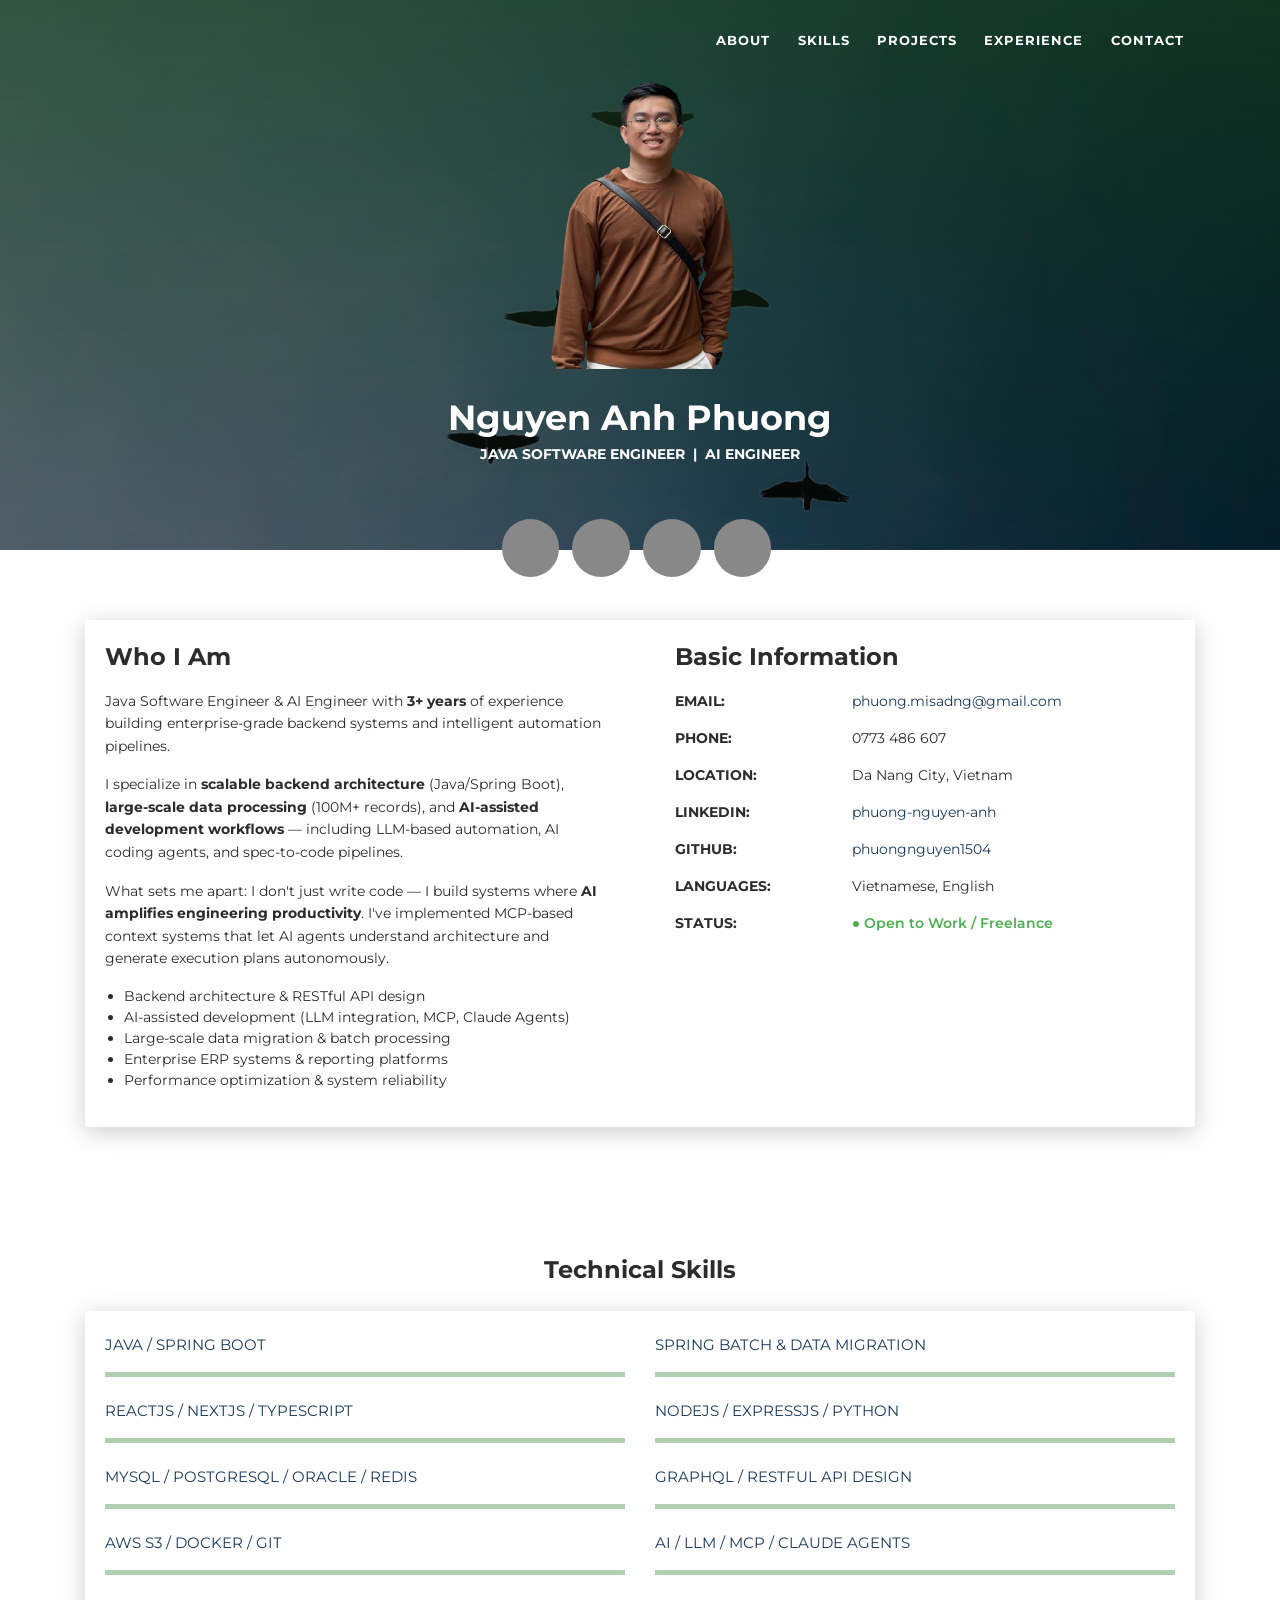
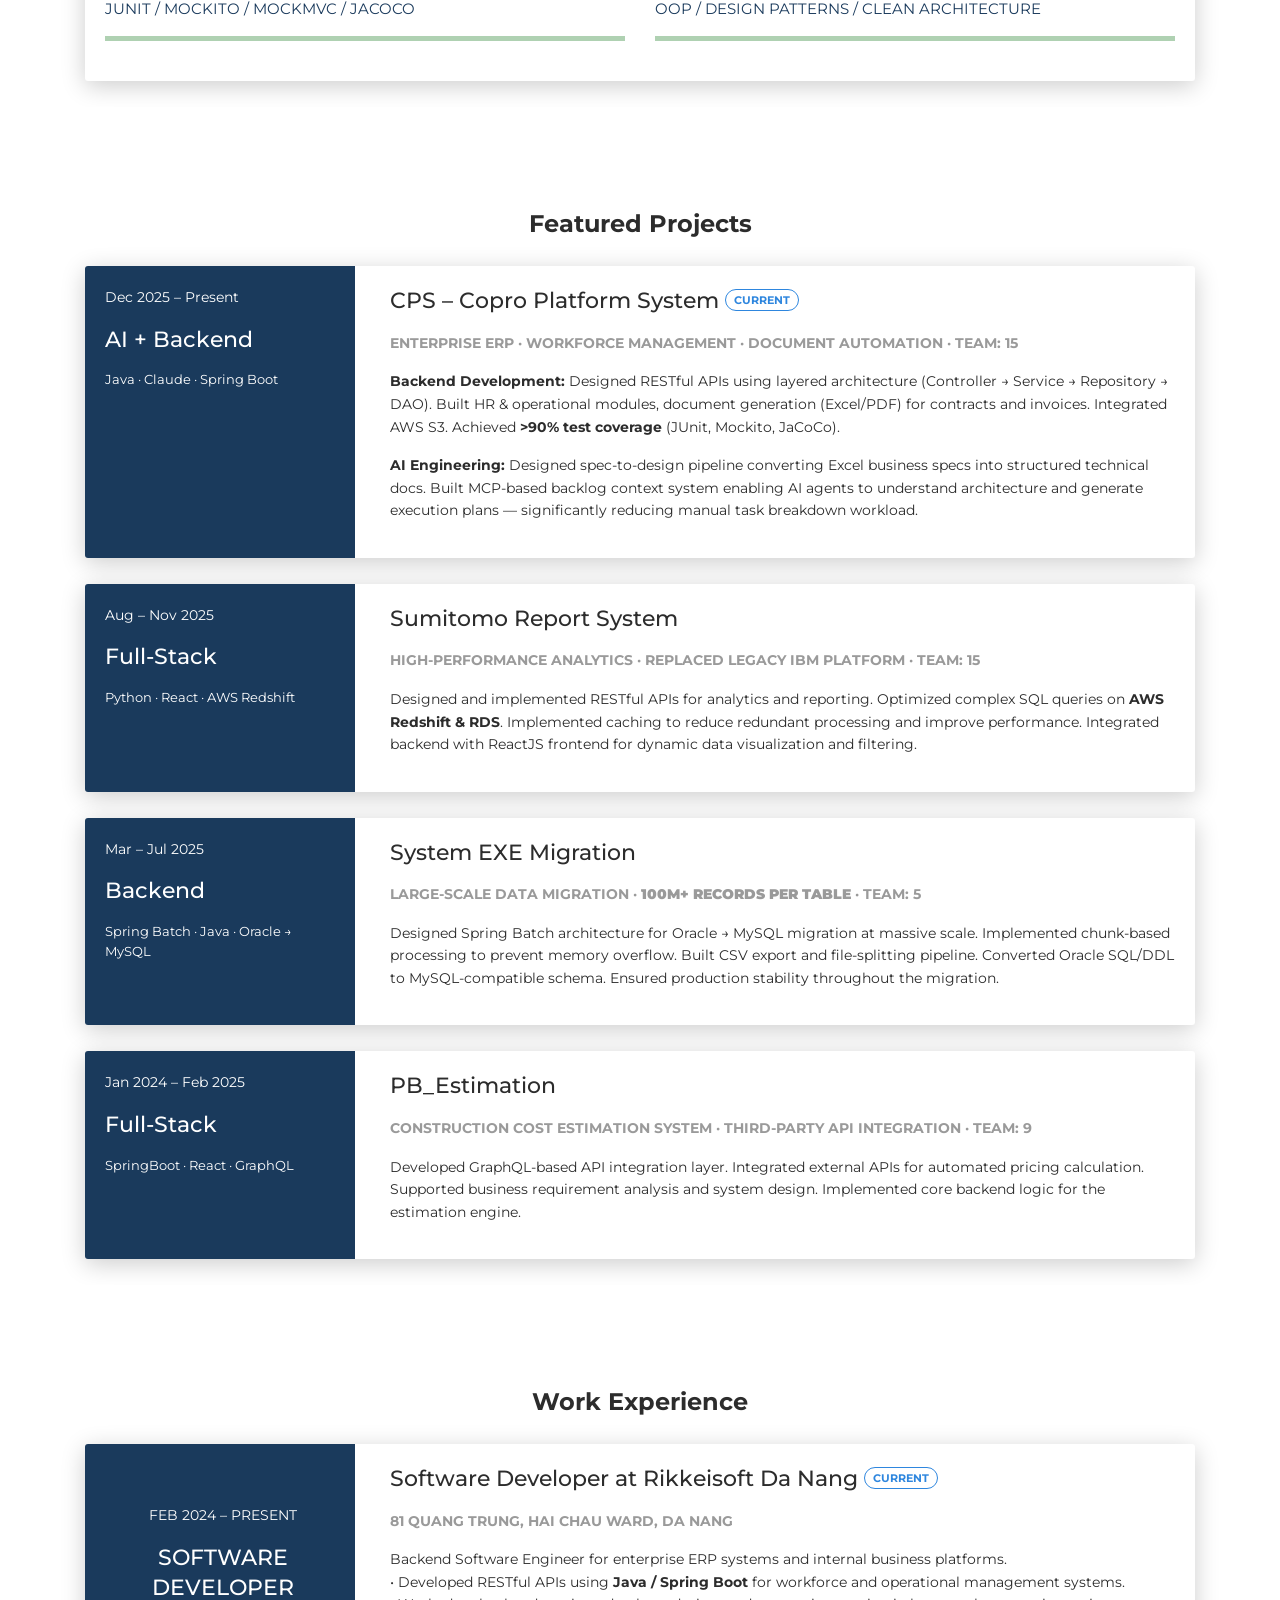
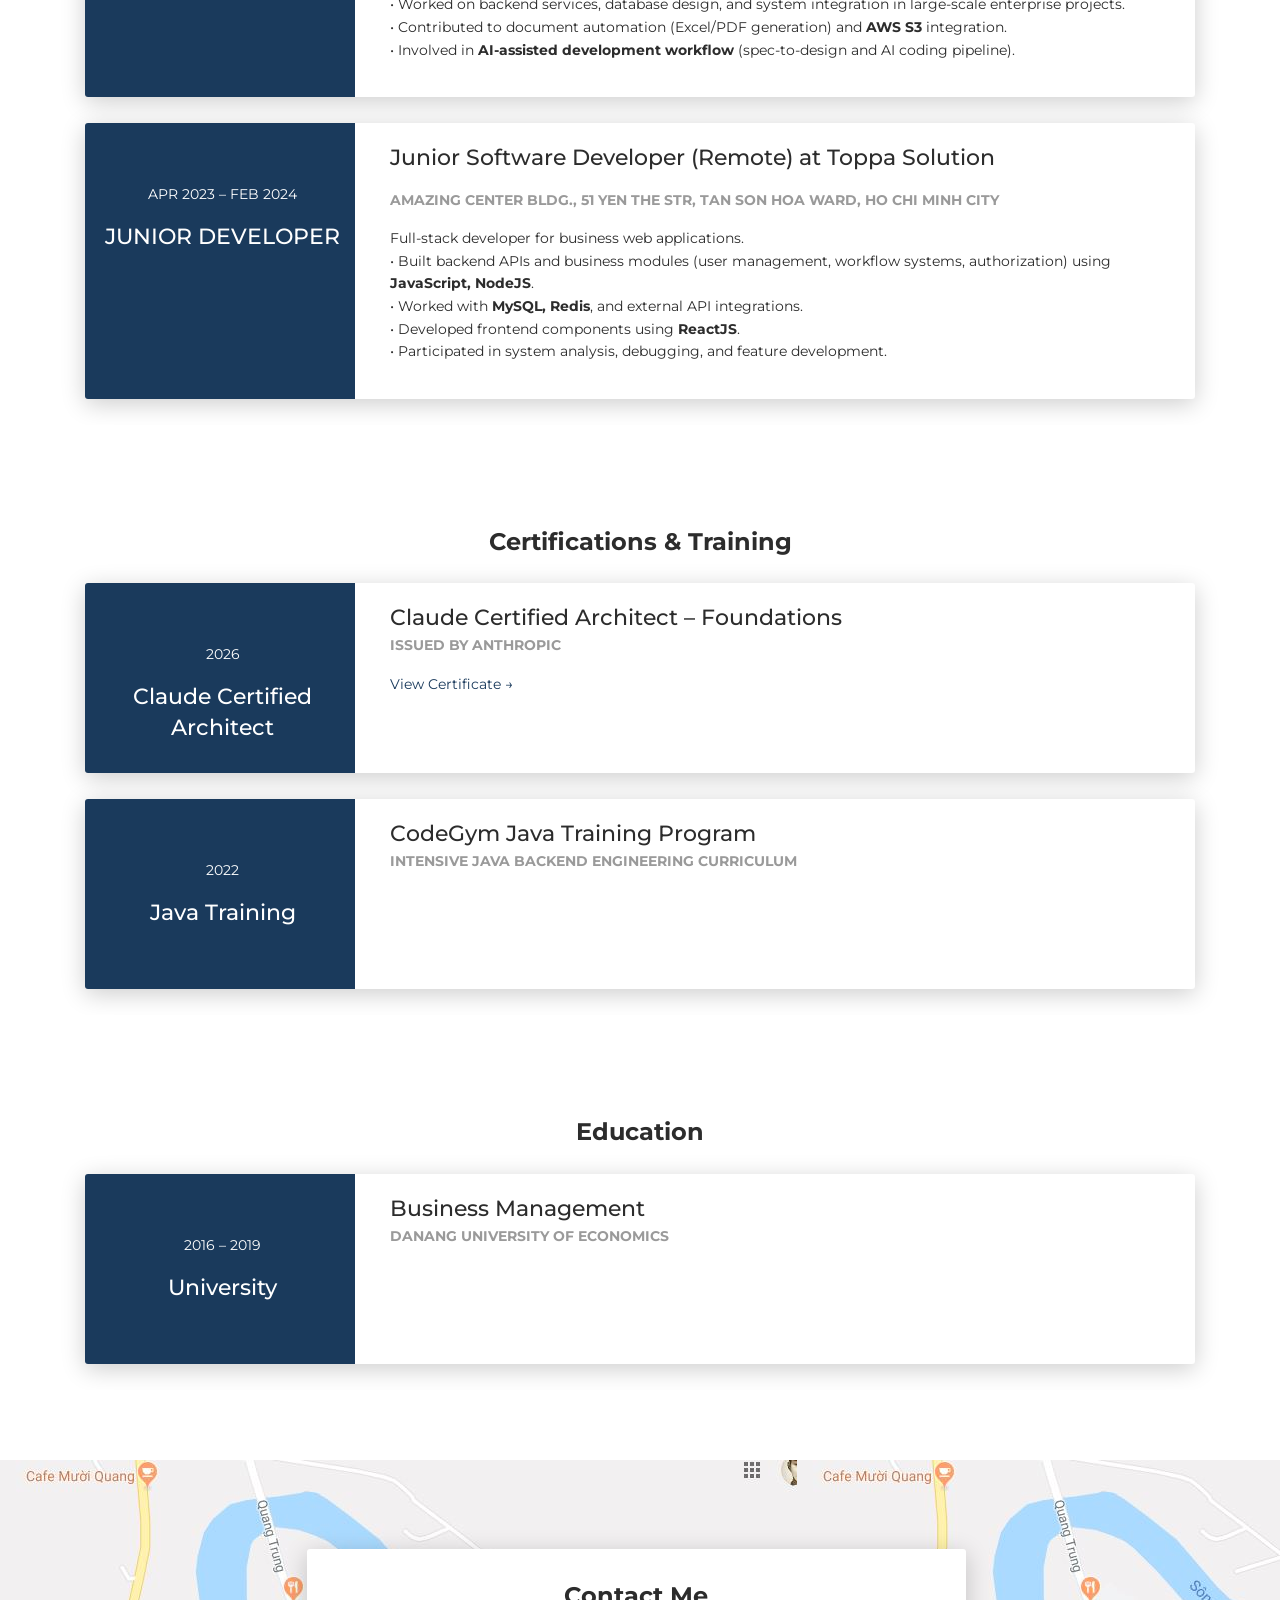
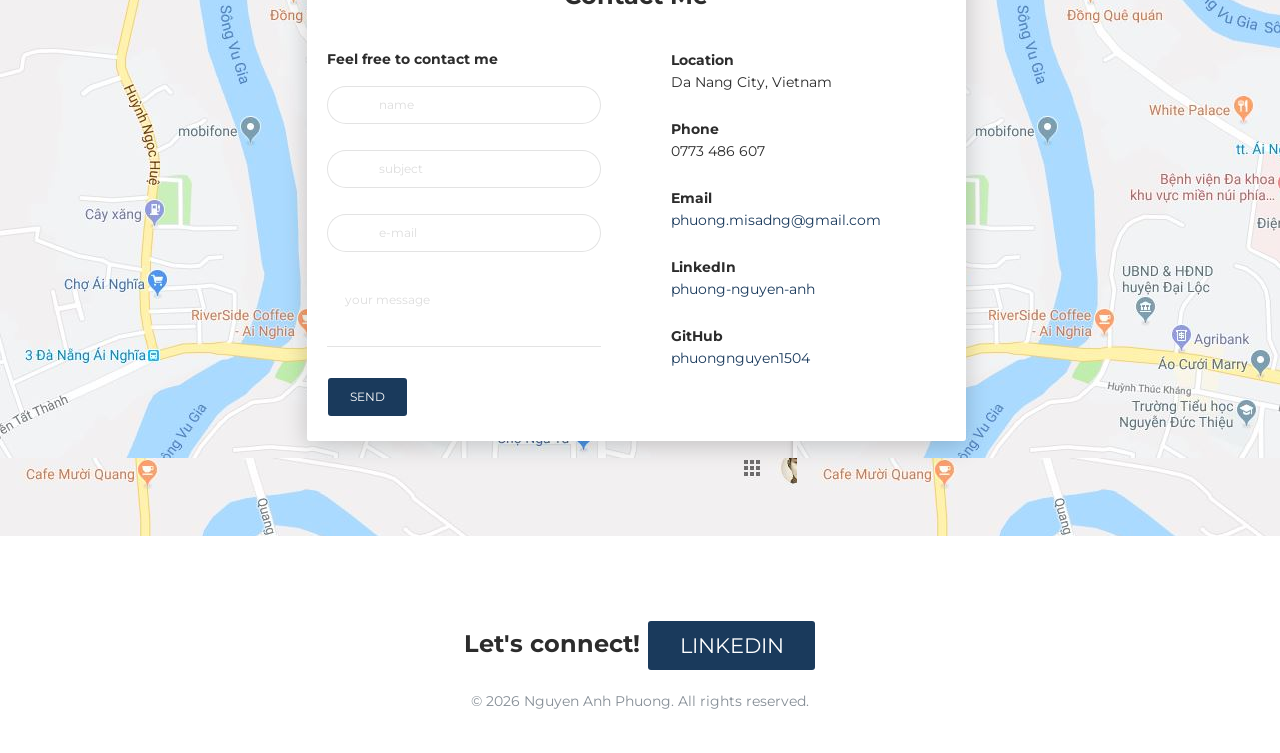
==== index.html @ 203c4d67 "first commit" ====
<!DOCTYPE html>
<html lang="en-US">

<head>
  <meta charset="UTF-8">
  <meta http-equiv="X-UA-Compatible" content="IE=edge">
  <meta name="viewport" content="width=device-width, initial-scale=1">
  <title>Nguyen Anh Phuong | Java & AI Engineer</title>
  <meta name="description"
    content="Java Software Engineer & AI Engineer with 3+ years of experience. Specialized in Spring Boot, scalable backend systems, LLM workflows, and AI-assisted development pipelines." />
  <link href="https://fonts.googleapis.com/css?family=Montserrat:400,700,200" rel="stylesheet">
  <link href="https://maxcdn.bootstrapcdn.com/font-awesome/latest/css/font-awesome.min.css" rel="stylesheet">
  <link href="css/aos.css" rel="stylesheet">
  <link href="css/bootstrap.min.css" rel="stylesheet">
  <link href="styles/main.css" rel="stylesheet">
  <LINK REL="SHORTCUT ICON" HREF="images/CV.jpg">
</head>

<body id="top">
  <header>
    <div class="profile-page sidebar-collapse">
      <nav class="navbar navbar-expand-lg fixed-top navbar-transparent bg-primary" color-on-scroll="400">
        <div class="container">
          <div class="navbar-translate"><a class="navbar-brand" href="#" rel="tooltip"></a>
            <button class="navbar-toggler navbar-toggler" type="button" data-toggle="collapse" data-target="#navigation"
              aria-controls="navigation" aria-expanded="false" aria-label="Toggle navigation"><span
                class="navbar-toggler-bar bar1"></span><span class="navbar-toggler-bar bar2"></span><span
                class="navbar-toggler-bar bar3"></span></button>
          </div>
          <div class="collapse navbar-collapse justify-content-end" id="navigation">
            <ul class="navbar-nav">
              <li class="nav-item"><a class="nav-link smooth-scroll" href="#about">About</a></li>
              <li class="nav-item"><a class="nav-link smooth-scroll" href="#skill">Skills</a></li>
              <li class="nav-item"><a class="nav-link smooth-scroll" href="#portfolio">Projects</a></li>
              <li class="nav-item"><a class="nav-link smooth-scroll" href="#experience">Experience</a></li>
              <li class="nav-item"><a class="nav-link smooth-scroll" href="#contact">Contact</a></li>
            </ul>
          </div>
        </div>
      </nav>
    </div>
  </header>
  <div class="page-content">
    <div>
      <div class="profile-page">
        <div class="wrapper">
          <div class="page-header page-header-small" filter-color="blue">
            <div class="page-header-image" data-parallax="true" style="background-image: url('images/BirdBaner.jpg');">
            </div>
            <div class="container">
              <div class="content-center">
                <div class="cc-profile-image"><a href="#"><img src="images/ProfileT1.png" alt="Image" /></a></div>
                <div class="h2 title">Nguyen Anh Phuong</div>
                <p class="category text-white">Java Software Engineer &nbsp;|&nbsp; AI Engineer</p>
                <!-- <a class="btn btn-primary smooth-scroll mr-2"
                  href="#contact" data-aos="zoom-in" data-aos-anchor="data-aos-anchor">CONTACT ME</a><a
                  class="btn btn-primary" href="https://www.linkedin.com/in/phuong-nguyen-514462214/"
                  data-aos="zoom-in" data-aos-anchor="data-aos-anchor" target="_blank" style="width: 167px">LINKEDIN
                  PROFILE</a> -->
              </div>
            </div>
            <div class="section">
              <div class="container">
                <div class="button-container">
                  <a class="btn btn-default btn-round btn-lg btn-icon"
                    href="https://www.linkedin.com/in/phuong-nguyen-anh-514462214" target="_blank" rel="tooltip"
                    title="LinkedIn Profile"><i class="fa fa-linkedin"></i></a>
                  <a class="btn btn-default btn-round btn-lg btn-icon"
                    href="https://github.com/phuongnguyen1504" target="_blank" rel="tooltip"
                    title="GitHub"><i class="fa fa-github"></i></a>
                  <a class="btn btn-default btn-round btn-lg btn-icon"
                    href="https://www.facebook.com/profile.php?id=100007765142802" target="_blank" rel="tooltip"
                    title="Facebook"><i class="fa fa-facebook"></i></a>
                  <a class="btn btn-default btn-round btn-lg btn-icon"
                    href="mailto:phuong.misadng@gmail.com" rel="tooltip"
                    title="Email Me"><i class="fa fa-envelope"></i></a>
                </div>
              </div>
            </div>
          </div>
        </div>
      </div>
      <div class="section" id="about">
        <div class="container">
          <div class="card" data-aos="fade-up" data-aos-offset="10">
            <div class="row">
              <div class="col-lg-6 col-md-12">
                <div class="card-body">
                  <div class="h4 mt-0 title">Who I Am</div>
                  <p>Java Software Engineer &amp; AI Engineer with <strong>3+ years</strong> of experience building enterprise-grade backend systems and intelligent automation pipelines.</p>
                  <p>I specialize in <strong>scalable backend architecture</strong> (Java/Spring Boot), <strong>large-scale data processing</strong> (100M+ records), and <strong>AI-assisted development workflows</strong> — including LLM-based automation, AI coding agents, and spec-to-code pipelines.</p>
                  <p>What sets me apart: I don't just write code — I build systems where <strong>AI amplifies engineering productivity</strong>. I've implemented MCP-based context systems that let AI agents understand architecture and generate execution plans autonomously.</p>
                  <ul style="padding-left:1.2rem; margin-top:0.5rem;">
                    <li>Backend architecture &amp; RESTful API design</li>
                    <li>AI-assisted development (LLM integration, MCP, Claude Agents)</li>
                    <li>Large-scale data migration &amp; batch processing</li>
                    <li>Enterprise ERP systems &amp; reporting platforms</li>
                    <li>Performance optimization &amp; system reliability</li>
                  </ul>
                </div>
              </div>
              <div class="col-lg-6 col-md-12">
                <div class="card-body">
                  <div class="h4 mt-0 title">Basic Information</div>
                  <div class="row mt-3">
                    <div class="col-sm-4"><strong class="text-uppercase">Email:</strong></div>
                    <div class="col-sm-8"><a href="mailto:phuong.misadng@gmail.com">phuong.misadng@gmail.com</a></div>
                  </div>
                  <div class="row mt-3">
                    <div class="col-sm-4"><strong class="text-uppercase">Phone:</strong></div>
                    <div class="col-sm-8">0773 486 607</div>
                  </div>
                  <div class="row mt-3">
                    <div class="col-sm-4"><strong class="text-uppercase">Location:</strong></div>
                    <div class="col-sm-8">Da Nang City, Vietnam</div>
                  </div>
                  <div class="row mt-3">
                    <div class="col-sm-4"><strong class="text-uppercase">LinkedIn:</strong></div>
                    <div class="col-sm-8"><a href="https://www.linkedin.com/in/phuong-nguyen-anh-514462214" target="_blank">phuong-nguyen-anh</a></div>
                  </div>
                  <div class="row mt-3">
                    <div class="col-sm-4"><strong class="text-uppercase">GitHub:</strong></div>
                    <div class="col-sm-8"><a href="https://github.com/phuongnguyen1504" target="_blank">phuongnguyen1504</a></div>
                  </div>
                  <div class="row mt-3">
                    <div class="col-sm-4"><strong class="text-uppercase">Languages:</strong></div>
                    <div class="col-sm-8">Vietnamese, English</div>
                  </div>
                  <div class="row mt-3">
                    <div class="col-sm-4"><strong class="text-uppercase">Status:</strong></div>
                    <div class="col-sm-8"><span style="color:#4caf50; font-weight:600;">&#x25CF; Open to Work / Freelance</span></div>
                  </div>
                </div>
              </div>
            </div>
          </div>
        </div>
      </div>
      <div class="section" id="skill">
        <div class="container">
          <div class="h4 text-center mb-4 title">Technical Skills</div>
          <div class="card" data-aos="fade-up" data-aos-anchor-placement="top-bottom">
            <div class="card-body">
              <div class="row">
                <div class="col-md-6">
                  <div class="progress-container progress-primary"><span class="progress-badge">Java / Spring Boot</span>
                    <div class="progress">
                      <div class="progress-bar progress-bar-primary" data-aos="progress-full" data-aos-offset="10"
                        data-aos-duration="2000" role="progressbar" style="width: 90%;"></div>
                    </div>
                  </div>
                </div>
                <div class="col-md-6">
                  <div class="progress-container progress-primary"><span class="progress-badge">Spring Batch &amp; Data Migration</span>
                    <div class="progress">
                      <div class="progress-bar progress-bar-primary" data-aos="progress-full" data-aos-offset="10"
                        data-aos-duration="2000" role="progressbar" style="width: 85%;"></div>
                    </div>
                  </div>
                </div>
              </div>
              <div class="row">
                <div class="col-md-6">
                  <div class="progress-container progress-primary"><span class="progress-badge">ReactJS / NextJS / TypeScript</span>
                    <div class="progress">
                      <div class="progress-bar progress-bar-primary" data-aos="progress-full" data-aos-offset="10"
                        data-aos-duration="2000" role="progressbar" style="width: 75%;"></div>
                    </div>
                  </div>
                </div>
                <div class="col-md-6">
                  <div class="progress-container progress-primary"><span class="progress-badge">NodeJS / ExpressJS / Python</span>
                    <div class="progress">
                      <div class="progress-bar progress-bar-primary" data-aos="progress-full" data-aos-offset="10"
                        data-aos-duration="2000" role="progressbar" style="width: 78%;"></div>
                    </div>
                  </div>
                </div>
              </div>
              <div class="row">
                <div class="col-md-6">
                  <div class="progress-container progress-primary"><span class="progress-badge">MySQL / PostgreSQL / Oracle / Redis</span>
                    <div class="progress">
                      <div class="progress-bar progress-bar-primary" data-aos="progress-full" data-aos-offset="10"
                        data-aos-duration="2000" role="progressbar" style="width: 88%;"></div>
                    </div>
                  </div>
                </div>
                <div class="col-md-6">
                  <div class="progress-container progress-primary"><span class="progress-badge">GraphQL / RESTful API Design</span>
                    <div class="progress">
                      <div class="progress-bar progress-bar-primary" data-aos="progress-full" data-aos-offset="10"
                        data-aos-duration="2000" role="progressbar" style="width: 88%;"></div>
                    </div>
                  </div>
                </div>
              </div>
              <div class="row">
                <div class="col-md-6">
                  <div class="progress-container progress-primary"><span class="progress-badge">AWS S3 / Docker / Git</span>
                    <div class="progress">
                      <div class="progress-bar progress-bar-primary" data-aos="progress-full" data-aos-offset="10"
                        data-aos-duration="2000" role="progressbar" style="width: 80%;"></div>
                    </div>
                  </div>
                </div>
                <div class="col-md-6">
                  <div class="progress-container progress-primary"><span class="progress-badge">AI / LLM / MCP / Claude Agents</span>
                    <div class="progress">
                      <div class="progress-bar progress-bar-primary" data-aos="progress-full" data-aos-offset="10"
                        data-aos-duration="2000" role="progressbar" style="width: 85%;"></div>
                    </div>
                  </div>
                </div>
              </div>
              <div class="row">
                <div class="col-md-6">
                  <div class="progress-container progress-primary"><span class="progress-badge">JUnit / Mockito / MockMvc / JaCoCo</span>
                    <div class="progress">
                      <div class="progress-bar progress-bar-primary" data-aos="progress-full" data-aos-offset="10"
                        data-aos-duration="2000" role="progressbar" style="width: 82%;"></div>
                    </div>
                  </div>
                </div>
                <div class="col-md-6">
                  <div class="progress-container progress-primary"><span class="progress-badge">OOP / Design Patterns / Clean Architecture</span>
                    <div class="progress">
                      <div class="progress-bar progress-bar-primary" data-aos="progress-full" data-aos-offset="10"
                        data-aos-duration="2000" role="progressbar" style="width: 90%;"></div>
                    </div>
                  </div>
                </div>
              </div>
            </div>
          </div>
        </div>
      </div>
      <div class="section" id="portfolio">
        <div class="container">
          <div class="h4 text-center mb-4 title">Featured Projects</div>

          <div class="card" data-aos="fade-up" data-aos-offset="10" style="margin-bottom:20px;">
            <div class="row">
              <div class="col-md-3 bg-primary" data-aos="fade-right" data-aos-offset="50" data-aos-duration="500">
                <div class="card-body cc-experience-header">
                  <p>Dec 2025 – Present</p>
                  <div class="h5">AI + Backend</div>
                  <p style="font-size:0.8rem; margin-top:8px;">Java · Claude · Spring Boot</p>
                </div>
              </div>
              <div class="col-md-9" data-aos="fade-left" data-aos-offset="50" data-aos-duration="500">
                <div class="card-body">
                  <div class="h5">CPS – Copro Platform System <span class="badge badge-success" style="font-size:0.7rem; vertical-align:middle;">Current</span></div>
                  <p class="category">Enterprise ERP · Workforce Management · Document Automation · Team: 15</p>
                  <p><strong>Backend Development:</strong> Designed RESTful APIs using layered architecture (Controller → Service → Repository → DAO). Built HR &amp; operational modules, document generation (Excel/PDF) for contracts and invoices. Integrated AWS S3. Achieved <strong>&gt;90% test coverage</strong> (JUnit, Mockito, JaCoCo).</p>
                  <p><strong>AI Engineering:</strong> Designed spec-to-design pipeline converting Excel business specs into structured technical docs. Built MCP-based backlog context system enabling AI agents to understand architecture and generate execution plans — significantly reducing manual task breakdown workload.</p>
                </div>
              </div>
            </div>
          </div>

          <div class="card" data-aos="fade-up" data-aos-offset="10" style="margin-bottom:20px;">
            <div class="row">
              <div class="col-md-3 bg-primary" data-aos="fade-right" data-aos-offset="50" data-aos-duration="500">
                <div class="card-body cc-experience-header">
                  <p>Aug – Nov 2025</p>
                  <div class="h5">Full-Stack</div>
                  <p style="font-size:0.8rem; margin-top:8px;">Python · React · AWS Redshift</p>
                </div>
              </div>
              <div class="col-md-9" data-aos="fade-left" data-aos-offset="50" data-aos-duration="500">
                <div class="card-body">
                  <div class="h5">Sumitomo Report System</div>
                  <p class="category">High-Performance Analytics · Replaced Legacy IBM Platform · Team: 15</p>
                  <p>Designed and implemented RESTful APIs for analytics and reporting. Optimized complex SQL queries on <strong>AWS Redshift &amp; RDS</strong>. Implemented caching to reduce redundant processing and improve performance. Integrated backend with ReactJS frontend for dynamic data visualization and filtering.</p>
                </div>
              </div>
            </div>
          </div>

          <div class="card" data-aos="fade-up" data-aos-offset="10" style="margin-bottom:20px;">
            <div class="row">
              <div class="col-md-3 bg-primary" data-aos="fade-right" data-aos-offset="50" data-aos-duration="500">
                <div class="card-body cc-experience-header">
                  <p>Mar – Jul 2025</p>
                  <div class="h5">Backend</div>
                  <p style="font-size:0.8rem; margin-top:8px;">Spring Batch · Java · Oracle → MySQL</p>
                </div>
              </div>
              <div class="col-md-9" data-aos="fade-left" data-aos-offset="50" data-aos-duration="500">
                <div class="card-body">
                  <div class="h5">System EXE Migration</div>
                  <p class="category">Large-Scale Data Migration · <strong>100M+ records per table</strong> · Team: 5</p>
                  <p>Designed Spring Batch architecture for Oracle → MySQL migration at massive scale. Implemented chunk-based processing to prevent memory overflow. Built CSV export and file-splitting pipeline. Converted Oracle SQL/DDL to MySQL-compatible schema. Ensured production stability throughout the migration.</p>
                </div>
              </div>
            </div>
          </div>

          <div class="card" data-aos="fade-up" data-aos-offset="10">
            <div class="row">
              <div class="col-md-3 bg-primary" data-aos="fade-right" data-aos-offset="50" data-aos-duration="500">
                <div class="card-body cc-experience-header">
                  <p>Jan 2024 – Feb 2025</p>
                  <div class="h5">Full-Stack</div>
                  <p style="font-size:0.8rem; margin-top:8px;">SpringBoot · React · GraphQL</p>
                </div>
              </div>
              <div class="col-md-9" data-aos="fade-left" data-aos-offset="50" data-aos-duration="500">
                <div class="card-body">
                  <div class="h5">PB_Estimation</div>
                  <p class="category">Construction Cost Estimation System · Third-Party API Integration · Team: 9</p>
                  <p>Developed GraphQL-based API integration layer. Integrated external APIs for automated pricing calculation. Supported business requirement analysis and system design. Implemented core backend logic for the estimation engine.</p>
                </div>
              </div>
            </div>
          </div>

        </div>
      </div>
      <div class="section" id="experience">
        <div class="container cc-experience">
          <div class="h4 text-center mb-4 title">Work Experience</div>
          <div class="card">
            <div class="row">
              <div class="col-md-3 bg-primary" data-aos="fade-right" data-aos-offset="50" data-aos-duration="500">
                <div class="card-body cc-experience-header">
                  <p>Feb 2024 – Present</p>
                  <div class="h5">Software Developer</div>
                </div>
              </div>
              <div class="col-md-9" data-aos="fade-left" data-aos-offset="50" data-aos-duration="500">
                <div class="card-body">
                  <div class="h5">Software Developer at Rikkeisoft Da Nang <span class="badge badge-success" style="font-size:0.7rem; vertical-align:middle;">Current</span></div>
                  <p class="category">81 Quang Trung, Hai Chau Ward, Da Nang</p>
                  <p>
                    Backend Software Engineer for enterprise ERP systems and internal business platforms.<br>
                    • Developed RESTful APIs using <strong>Java / Spring Boot</strong> for workforce and operational management systems.<br>
                    • Worked on backend services, database design, and system integration in large-scale enterprise projects.<br>
                    • Contributed to document automation (Excel/PDF generation) and <strong>AWS S3</strong> integration.<br>
                    • Involved in <strong>AI-assisted development workflow</strong> (spec-to-design and AI coding pipeline).
                  </p>
                </div>
              </div>
            </div>
          </div>
          <div class="card">
            <div class="row">
              <div class="col-md-3 bg-primary" data-aos="fade-right" data-aos-offset="50" data-aos-duration="500">
                <div class="card-body cc-experience-header">
                  <p>Apr 2023 – Feb 2024</p>
                  <div class="h5">Junior Developer</div>
                </div>
              </div>
              <div class="col-md-9" data-aos="fade-left" data-aos-offset="50" data-aos-duration="500">
                <div class="card-body">
                  <div class="h5">Junior Software Developer (Remote) at Toppa Solution</div>
                  <p class="category">Amazing Center Bldg., 51 Yen The Str, Tan Son Hoa Ward, Ho Chi Minh City</p>
                  <p>
                    Full-stack developer for business web applications.<br>
                    • Built backend APIs and business modules (user management, workflow systems, authorization) using <strong>JavaScript, NodeJS</strong>.<br>
                    • Worked with <strong>MySQL, Redis</strong>, and external API integrations.<br>
                    • Developed frontend components using <strong>ReactJS</strong>.<br>
                    • Participated in system analysis, debugging, and feature development.
                  </p>
                </div>
              </div>
            </div>
          </div>
        </div>
      </div>
      <div class="section">
        <div class="container cc-education">
          <div class="h4 text-center mb-4 title">Certifications &amp; Training</div>
          <div class="card">
            <div class="row">
              <div class="col-md-3 bg-primary" data-aos="fade-right" data-aos-offset="50" data-aos-duration="500">
                <div class="card-body cc-education-header">
                  <p>2026</p>
                  <div class="h5">Claude Certified Architect</div>
                </div>
              </div>
              <div class="col-md-9" data-aos="fade-left" data-aos-offset="50" data-aos-duration="500">
                <div class="card-body">
                  <div class="h5">Claude Certified Architect – Foundations</div>
                  <p class="category">Issued by Anthropic</p>
                  <p><a href="https://verify.skilljar.com/c/qa4cjjtgj66m" target="_blank">View Certificate &rarr;</a></p>
                </div>
              </div>
            </div>
          </div>
          <div class="card">
            <div class="row">
              <div class="col-md-3 bg-primary" data-aos="fade-right" data-aos-offset="50" data-aos-duration="500">
                <div class="card-body cc-education-header">
                  <p>2022</p>
                  <div class="h5">Java Training</div>
                </div>
              </div>
              <div class="col-md-9" data-aos="fade-left" data-aos-offset="50" data-aos-duration="500">
                <div class="card-body">
                  <div class="h5">CodeGym Java Training Program</div>
                  <p class="category">Intensive Java backend engineering curriculum</p>
                </div>
              </div>
            </div>
          </div>
        </div>
      </div>
      <div class="section">
        <div class="container cc-education">
          <div class="h4 text-center mb-4 title">Education</div>
          <div class="card">
            <div class="row">
              <div class="col-md-3 bg-primary" data-aos="fade-right" data-aos-offset="50" data-aos-duration="500">
                <div class="card-body cc-education-header">
                  <p>2016 – 2019</p>
                  <div class="h5">University</div>
                </div>
              </div>
              <div class="col-md-9" data-aos="fade-left" data-aos-offset="50" data-aos-duration="500">
                <div class="card-body">
                  <div class="h5">Business Management</div>
                  <p class="category">Danang University of Economics</p>
                </div>
              </div>
            </div>
          </div>
        </div>
      </div>
      <div class="section" id="contact">
        <div class="cc-contact-information" style="background-image: url('images/staticmap.png');">
          <div class="container">
            <div class="cc-contact">
              <div class="row">
                <div class="col-md-9">
                  <div class="card mb-0" data-aos="zoom-in">
                    <div class="h4 text-center title">Contact Me</div>
                    <div class="row">
                      <div class="col-md-6">
                        <div class="card-body">
                          <form action="https://formspree.io/phuong.misadng@gmail.com" method="POST">
                            <div class="p pb-3"><strong>Feel free to contact me </strong></div>
                            <div class="row mb-3">
                              <div class="col">
                                <div class="input-group"><span class="input-group-addon"><i
                                      class="fa fa-user-circle"></i></span>
                                  <input class="form-control" type="text" name="name" placeholder="name"
                                    required="required" />
                                </div>
                              </div>
                            </div>
                            <div class="row mb-3">
                              <div class="col">
                                <div class="input-group"><span class="input-group-addon"><i
                                      class="fa fa-file-text"></i></span>
                                  <input class="form-control" type="text" name="Subject" placeholder="subject"
                                    required="required" />
                                </div>
                              </div>
                            </div>
                            <div class="row mb-3">
                              <div class="col">
                                <div class="input-group"><span class="input-group-addon"><i
                                      class="fa fa-envelope"></i></span>
                                  <input class="form-control" type="email" name="_replyto" placeholder="e-mail"
                                    required="required" />
                                </div>
                              </div>
                            </div>
                            <div class="row mb-3">
                              <div class="col">
                                <div class="form-group">
                                  <textarea class="form-control" name="message" placeholder="your message"
                                    required="required"></textarea>
                                </div>
                              </div>
                            </div>
                            <div class="row">
                              <div class="col">
                                <button class="btn btn-primary" type="submit">SEND</button>
                              </div>
                            </div>
                          </form>
                        </div>
                      </div>
                      <div class="col-md-6">
                        <div class="card-body">
                          <p class="mb-0"><strong>Location</strong></p>
                          <p class="pb-2">Da Nang City, Vietnam</p>
                          <p class="mb-0"><strong>Phone</strong></p>
                          <p class="pb-2">0773 486 607</p>
                          <p class="mb-0"><strong>Email</strong></p>
                          <p class="pb-2"><a href="mailto:phuong.misadng@gmail.com">phuong.misadng@gmail.com</a></p>
                          <p class="mb-0"><strong>LinkedIn</strong></p>
                          <p class="pb-2"><a href="https://www.linkedin.com/in/phuong-nguyen-anh-514462214" target="_blank">phuong-nguyen-anh</a></p>
                          <p class="mb-0"><strong>GitHub</strong></p>
                          <p><a href="https://github.com/phuongnguyen1504" target="_blank">phuongnguyen1504</a></p>
                        </div>
                      </div>
                    </div>
                  </div>
                </div>
              </div>
            </div>
          </div>
        </div>
      </div>
    </div>
  </div>
  <footer class="footer">
    <div class="container text-center">
      <a class="cc-facebook btn btn-link" href="https://www.linkedin.com/in/phuong-nguyen-anh-514462214" target="_blank"><i class="fa fa-linkedin fa-2x" aria-hidden="true"></i></a>
      <a class="cc-twitter btn btn-link" href="https://github.com/phuongnguyen1504" target="_blank"><i class="fa fa-github fa-2x" aria-hidden="true"></i></a>
      <a class="cc-facebook btn btn-link" href="https://www.facebook.com/profile.php?id=100007765142802" target="_blank"><i class="fa fa-facebook fa-2x" aria-hidden="true"></i></a>
    </div>
    <div class="h4 title text-center">Let's connect! <a class="btn btn-primary"
        href="https://www.linkedin.com/in/phuong-nguyen-anh-514462214" data-aos="zoom-in" data-aos-anchor="data-aos-anchor"
        target="_blank" style="width: 167px">LINKEDIN</a></div>
    <div class="text-center text-muted">
      <p>&copy; 2026 Nguyen Anh Phuong. All rights reserved.</p>
      <!-- <div id="my-div">
          <a id="cd-top" class="nav-link smooth-scroll" href="#top"></a>
        </div> -->
    </div>
  </footer>
  <script src="js/core/jquery.3.2.1.min.js"></script>
  <script src="js/core/popper.min.js"></script>
  <script src="js/core/bootstrap.min.js"></script>
  <script src="js/now-ui-kit.js?v=1.1.0"></script>
  <script src="js/aos.js"></script>
  <script src="scripts/main.js"></script>
</body>

</html>

<script
  type="text/javascript">var scrolltotop = { setting: { startline: 100, scrollto: 0, scrollduration: 1e3, fadeduration: [500, 100] }, controlHTML: '<img src="https://i1155.photobucket.com/albums/p559/scrolltotop/arrow13.png" />', controlattrs: { offsetx: 5, offsety: 5 }, anchorkeyword: "#top", state: { isvisible: !1, shouldvisible: !1 }, scrollup: function () { this.cssfixedsupport || this.$control.css({ opacity: 0 }); var t = isNaN(this.setting.scrollto) ? this.setting.scrollto : parseInt(this.setting.scrollto); t = "string" == typeof t && 1 == jQuery("#" + t).length ? jQuery("#" + t).offset().top : 0, this.$body.animate({ scrollTop: t }, this.setting.scrollduration) }, keepfixed: function () { var t = jQuery(window), o = t.scrollLeft() + t.width() - this.$control.width() - this.controlattrs.offsetx, s = t.scrollTop() + t.height() - this.$control.height() - this.controlattrs.offsety; this.$control.css({ left: o + "px", top: s + "px" }) }, togglecontrol: function () { var t = jQuery(window).scrollTop(); this.cssfixedsupport || this.keepfixed(), this.state.shouldvisible = t >= this.setting.startline ? !0 : !1, this.state.shouldvisible && !this.state.isvisible ? (this.$control.stop().animate({ opacity: 1 }, this.setting.fadeduration[0]), this.state.isvisible = !0) : 0 == this.state.shouldvisible && this.state.isvisible && (this.$control.stop().animate({ opacity: 0 }, this.setting.fadeduration[1]), this.state.isvisible = !1) }, init: function () { jQuery(document).ready(function (t) { var o = scrolltotop, s = document.all; o.cssfixedsupport = !s || s && "CSS1Compat" == document.compatMode && window.XMLHttpRequest, o.$body = t(window.opera ? "CSS1Compat" == document.compatMode ? "html" : "body" : "html,body"), o.$control = t('<div id="topcontrol">' + o.controlHTML + "</div>").css({ position: o.cssfixedsupport ? "fixed" : "absolute", bottom: o.controlattrs.offsety, right: o.controlattrs.offsetx, opacity: 0, cursor: "pointer" }).attr({ title: "Scroll to Top" }).click(function () { return o.scrollup(), !1 }).appendTo("body"), document.all && !window.XMLHttpRequest && "" != o.$control.text() && o.$control.css({ width: o.$control.width() }), o.togglecontrol(), t('a[href="' + o.anchorkeyword + '"]').click(function () { return o.scrollup(), !1 }), t(window).bind("scroll resize", function (t) { o.togglecontrol() }) }) } }; scrolltotop.init();</script>
<noscript>Not seeing a <a href="https://www.scrolltotop.com/">Scroll to Top Button</a>? Go to our FAQ page for more
  info.</noscript>
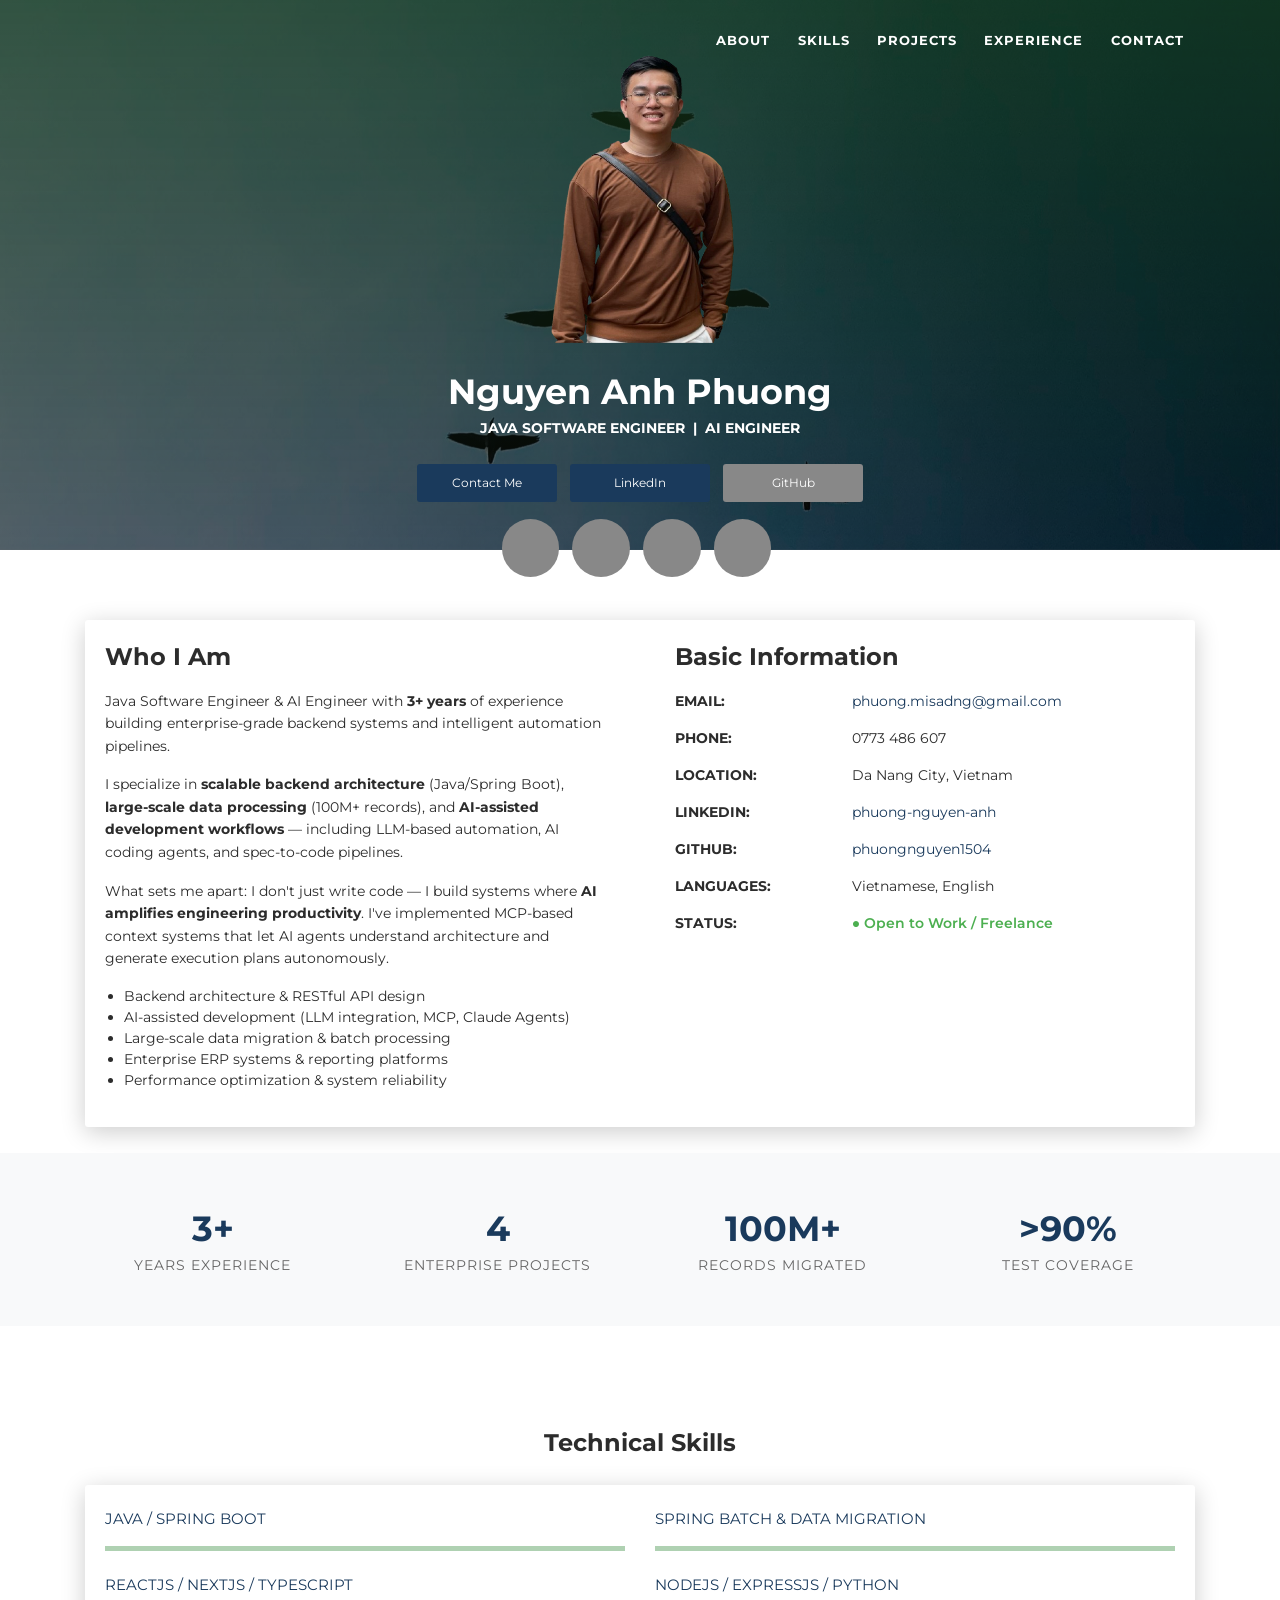
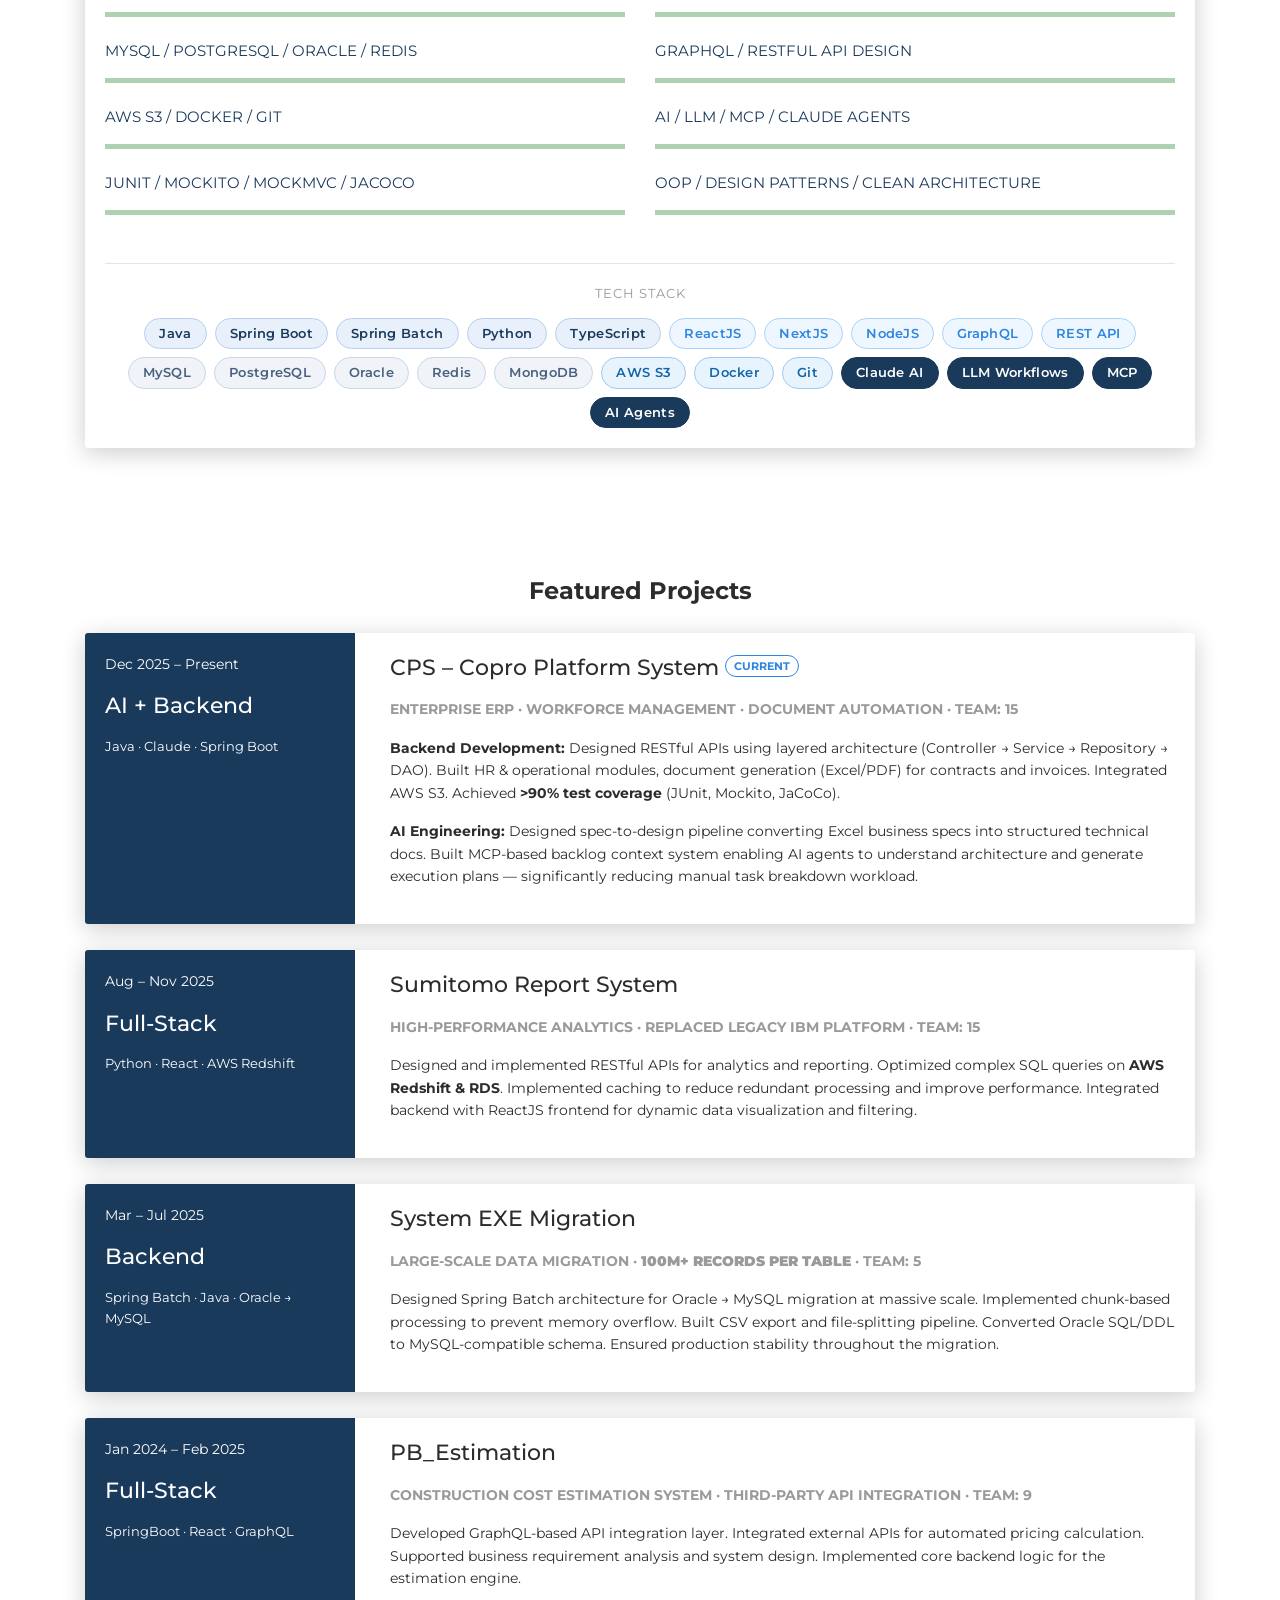
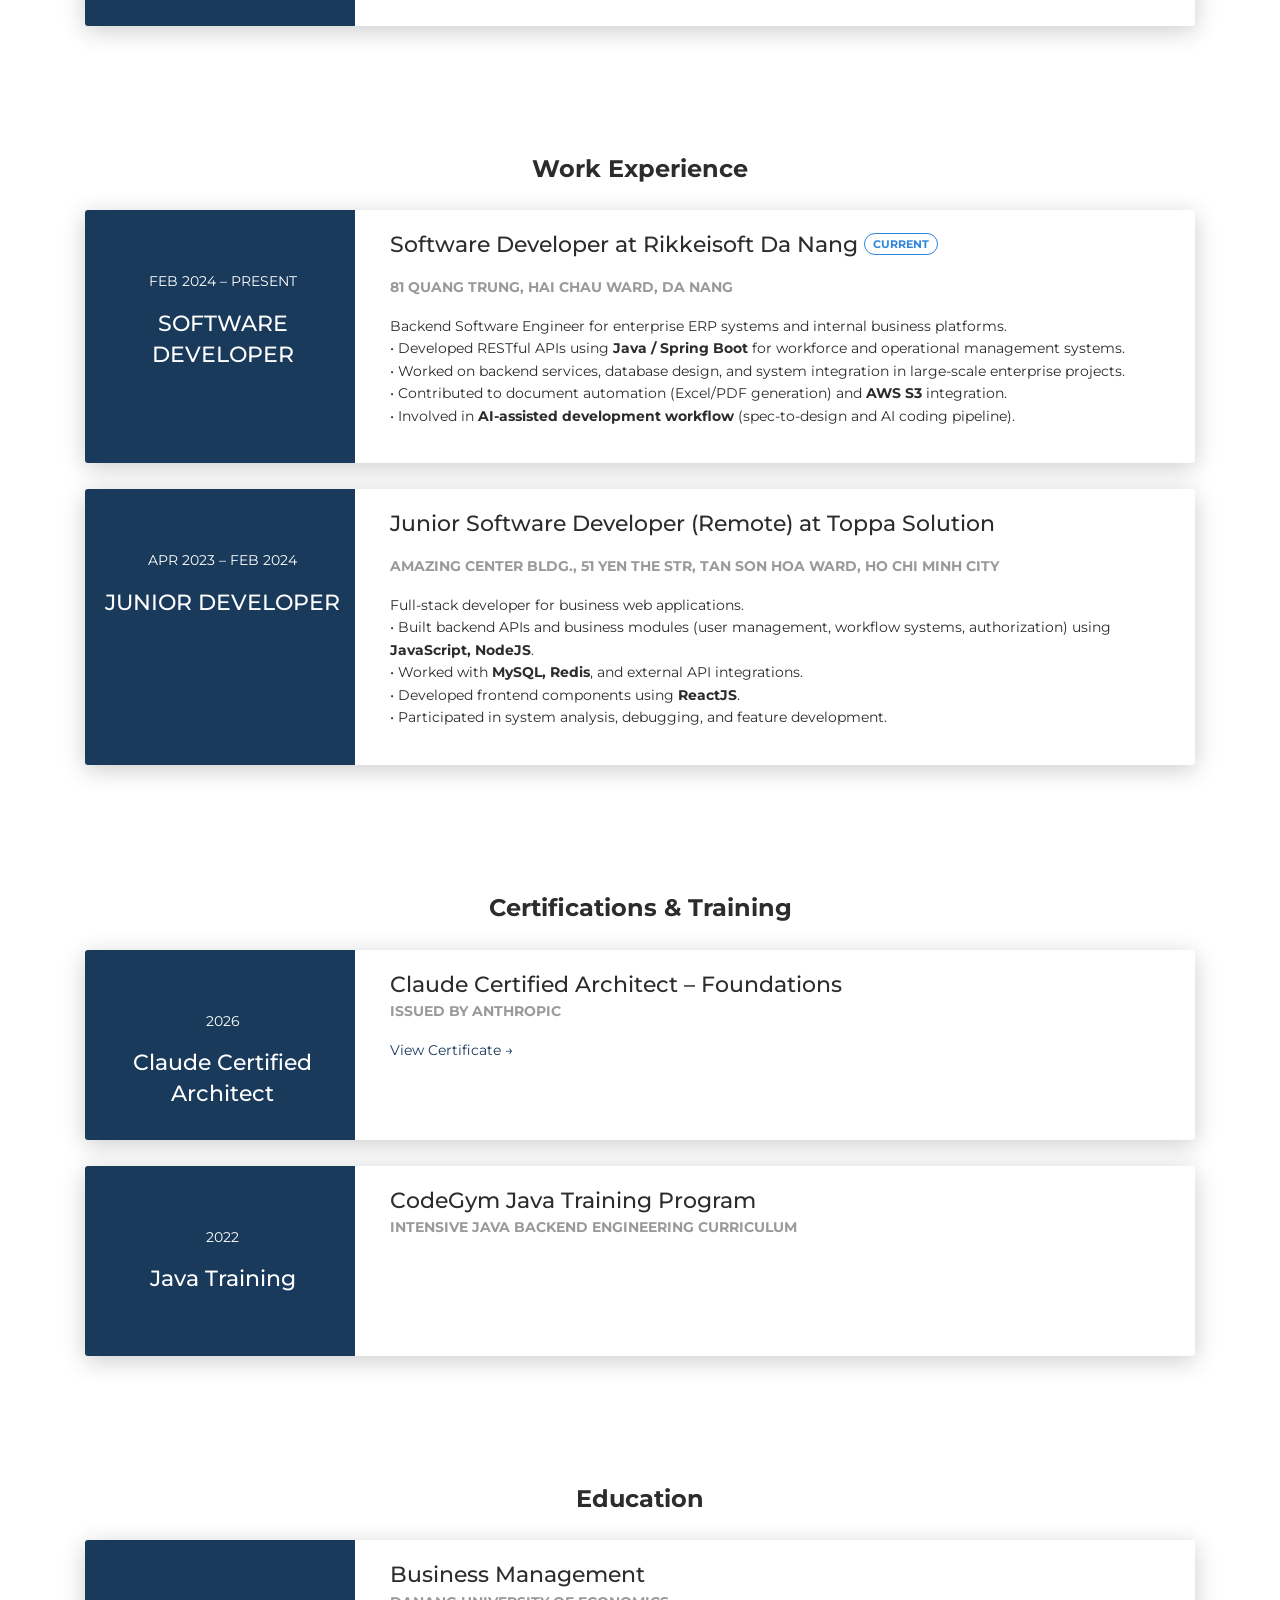
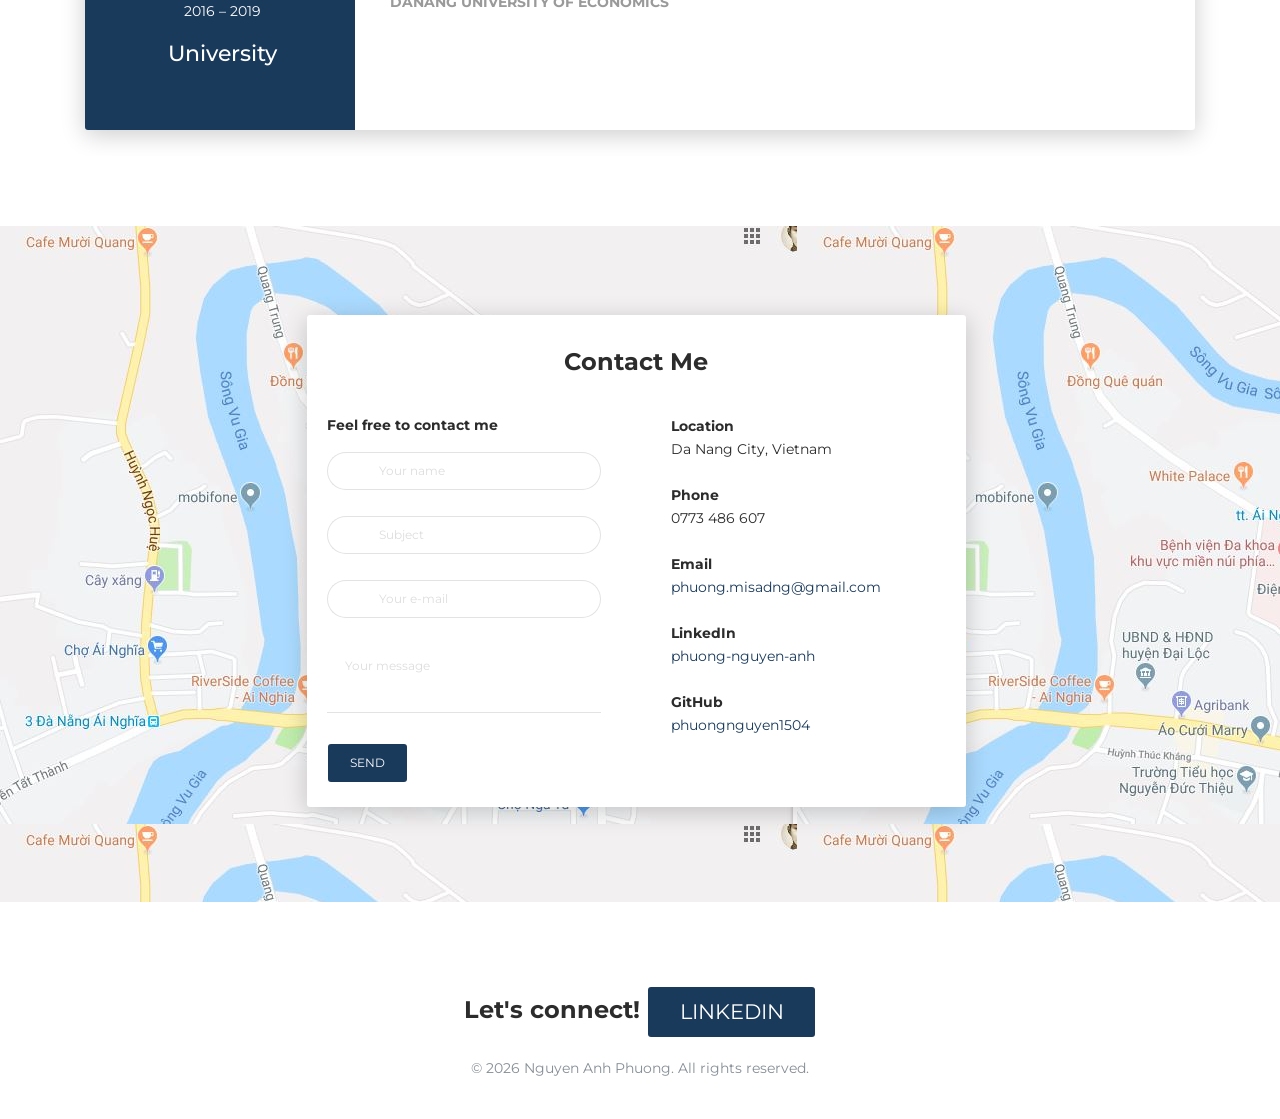
==== commit f040820f: "readme" ====
--- a/index.html
+++ b/index.html
@@ -52,11 +52,20 @@
                 <div class="cc-profile-image"><a href="#"><img src="images/ProfileT1.png" alt="Image" /></a></div>
                 <div class="h2 title">Nguyen Anh Phuong</div>
                 <p class="category text-white">Java Software Engineer &nbsp;|&nbsp; AI Engineer</p>
-                <!-- <a class="btn btn-primary smooth-scroll mr-2"
-                  href="#contact" data-aos="zoom-in" data-aos-anchor="data-aos-anchor">CONTACT ME</a><a
-                  class="btn btn-primary" href="https://www.linkedin.com/in/phuong-nguyen-514462214/"
-                  data-aos="zoom-in" data-aos-anchor="data-aos-anchor" target="_blank" style="width: 167px">LINKEDIN
-                  PROFILE</a> -->
+                <div style="margin-top: 20px;">
+                  <a class="btn btn-primary smooth-scroll mr-2" href="#contact"
+                    data-aos="zoom-in" data-aos-anchor="data-aos-anchor">
+                    <i class="fa fa-envelope"></i> Contact Me
+                  </a>
+                  <a class="btn btn-primary mr-2" href="https://www.linkedin.com/in/phuong-nguyen-anh-514462214"
+                    data-aos="zoom-in" data-aos-anchor="data-aos-anchor" target="_blank">
+                    <i class="fa fa-linkedin"></i> LinkedIn
+                  </a>
+                  <a class="btn btn-default" href="https://github.com/phuongnguyen1504"
+                    data-aos="zoom-in" data-aos-anchor="data-aos-anchor" target="_blank">
+                    <i class="fa fa-github"></i> GitHub
+                  </a>
+                </div>
               </div>
             </div>
             <div class="section">
@@ -136,6 +145,29 @@
           </div>
         </div>
       </div>
+      <div class="section" style="padding: 30px 0; background: #f8f9fa;">
+        <div class="container">
+          <div class="row text-center" data-aos="fade-up" data-aos-offset="10">
+            <div class="col-6 col-md-3" style="padding: 20px 0;">
+              <div style="font-size: 2.2rem; font-weight: 700; color: #1a3a5c;">3+</div>
+              <div style="font-size: 0.85rem; color: #666; text-transform: uppercase; letter-spacing: 1px;">Years Experience</div>
+            </div>
+            <div class="col-6 col-md-3" style="padding: 20px 0;">
+              <div style="font-size: 2.2rem; font-weight: 700; color: #1a3a5c;">4</div>
+              <div style="font-size: 0.85rem; color: #666; text-transform: uppercase; letter-spacing: 1px;">Enterprise Projects</div>
+            </div>
+            <div class="col-6 col-md-3" style="padding: 20px 0;">
+              <div style="font-size: 2.2rem; font-weight: 700; color: #1a3a5c;">100M+</div>
+              <div style="font-size: 0.85rem; color: #666; text-transform: uppercase; letter-spacing: 1px;">Records Migrated</div>
+            </div>
+            <div class="col-6 col-md-3" style="padding: 20px 0;">
+              <div style="font-size: 2.2rem; font-weight: 700; color: #1a3a5c;">&gt;90%</div>
+              <div style="font-size: 0.85rem; color: #666; text-transform: uppercase; letter-spacing: 1px;">Test Coverage</div>
+            </div>
+          </div>
+        </div>
+      </div>
+
       <div class="section" id="skill">
         <div class="container">
           <div class="h4 text-center mb-4 title">Technical Skills</div>
@@ -231,6 +263,36 @@
                   </div>
                 </div>
               </div>
+
+              <hr style="margin: 28px 0 20px;">
+              <div class="text-center">
+                <p style="font-size:0.8rem; text-transform:uppercase; letter-spacing:1px; color:#999; margin-bottom:14px;">Tech Stack</p>
+                <div class="cc-skill-tags">
+                  <span class="cc-tag cc-tag-primary">Java</span>
+                  <span class="cc-tag cc-tag-primary">Spring Boot</span>
+                  <span class="cc-tag cc-tag-primary">Spring Batch</span>
+                  <span class="cc-tag cc-tag-primary">Python</span>
+                  <span class="cc-tag cc-tag-primary">TypeScript</span>
+                  <span class="cc-tag cc-tag-secondary">ReactJS</span>
+                  <span class="cc-tag cc-tag-secondary">NextJS</span>
+                  <span class="cc-tag cc-tag-secondary">NodeJS</span>
+                  <span class="cc-tag cc-tag-secondary">GraphQL</span>
+                  <span class="cc-tag cc-tag-secondary">REST API</span>
+                  <span class="cc-tag cc-tag-db">MySQL</span>
+                  <span class="cc-tag cc-tag-db">PostgreSQL</span>
+                  <span class="cc-tag cc-tag-db">Oracle</span>
+                  <span class="cc-tag cc-tag-db">Redis</span>
+                  <span class="cc-tag cc-tag-db">MongoDB</span>
+                  <span class="cc-tag cc-tag-cloud">AWS S3</span>
+                  <span class="cc-tag cc-tag-cloud">Docker</span>
+                  <span class="cc-tag cc-tag-cloud">Git</span>
+                  <span class="cc-tag cc-tag-ai">Claude AI</span>
+                  <span class="cc-tag cc-tag-ai">LLM Workflows</span>
+                  <span class="cc-tag cc-tag-ai">MCP</span>
+                  <span class="cc-tag cc-tag-ai">AI Agents</span>
+                </div>
+              </div>
+
             </div>
           </div>
         </div>
@@ -439,13 +501,13 @@
                     <div class="row">
                       <div class="col-md-6">
                         <div class="card-body">
-                          <form action="https://formspree.io/phuong.misadng@gmail.com" method="POST">
+                          <form id="contactForm">
                             <div class="p pb-3"><strong>Feel free to contact me </strong></div>
                             <div class="row mb-3">
                               <div class="col">
                                 <div class="input-group"><span class="input-group-addon"><i
                                       class="fa fa-user-circle"></i></span>
-                                  <input class="form-control" type="text" name="name" placeholder="name"
+                                  <input class="form-control" type="text" id="contactName" placeholder="Your name"
                                     required="required" />
                                 </div>
                               </div>
@@ -454,7 +516,7 @@
                               <div class="col">
                                 <div class="input-group"><span class="input-group-addon"><i
                                       class="fa fa-file-text"></i></span>
-                                  <input class="form-control" type="text" name="Subject" placeholder="subject"
+                                  <input class="form-control" type="text" id="contactSubject" placeholder="Subject"
                                     required="required" />
                                 </div>
                               </div>
@@ -463,7 +525,7 @@
                               <div class="col">
                                 <div class="input-group"><span class="input-group-addon"><i
                                       class="fa fa-envelope"></i></span>
-                                  <input class="form-control" type="email" name="_replyto" placeholder="e-mail"
+                                  <input class="form-control" type="email" id="contactEmail" placeholder="Your e-mail"
                                     required="required" />
                                 </div>
                               </div>
@@ -471,17 +533,32 @@
                             <div class="row mb-3">
                               <div class="col">
                                 <div class="form-group">
-                                  <textarea class="form-control" name="message" placeholder="your message"
+                                  <textarea class="form-control" id="contactMessage" placeholder="Your message"
                                     required="required"></textarea>
                                 </div>
                               </div>
                             </div>
                             <div class="row">
                               <div class="col">
-                                <button class="btn btn-primary" type="submit">SEND</button>
+                                <button class="btn btn-primary" type="submit">
+                                  <i class="fa fa-paper-plane"></i> SEND
+                                </button>
                               </div>
                             </div>
                           </form>
+                          <script>
+                            document.getElementById('contactForm').addEventListener('submit', function(e) {
+                              e.preventDefault();
+                              var name    = document.getElementById('contactName').value;
+                              var subject = document.getElementById('contactSubject').value;
+                              var email   = document.getElementById('contactEmail').value;
+                              var message = document.getElementById('contactMessage').value;
+                              var body    = 'From: ' + name + ' (' + email + ')\n\n' + message;
+                              window.location.href = 'mailto:phuong.misadng@gmail.com'
+                                + '?subject=' + encodeURIComponent(subject)
+                                + '&body='    + encodeURIComponent(body);
+                            });
+                          </script>
                         </div>
                       </div>
                       <div class="col-md-6">
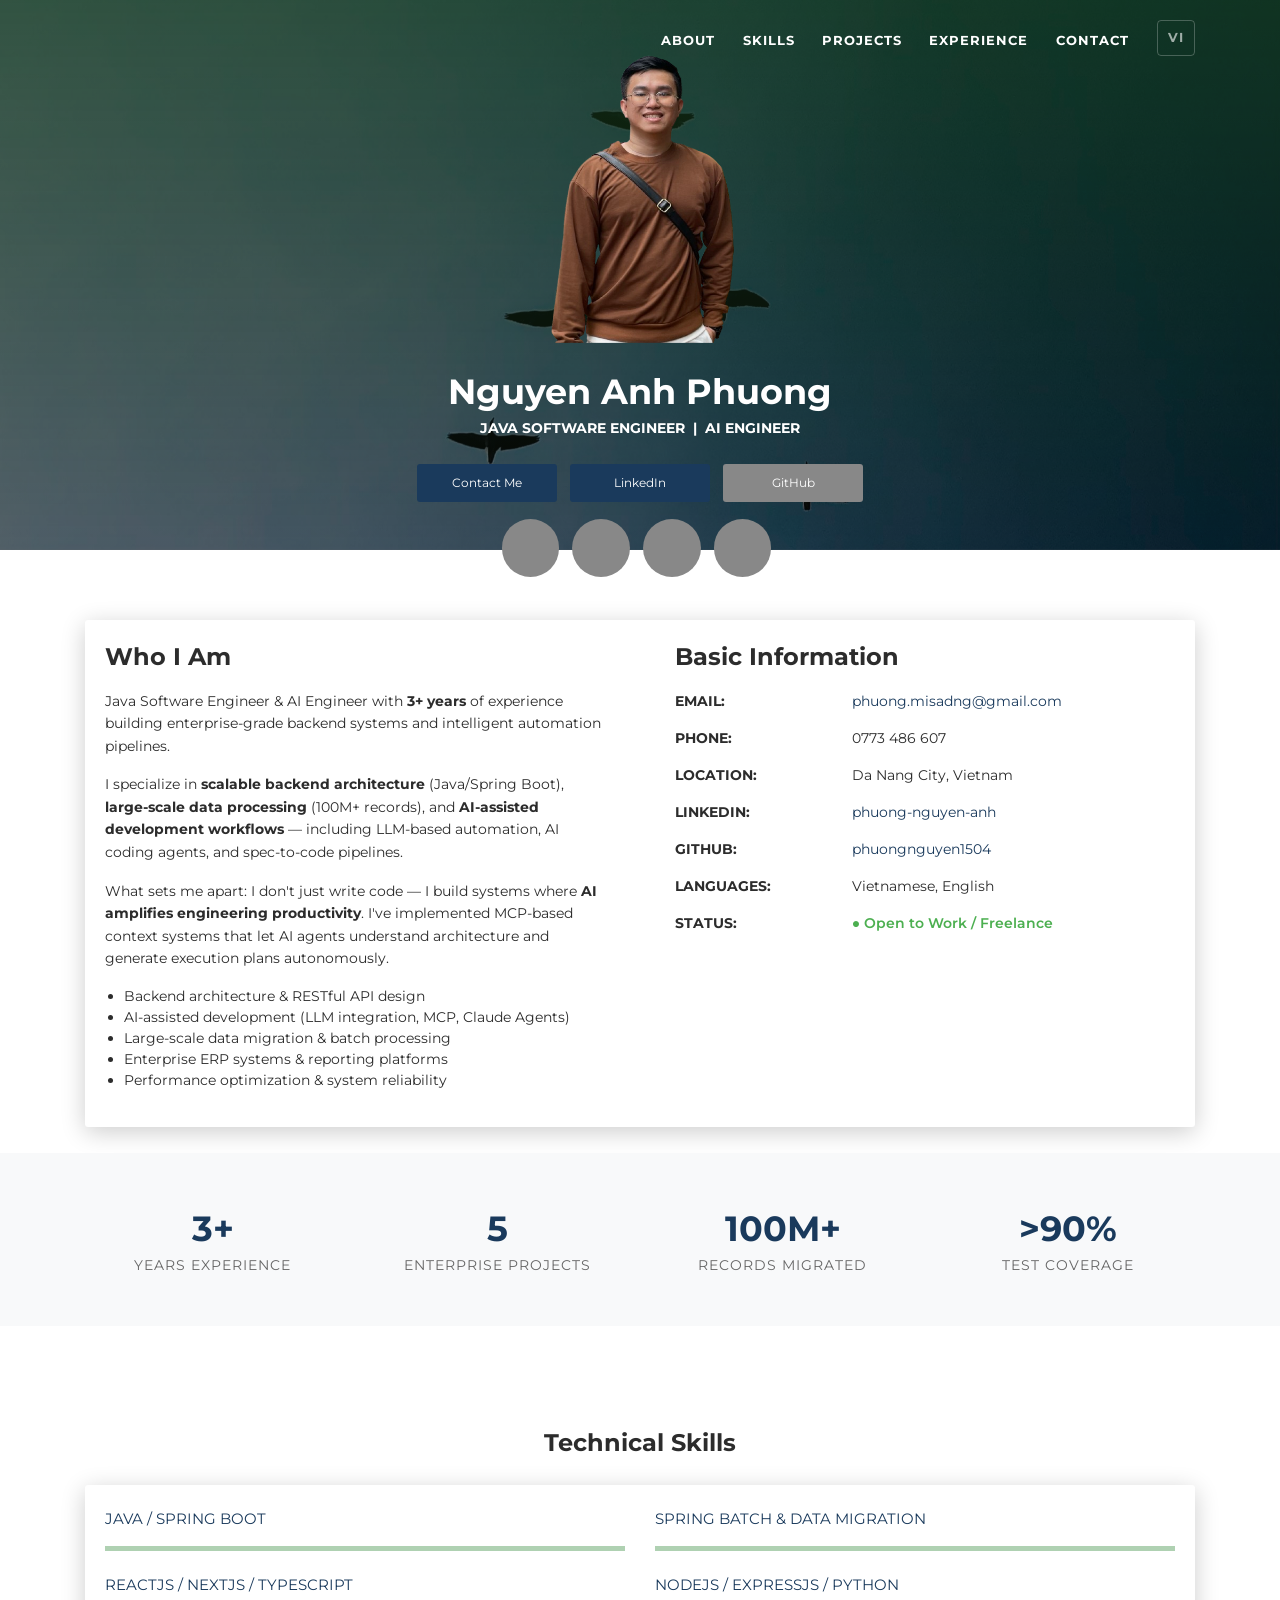
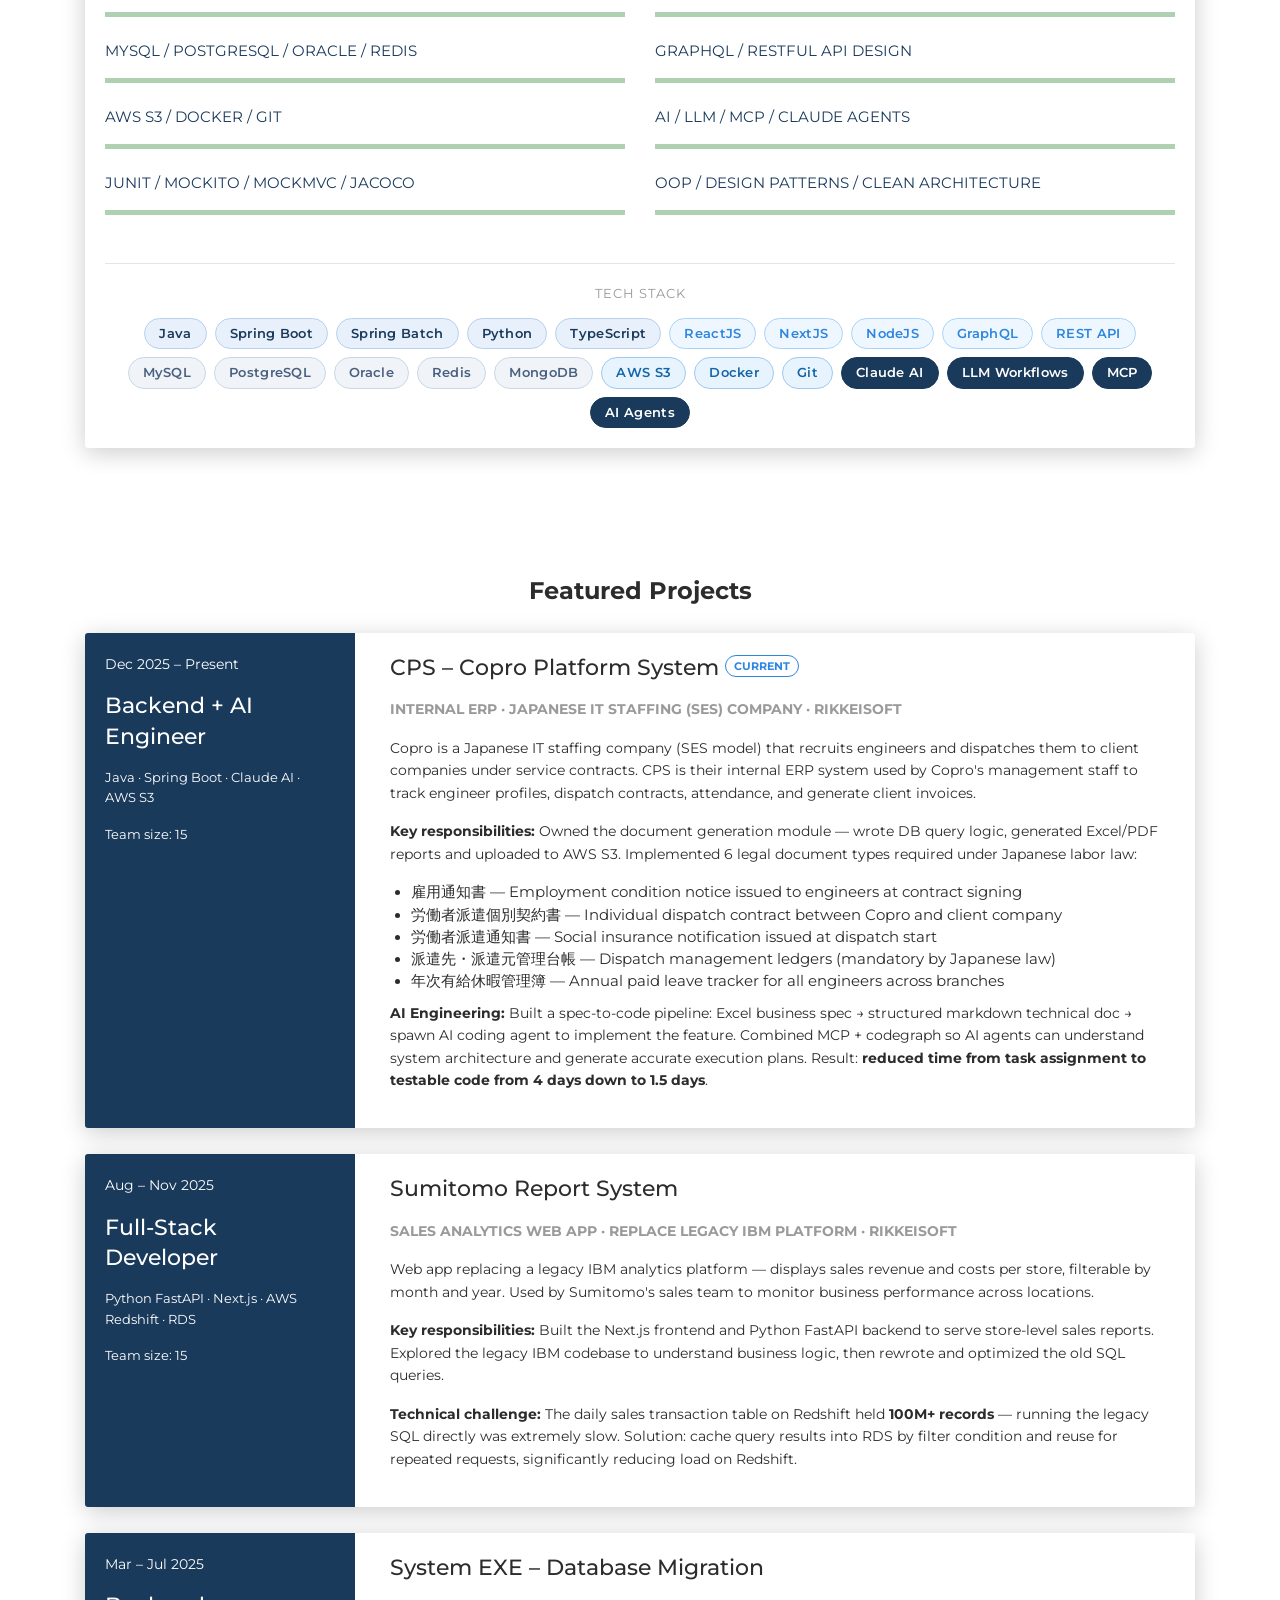
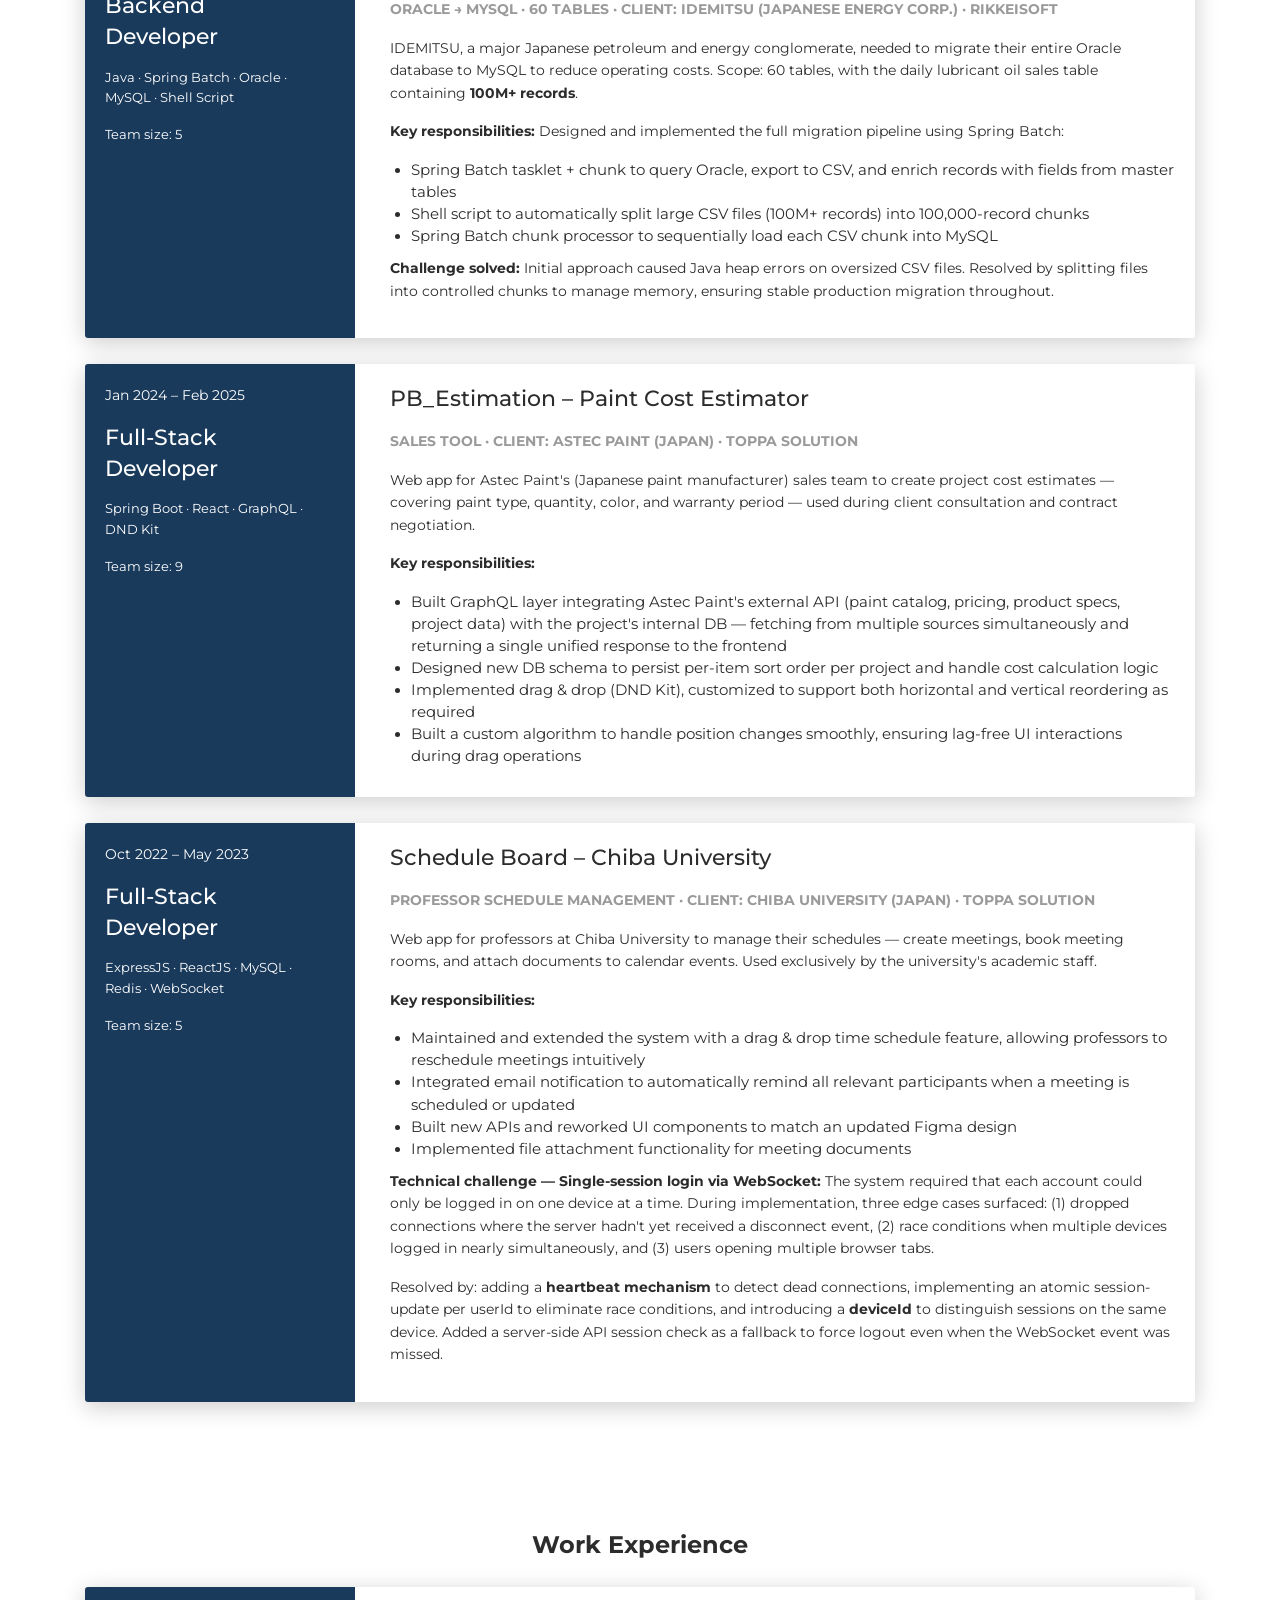
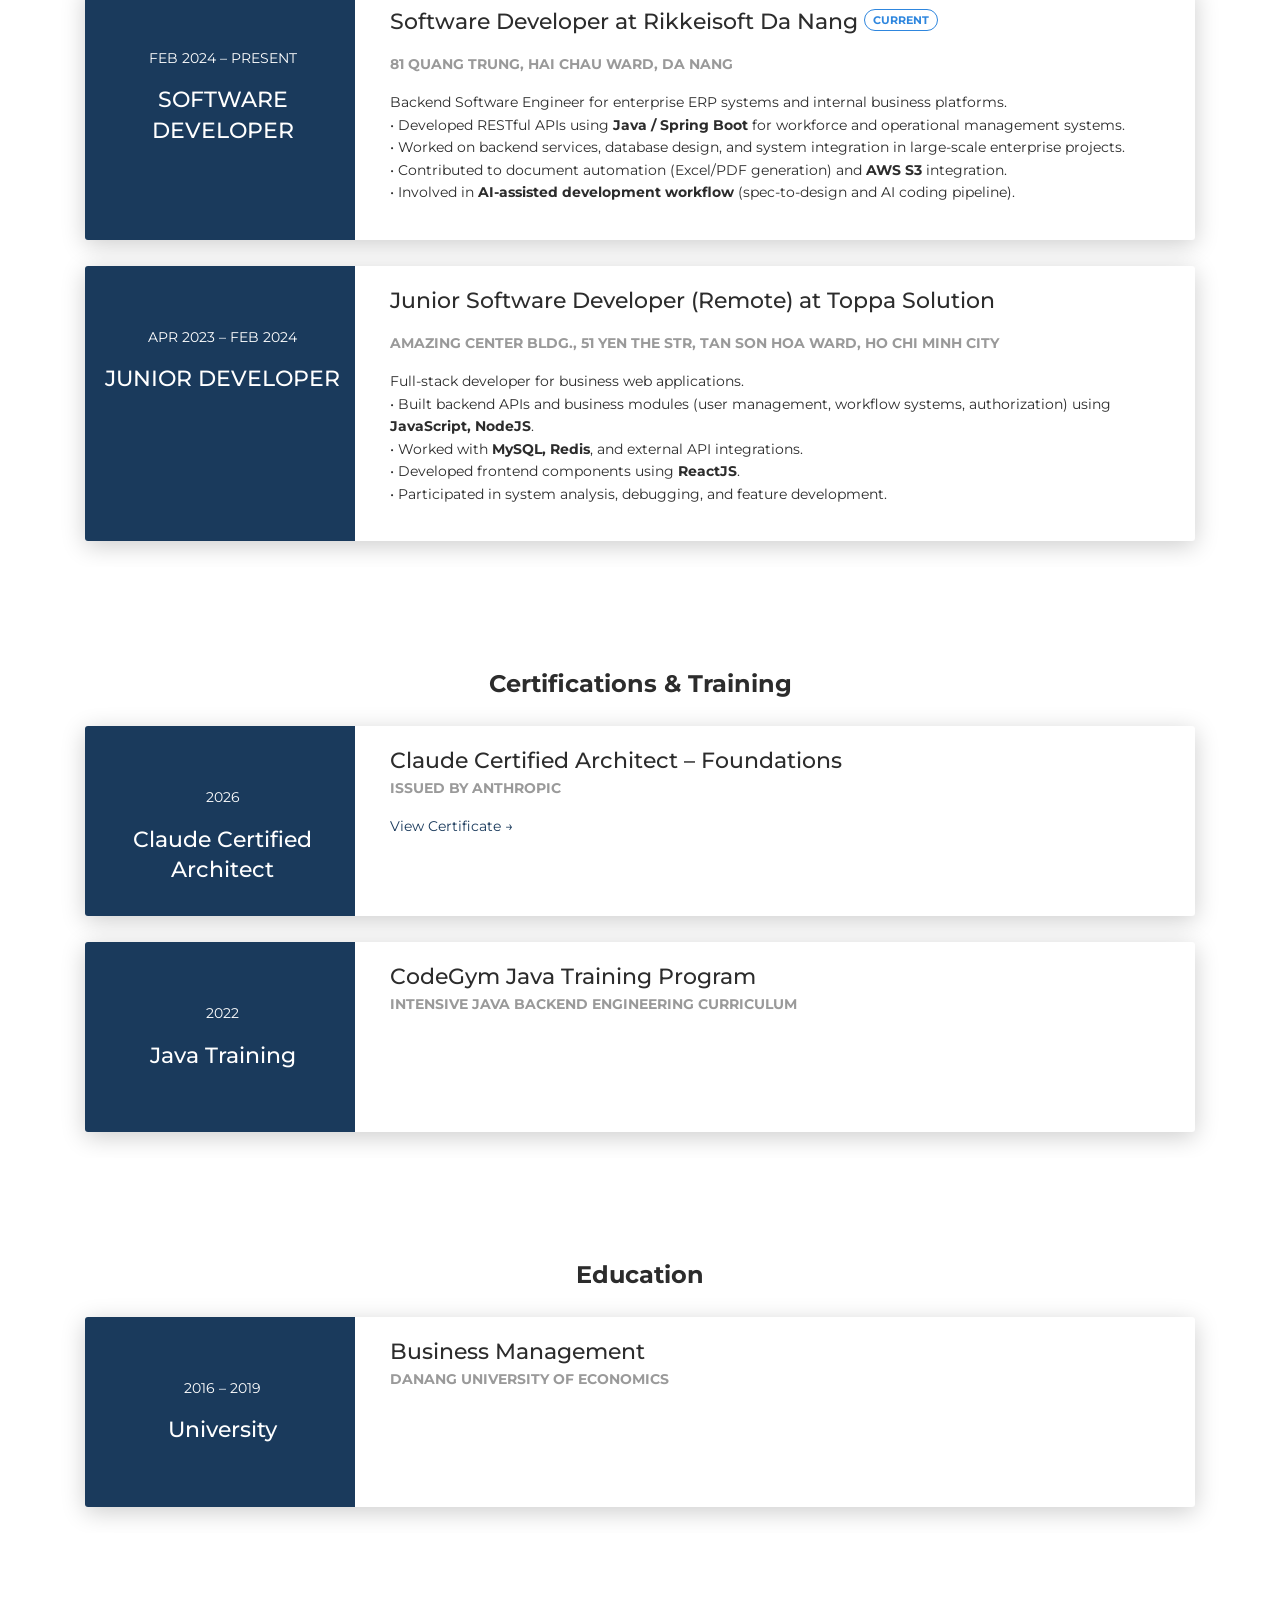
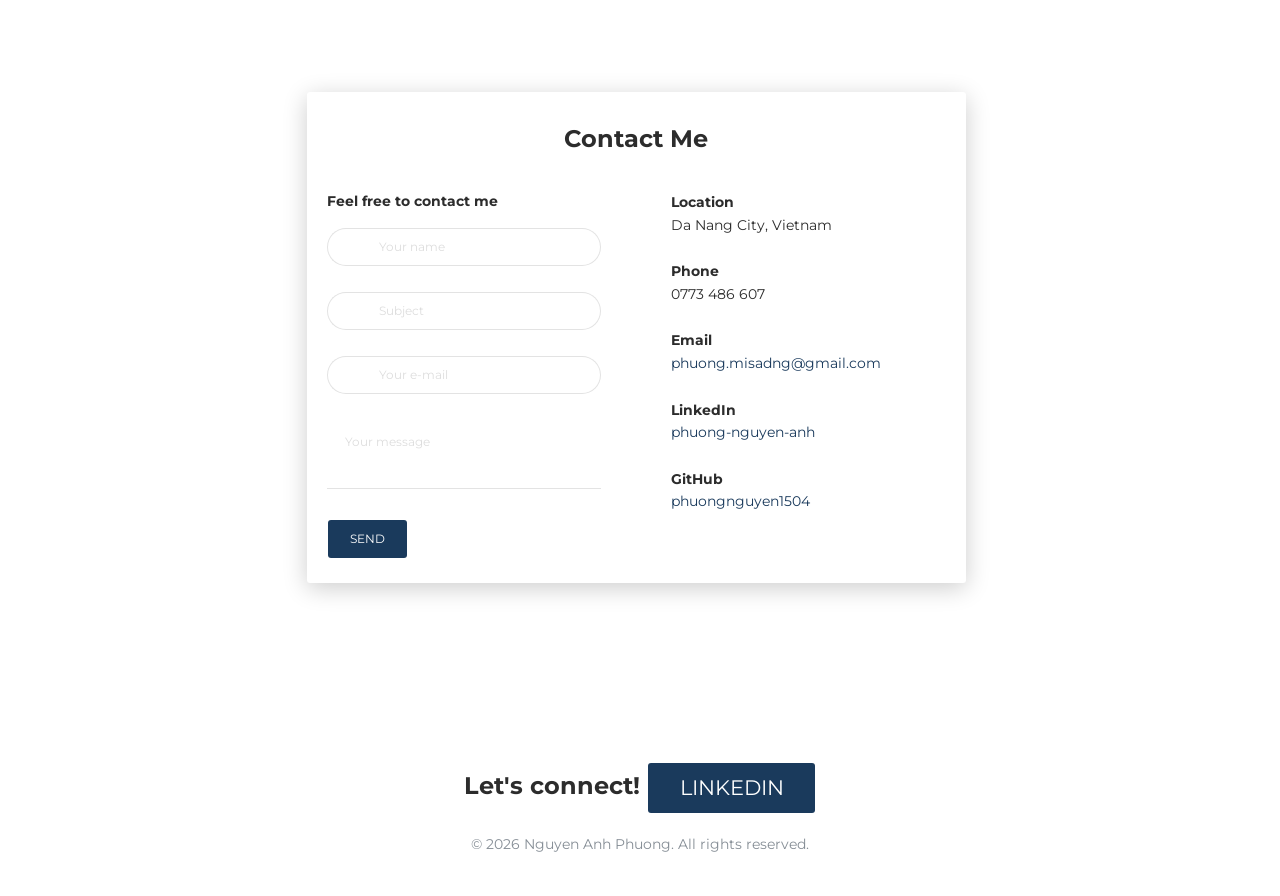
==== commit da31aa2e: "install" ====
--- a/index.html
+++ b/index.html
@@ -34,6 +34,9 @@
               <li class="nav-item"><a class="nav-link smooth-scroll" href="#portfolio">Projects</a></li>
               <li class="nav-item"><a class="nav-link smooth-scroll" href="#experience">Experience</a></li>
               <li class="nav-item"><a class="nav-link smooth-scroll" href="#contact">Contact</a></li>
+              <li class="nav-item" style="margin-left:12px;">
+                <a class="nav-link" href="vi.html" style="font-weight:700; opacity:0.6; padding: 4px 10px; border: 1px solid rgba(255,255,255,0.4); border-radius:4px; font-size:0.8rem;">VI</a>
+              </li>
             </ul>
           </div>
         </div>
@@ -153,7 +156,7 @@
               <div style="font-size: 0.85rem; color: #666; text-transform: uppercase; letter-spacing: 1px;">Years Experience</div>
             </div>
             <div class="col-6 col-md-3" style="padding: 20px 0;">
-              <div style="font-size: 2.2rem; font-weight: 700; color: #1a3a5c;">4</div>
+              <div style="font-size: 2.2rem; font-weight: 700; color: #1a3a5c;">5</div>
               <div style="font-size: 0.85rem; color: #666; text-transform: uppercase; letter-spacing: 1px;">Enterprise Projects</div>
             </div>
             <div class="col-6 col-md-3" style="padding: 20px 0;">
@@ -301,78 +304,140 @@
         <div class="container">
           <div class="h4 text-center mb-4 title">Featured Projects</div>
 
+          <!-- CPS -->
           <div class="card" data-aos="fade-up" data-aos-offset="10" style="margin-bottom:20px;">
             <div class="row">
               <div class="col-md-3 bg-primary" data-aos="fade-right" data-aos-offset="50" data-aos-duration="500">
                 <div class="card-body cc-experience-header">
                   <p>Dec 2025 – Present</p>
-                  <div class="h5">AI + Backend</div>
-                  <p style="font-size:0.8rem; margin-top:8px;">Java · Claude · Spring Boot</p>
+                  <div class="h5">Backend + AI Engineer</div>
+                  <p style="font-size:0.8rem; margin-top:8px;">Java · Spring Boot · Claude AI · AWS S3</p>
+                  <p style="font-size:0.8rem;">Team size: 15</p>
                 </div>
               </div>
               <div class="col-md-9" data-aos="fade-left" data-aos-offset="50" data-aos-duration="500">
                 <div class="card-body">
                   <div class="h5">CPS – Copro Platform System <span class="badge badge-success" style="font-size:0.7rem; vertical-align:middle;">Current</span></div>
-                  <p class="category">Enterprise ERP · Workforce Management · Document Automation · Team: 15</p>
-                  <p><strong>Backend Development:</strong> Designed RESTful APIs using layered architecture (Controller → Service → Repository → DAO). Built HR &amp; operational modules, document generation (Excel/PDF) for contracts and invoices. Integrated AWS S3. Achieved <strong>&gt;90% test coverage</strong> (JUnit, Mockito, JaCoCo).</p>
-                  <p><strong>AI Engineering:</strong> Designed spec-to-design pipeline converting Excel business specs into structured technical docs. Built MCP-based backlog context system enabling AI agents to understand architecture and generate execution plans — significantly reducing manual task breakdown workload.</p>
-                </div>
-              </div>
-            </div>
-          </div>
-
+                  <p class="category">Internal ERP · Japanese IT Staffing (SES) Company · Rikkeisoft</p>
+                  <p>Copro is a Japanese IT staffing company (SES model) that recruits engineers and dispatches them to client companies under service contracts. CPS is their internal ERP system used by Copro's management staff to track engineer profiles, dispatch contracts, attendance, and generate client invoices.</p>
+                  <p><strong>Key responsibilities:</strong> Owned the document generation module — wrote DB query logic, generated Excel/PDF reports and uploaded to AWS S3. Implemented 6 legal document types required under Japanese labor law:</p>
+                  <ul style="margin: 6px 0 10px; padding-left: 1.3rem; font-size:0.92rem;">
+                    <li>雇用通知書 — Employment condition notice issued to engineers at contract signing</li>
+                    <li>労働者派遣個別契約書 — Individual dispatch contract between Copro and client company</li>
+                    <li>労働者派遣通知書 — Social insurance notification issued at dispatch start</li>
+                    <li>派遣先・派遣元管理台帳 — Dispatch management ledgers (mandatory by Japanese law)</li>
+                    <li>年次有給休暇管理簿 — Annual paid leave tracker for all engineers across branches</li>
+                  </ul>
+                  <p><strong>AI Engineering:</strong> Built a spec-to-code pipeline: Excel business spec → structured markdown technical doc → spawn AI coding agent to implement the feature. Combined MCP + codegraph so AI agents can understand system architecture and generate accurate execution plans. Result: <strong>reduced time from task assignment to testable code from 4 days down to 1.5 days</strong>.</p>
+                </div>
+              </div>
+            </div>
+          </div>
+
+          <!-- Sumitomo -->
           <div class="card" data-aos="fade-up" data-aos-offset="10" style="margin-bottom:20px;">
             <div class="row">
               <div class="col-md-3 bg-primary" data-aos="fade-right" data-aos-offset="50" data-aos-duration="500">
                 <div class="card-body cc-experience-header">
                   <p>Aug – Nov 2025</p>
-                  <div class="h5">Full-Stack</div>
-                  <p style="font-size:0.8rem; margin-top:8px;">Python · React · AWS Redshift</p>
+                  <div class="h5">Full-Stack Developer</div>
+                  <p style="font-size:0.8rem; margin-top:8px;">Python FastAPI · Next.js · AWS Redshift · RDS</p>
+                  <p style="font-size:0.8rem;">Team size: 15</p>
                 </div>
               </div>
               <div class="col-md-9" data-aos="fade-left" data-aos-offset="50" data-aos-duration="500">
                 <div class="card-body">
                   <div class="h5">Sumitomo Report System</div>
-                  <p class="category">High-Performance Analytics · Replaced Legacy IBM Platform · Team: 15</p>
-                  <p>Designed and implemented RESTful APIs for analytics and reporting. Optimized complex SQL queries on <strong>AWS Redshift &amp; RDS</strong>. Implemented caching to reduce redundant processing and improve performance. Integrated backend with ReactJS frontend for dynamic data visualization and filtering.</p>
-                </div>
-              </div>
-            </div>
-          </div>
-
+                  <p class="category">Sales Analytics Web App · Replace Legacy IBM Platform · Rikkeisoft</p>
+                  <p>Web app replacing a legacy IBM analytics platform — displays sales revenue and costs per store, filterable by month and year. Used by Sumitomo's sales team to monitor business performance across locations.</p>
+                  <p><strong>Key responsibilities:</strong> Built the Next.js frontend and Python FastAPI backend to serve store-level sales reports. Explored the legacy IBM codebase to understand business logic, then rewrote and optimized the old SQL queries.</p>
+                  <p><strong>Technical challenge:</strong> The daily sales transaction table on Redshift held <strong>100M+ records</strong> — running the legacy SQL directly was extremely slow. Solution: cache query results into RDS by filter condition and reuse for repeated requests, significantly reducing load on Redshift.</p>
+                </div>
+              </div>
+            </div>
+          </div>
+
+          <!-- Migration -->
           <div class="card" data-aos="fade-up" data-aos-offset="10" style="margin-bottom:20px;">
             <div class="row">
               <div class="col-md-3 bg-primary" data-aos="fade-right" data-aos-offset="50" data-aos-duration="500">
                 <div class="card-body cc-experience-header">
                   <p>Mar – Jul 2025</p>
-                  <div class="h5">Backend</div>
-                  <p style="font-size:0.8rem; margin-top:8px;">Spring Batch · Java · Oracle → MySQL</p>
-                </div>
-              </div>
-              <div class="col-md-9" data-aos="fade-left" data-aos-offset="50" data-aos-duration="500">
-                <div class="card-body">
-                  <div class="h5">System EXE Migration</div>
-                  <p class="category">Large-Scale Data Migration · <strong>100M+ records per table</strong> · Team: 5</p>
-                  <p>Designed Spring Batch architecture for Oracle → MySQL migration at massive scale. Implemented chunk-based processing to prevent memory overflow. Built CSV export and file-splitting pipeline. Converted Oracle SQL/DDL to MySQL-compatible schema. Ensured production stability throughout the migration.</p>
-                </div>
-              </div>
-            </div>
-          </div>
-
-          <div class="card" data-aos="fade-up" data-aos-offset="10">
+                  <div class="h5">Backend Developer</div>
+                  <p style="font-size:0.8rem; margin-top:8px;">Java · Spring Batch · Oracle · MySQL · Shell Script</p>
+                  <p style="font-size:0.8rem;">Team size: 5</p>
+                </div>
+              </div>
+              <div class="col-md-9" data-aos="fade-left" data-aos-offset="50" data-aos-duration="500">
+                <div class="card-body">
+                  <div class="h5">System EXE – Database Migration</div>
+                  <p class="category">Oracle → MySQL · 60 Tables · Client: IDEMITSU (Japanese Energy Corp.) · Rikkeisoft</p>
+                  <p>IDEMITSU, a major Japanese petroleum and energy conglomerate, needed to migrate their entire Oracle database to MySQL to reduce operating costs. Scope: 60 tables, with the daily lubricant oil sales table containing <strong>100M+ records</strong>.</p>
+                  <p><strong>Key responsibilities:</strong> Designed and implemented the full migration pipeline using Spring Batch:</p>
+                  <ul style="margin: 6px 0 10px; padding-left: 1.3rem; font-size:0.92rem;">
+                    <li>Spring Batch tasklet + chunk to query Oracle, export to CSV, and enrich records with fields from master tables</li>
+                    <li>Shell script to automatically split large CSV files (100M+ records) into 100,000-record chunks</li>
+                    <li>Spring Batch chunk processor to sequentially load each CSV chunk into MySQL</li>
+                  </ul>
+                  <p><strong>Challenge solved:</strong> Initial approach caused Java heap errors on oversized CSV files. Resolved by splitting files into controlled chunks to manage memory, ensuring stable production migration throughout.</p>
+                </div>
+              </div>
+            </div>
+          </div>
+
+          <!-- PB Estimation -->
+          <div class="card" data-aos="fade-up" data-aos-offset="10" style="margin-bottom:20px;">
             <div class="row">
               <div class="col-md-3 bg-primary" data-aos="fade-right" data-aos-offset="50" data-aos-duration="500">
                 <div class="card-body cc-experience-header">
                   <p>Jan 2024 – Feb 2025</p>
-                  <div class="h5">Full-Stack</div>
-                  <p style="font-size:0.8rem; margin-top:8px;">SpringBoot · React · GraphQL</p>
-                </div>
-              </div>
-              <div class="col-md-9" data-aos="fade-left" data-aos-offset="50" data-aos-duration="500">
-                <div class="card-body">
-                  <div class="h5">PB_Estimation</div>
-                  <p class="category">Construction Cost Estimation System · Third-Party API Integration · Team: 9</p>
-                  <p>Developed GraphQL-based API integration layer. Integrated external APIs for automated pricing calculation. Supported business requirement analysis and system design. Implemented core backend logic for the estimation engine.</p>
+                  <div class="h5">Full-Stack Developer</div>
+                  <p style="font-size:0.8rem; margin-top:8px;">Spring Boot · React · GraphQL · DND Kit</p>
+                  <p style="font-size:0.8rem;">Team size: 9</p>
+                </div>
+              </div>
+              <div class="col-md-9" data-aos="fade-left" data-aos-offset="50" data-aos-duration="500">
+                <div class="card-body">
+                  <div class="h5">PB_Estimation – Paint Cost Estimator</div>
+                  <p class="category">Sales Tool · Client: Astec Paint (Japan) · Toppa Solution</p>
+                  <p>Web app for Astec Paint's (Japanese paint manufacturer) sales team to create project cost estimates — covering paint type, quantity, color, and warranty period — used during client consultation and contract negotiation.</p>
+                  <p><strong>Key responsibilities:</strong></p>
+                  <ul style="margin: 6px 0 10px; padding-left: 1.3rem; font-size:0.92rem;">
+                    <li>Built GraphQL layer integrating Astec Paint's external API (paint catalog, pricing, product specs, project data) with the project's internal DB — fetching from multiple sources simultaneously and returning a single unified response to the frontend</li>
+                    <li>Designed new DB schema to persist per-item sort order per project and handle cost calculation logic</li>
+                    <li>Implemented drag &amp; drop (DND Kit), customized to support both horizontal and vertical reordering as required</li>
+                    <li>Built a custom algorithm to handle position changes smoothly, ensuring lag-free UI interactions during drag operations</li>
+                  </ul>
+                </div>
+              </div>
+            </div>
+          </div>
+
+          <!-- Chiba University -->
+          <div class="card" data-aos="fade-up" data-aos-offset="10">
+            <div class="row">
+              <div class="col-md-3 bg-primary" data-aos="fade-right" data-aos-offset="50" data-aos-duration="500">
+                <div class="card-body cc-experience-header">
+                  <p>Oct 2022 – May 2023</p>
+                  <div class="h5">Full-Stack Developer</div>
+                  <p style="font-size:0.8rem; margin-top:8px;">ExpressJS · ReactJS · MySQL · Redis · WebSocket</p>
+                  <p style="font-size:0.8rem;">Team size: 5</p>
+                </div>
+              </div>
+              <div class="col-md-9" data-aos="fade-left" data-aos-offset="50" data-aos-duration="500">
+                <div class="card-body">
+                  <div class="h5">Schedule Board – Chiba University</div>
+                  <p class="category">Professor Schedule Management · Client: Chiba University (Japan) · Toppa Solution</p>
+                  <p>Web app for professors at Chiba University to manage their schedules — create meetings, book meeting rooms, and attach documents to calendar events. Used exclusively by the university's academic staff.</p>
+                  <p><strong>Key responsibilities:</strong></p>
+                  <ul style="margin: 6px 0 10px; padding-left: 1.3rem; font-size:0.92rem;">
+                    <li>Maintained and extended the system with a drag &amp; drop time schedule feature, allowing professors to reschedule meetings intuitively</li>
+                    <li>Integrated email notification to automatically remind all relevant participants when a meeting is scheduled or updated</li>
+                    <li>Built new APIs and reworked UI components to match an updated Figma design</li>
+                    <li>Implemented file attachment functionality for meeting documents</li>
+                  </ul>
+                  <p><strong>Technical challenge — Single-session login via WebSocket:</strong> The system required that each account could only be logged in on one device at a time. During implementation, three edge cases surfaced: (1) dropped connections where the server hadn't yet received a disconnect event, (2) race conditions when multiple devices logged in nearly simultaneously, and (3) users opening multiple browser tabs.</p>
+                  <p>Resolved by: adding a <strong>heartbeat mechanism</strong> to detect dead connections, implementing an atomic session-update per userId to eliminate race conditions, and introducing a <strong>deviceId</strong> to distinguish sessions on the same device. Added a server-side API session check as a fallback to force logout even when the WebSocket event was missed.</p>
                 </div>
               </div>
             </div>
@@ -491,8 +556,12 @@
         </div>
       </div>
       <div class="section" id="contact">
-        <div class="cc-contact-information" style="background-image: url('images/staticmap.png');">
-          <div class="container">
+        <div class="cc-contact-information" style="position:relative; overflow:hidden;">
+          <iframe
+            src="https://maps.google.com/maps?q=81+Quang+Trung,+Hai+Chau,+Da+Nang,+Vietnam&output=embed&z=16"
+            style="position:absolute; top:0; left:0; width:100%; height:100%; border:0; z-index:0; filter:brightness(0.75);"
+            allowfullscreen="" loading="lazy" referrerpolicy="no-referrer-when-downgrade"></iframe>
+          <div class="container" style="position:relative; z-index:1;">
             <div class="cc-contact">
               <div class="row">
                 <div class="col-md-9">
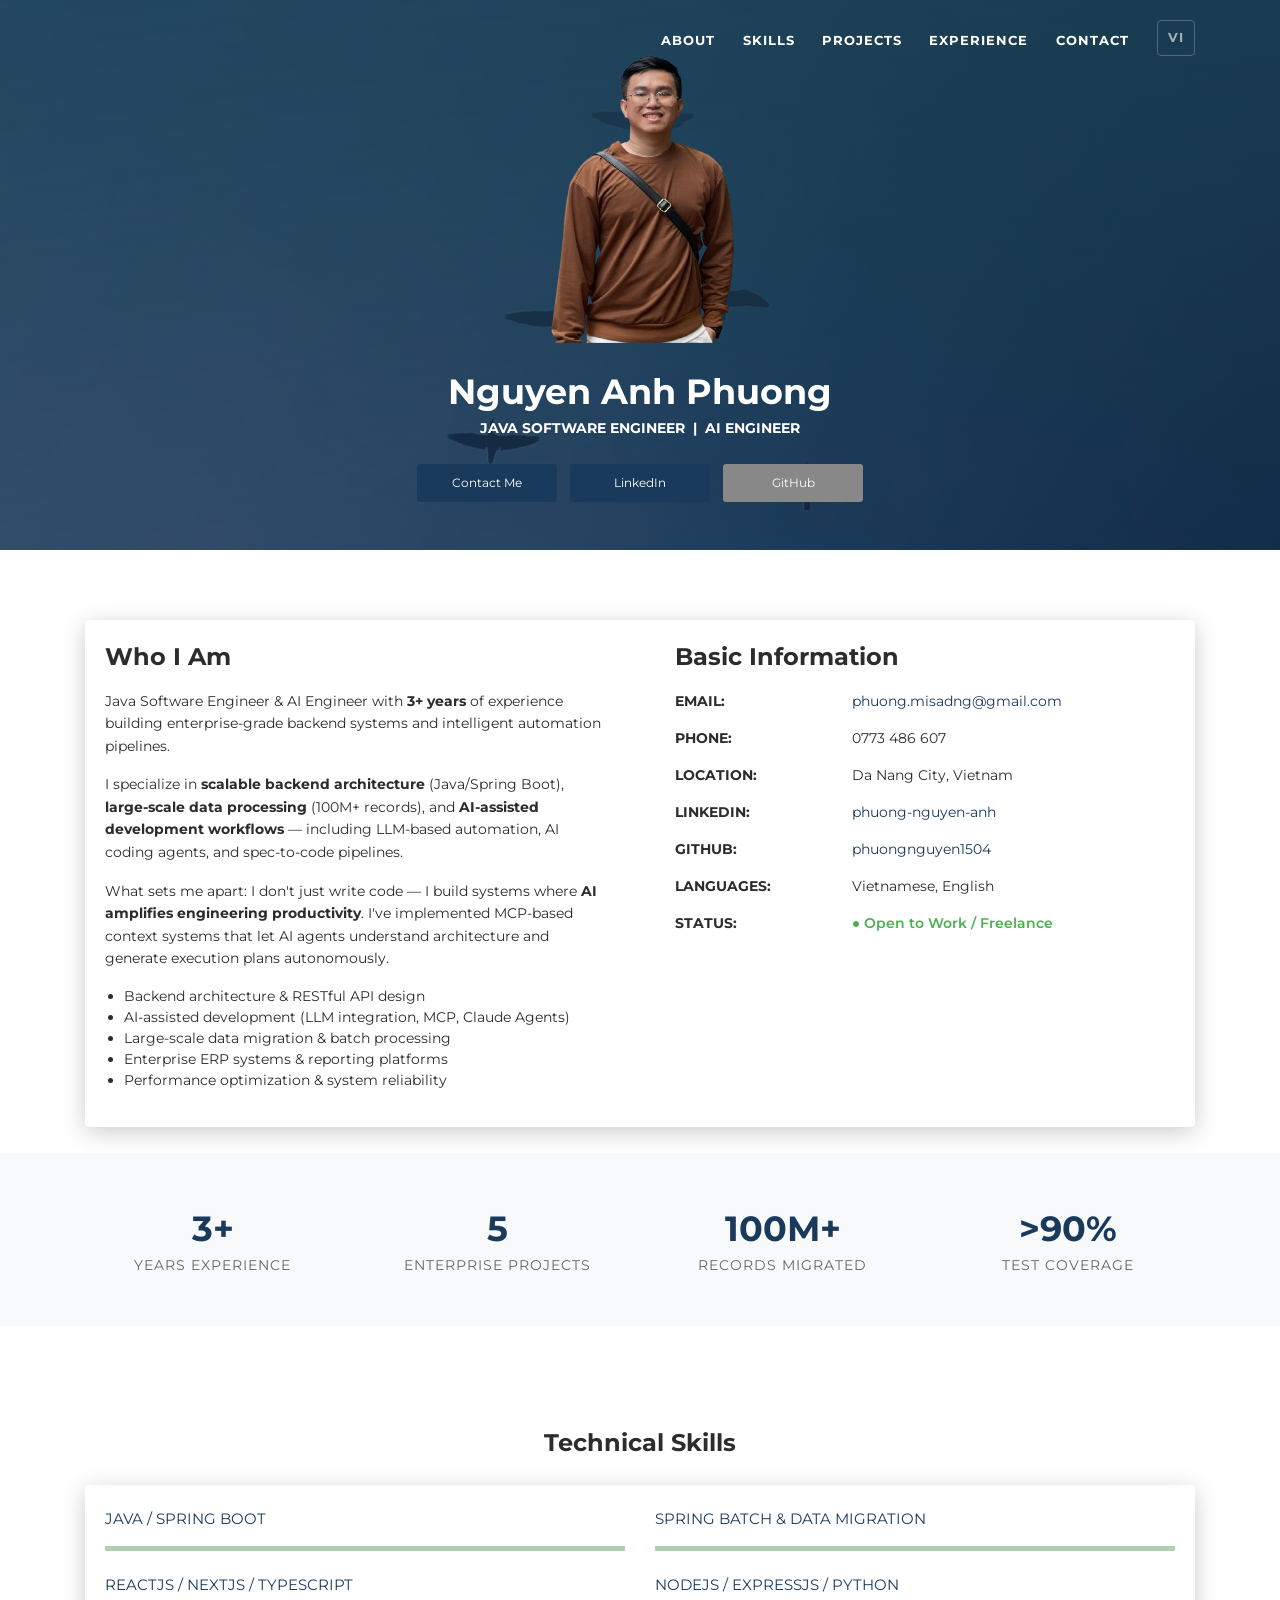
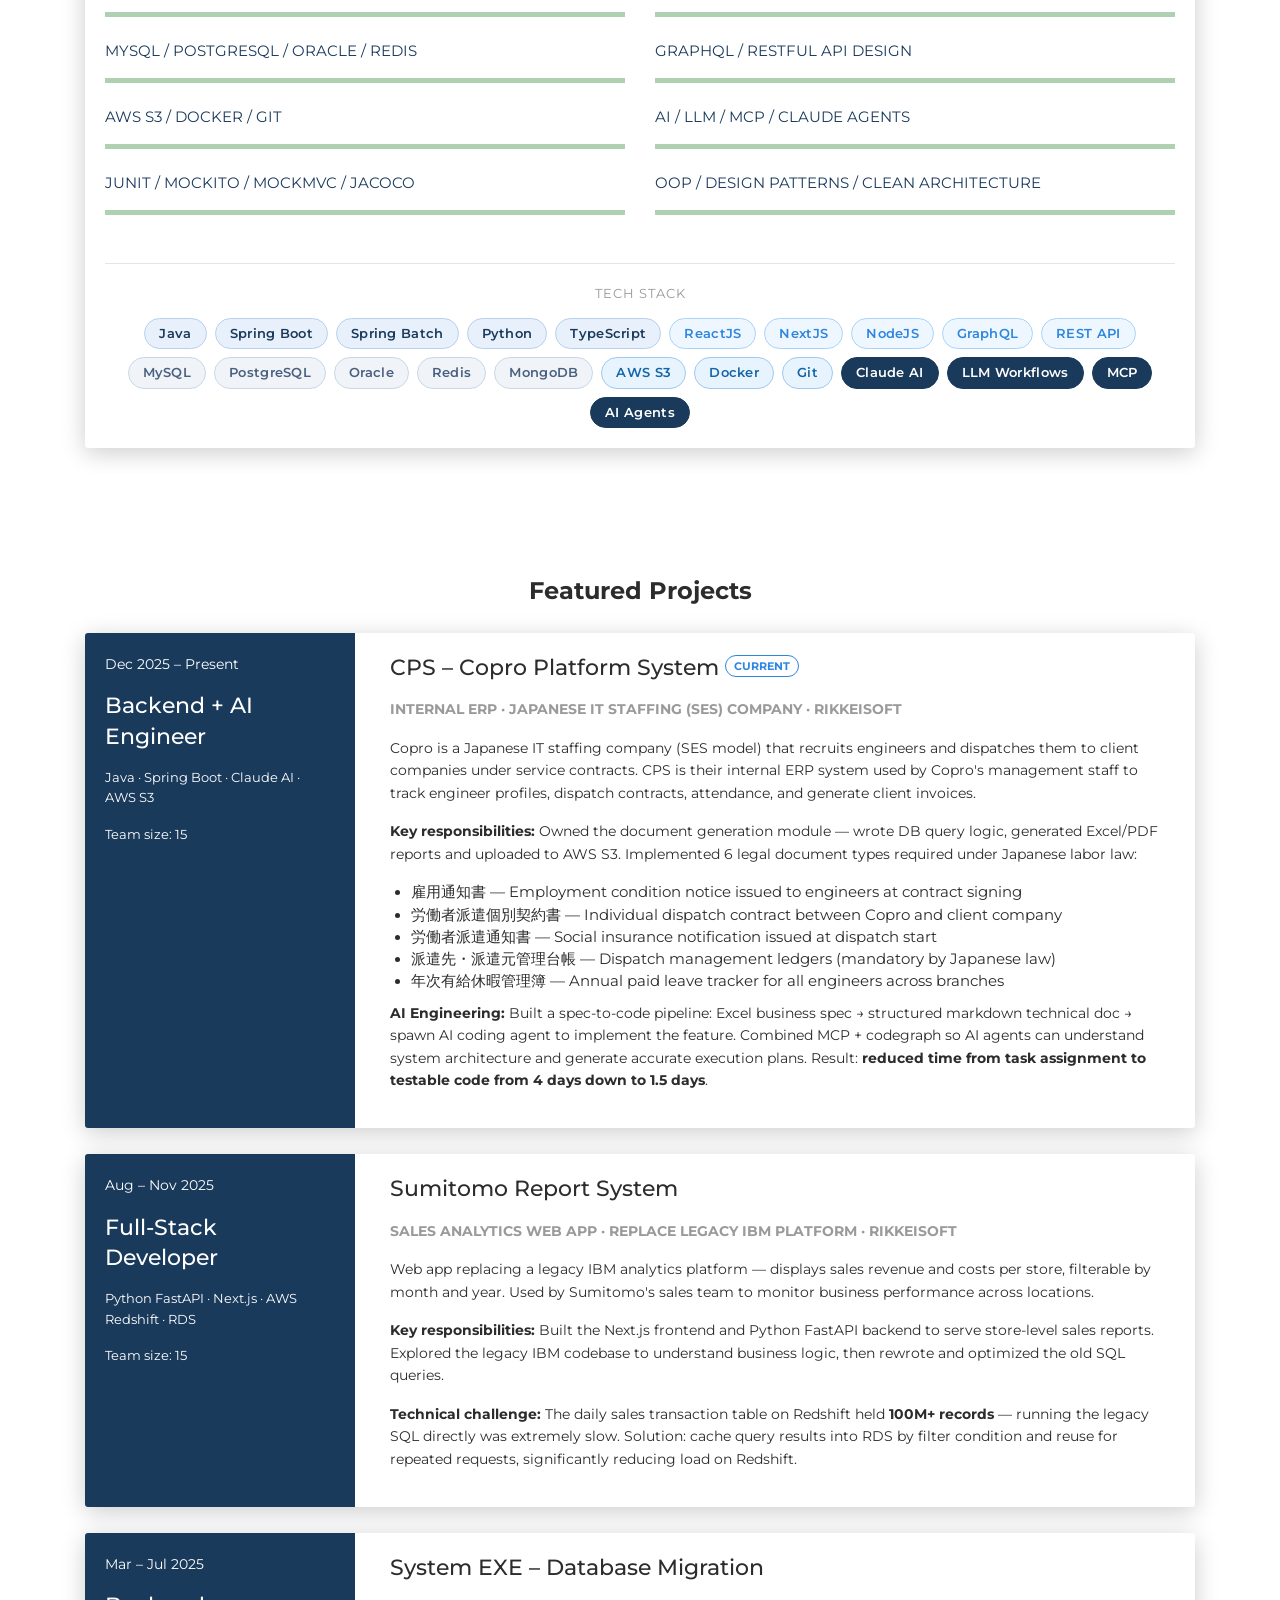
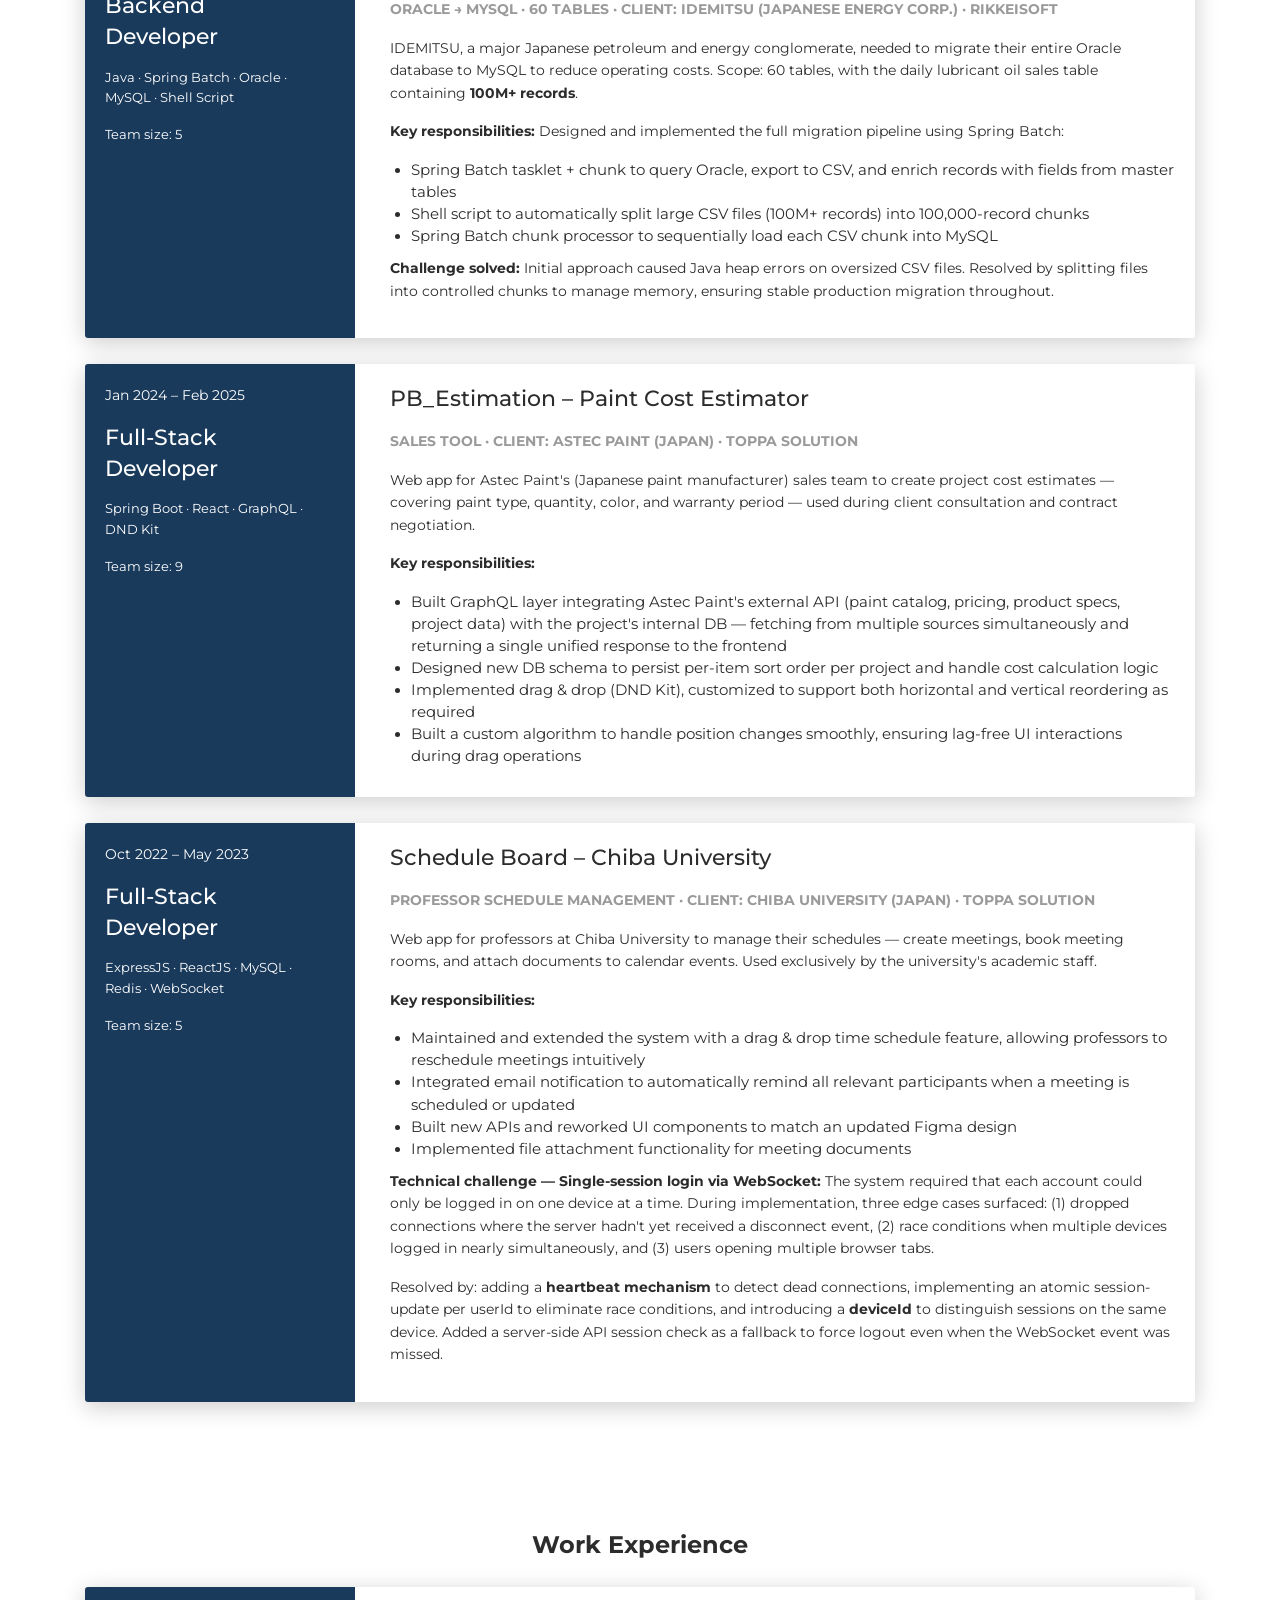
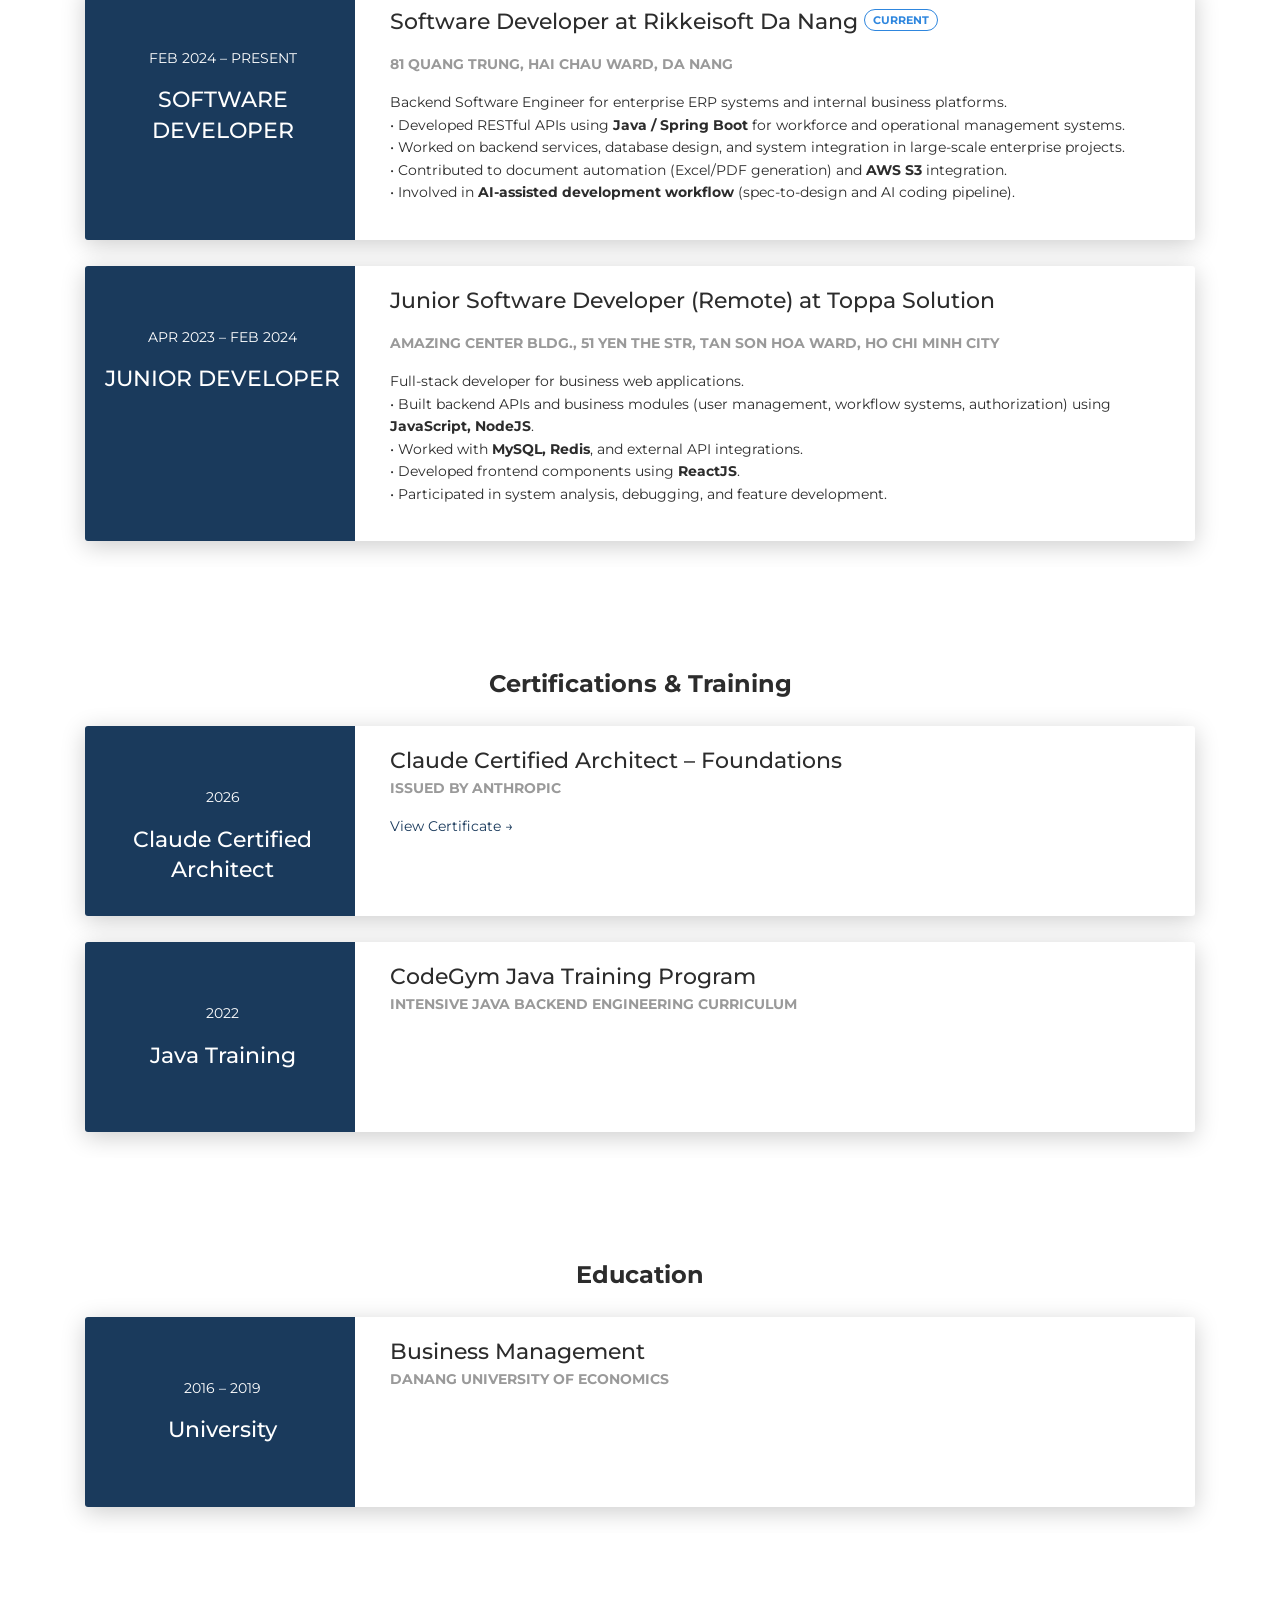
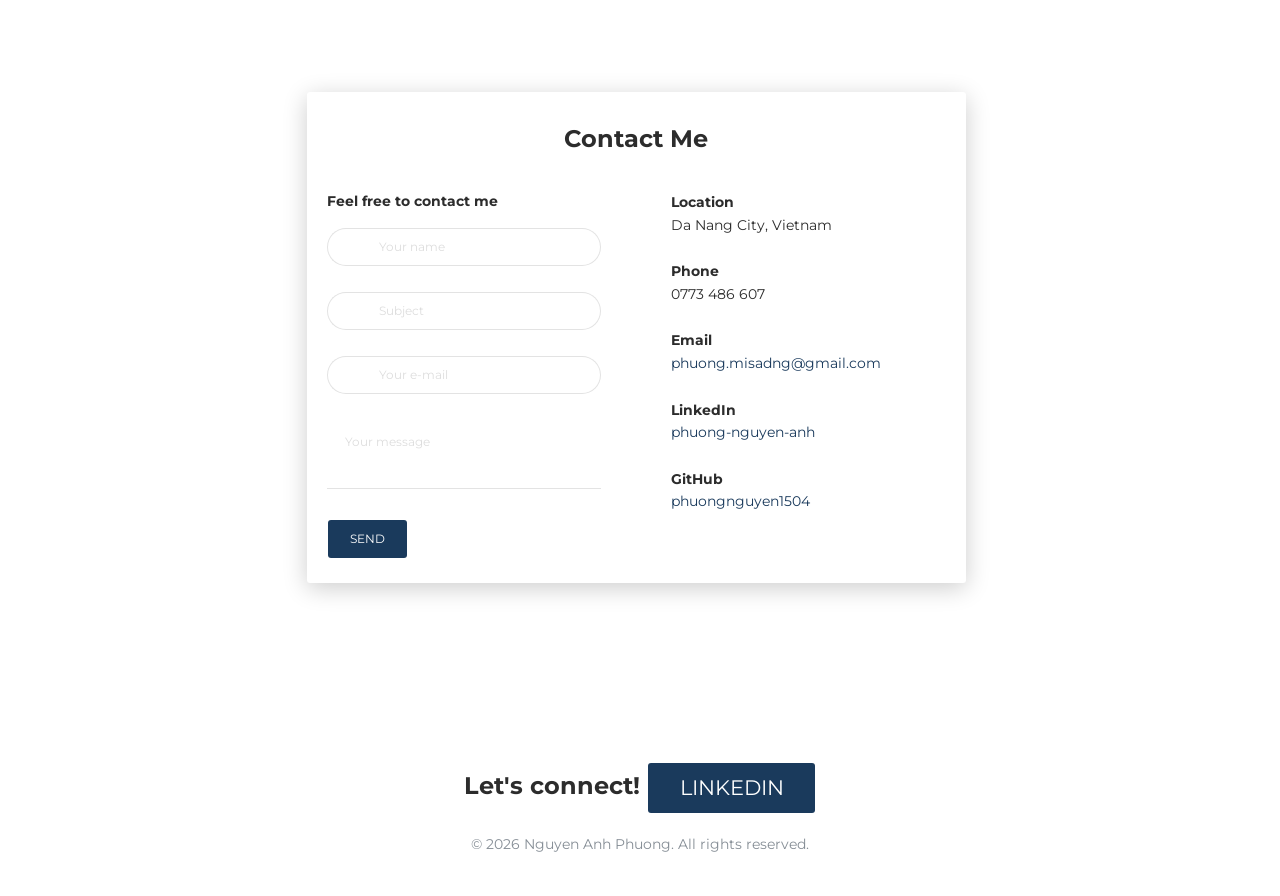
==== commit 9d641ae4: "install" ====
--- a/index.html
+++ b/index.html
@@ -68,24 +68,6 @@
                     data-aos="zoom-in" data-aos-anchor="data-aos-anchor" target="_blank">
                     <i class="fa fa-github"></i> GitHub
                   </a>
-                </div>
-              </div>
-            </div>
-            <div class="section">
-              <div class="container">
-                <div class="button-container">
-                  <a class="btn btn-default btn-round btn-lg btn-icon"
-                    href="https://www.linkedin.com/in/phuong-nguyen-anh-514462214" target="_blank" rel="tooltip"
-                    title="LinkedIn Profile"><i class="fa fa-linkedin"></i></a>
-                  <a class="btn btn-default btn-round btn-lg btn-icon"
-                    href="https://github.com/phuongnguyen1504" target="_blank" rel="tooltip"
-                    title="GitHub"><i class="fa fa-github"></i></a>
-                  <a class="btn btn-default btn-round btn-lg btn-icon"
-                    href="https://www.facebook.com/profile.php?id=100007765142802" target="_blank" rel="tooltip"
-                    title="Facebook"><i class="fa fa-facebook"></i></a>
-                  <a class="btn btn-default btn-round btn-lg btn-icon"
-                    href="mailto:phuong.misadng@gmail.com" rel="tooltip"
-                    title="Email Me"><i class="fa fa-envelope"></i></a>
                 </div>
               </div>
             </div>
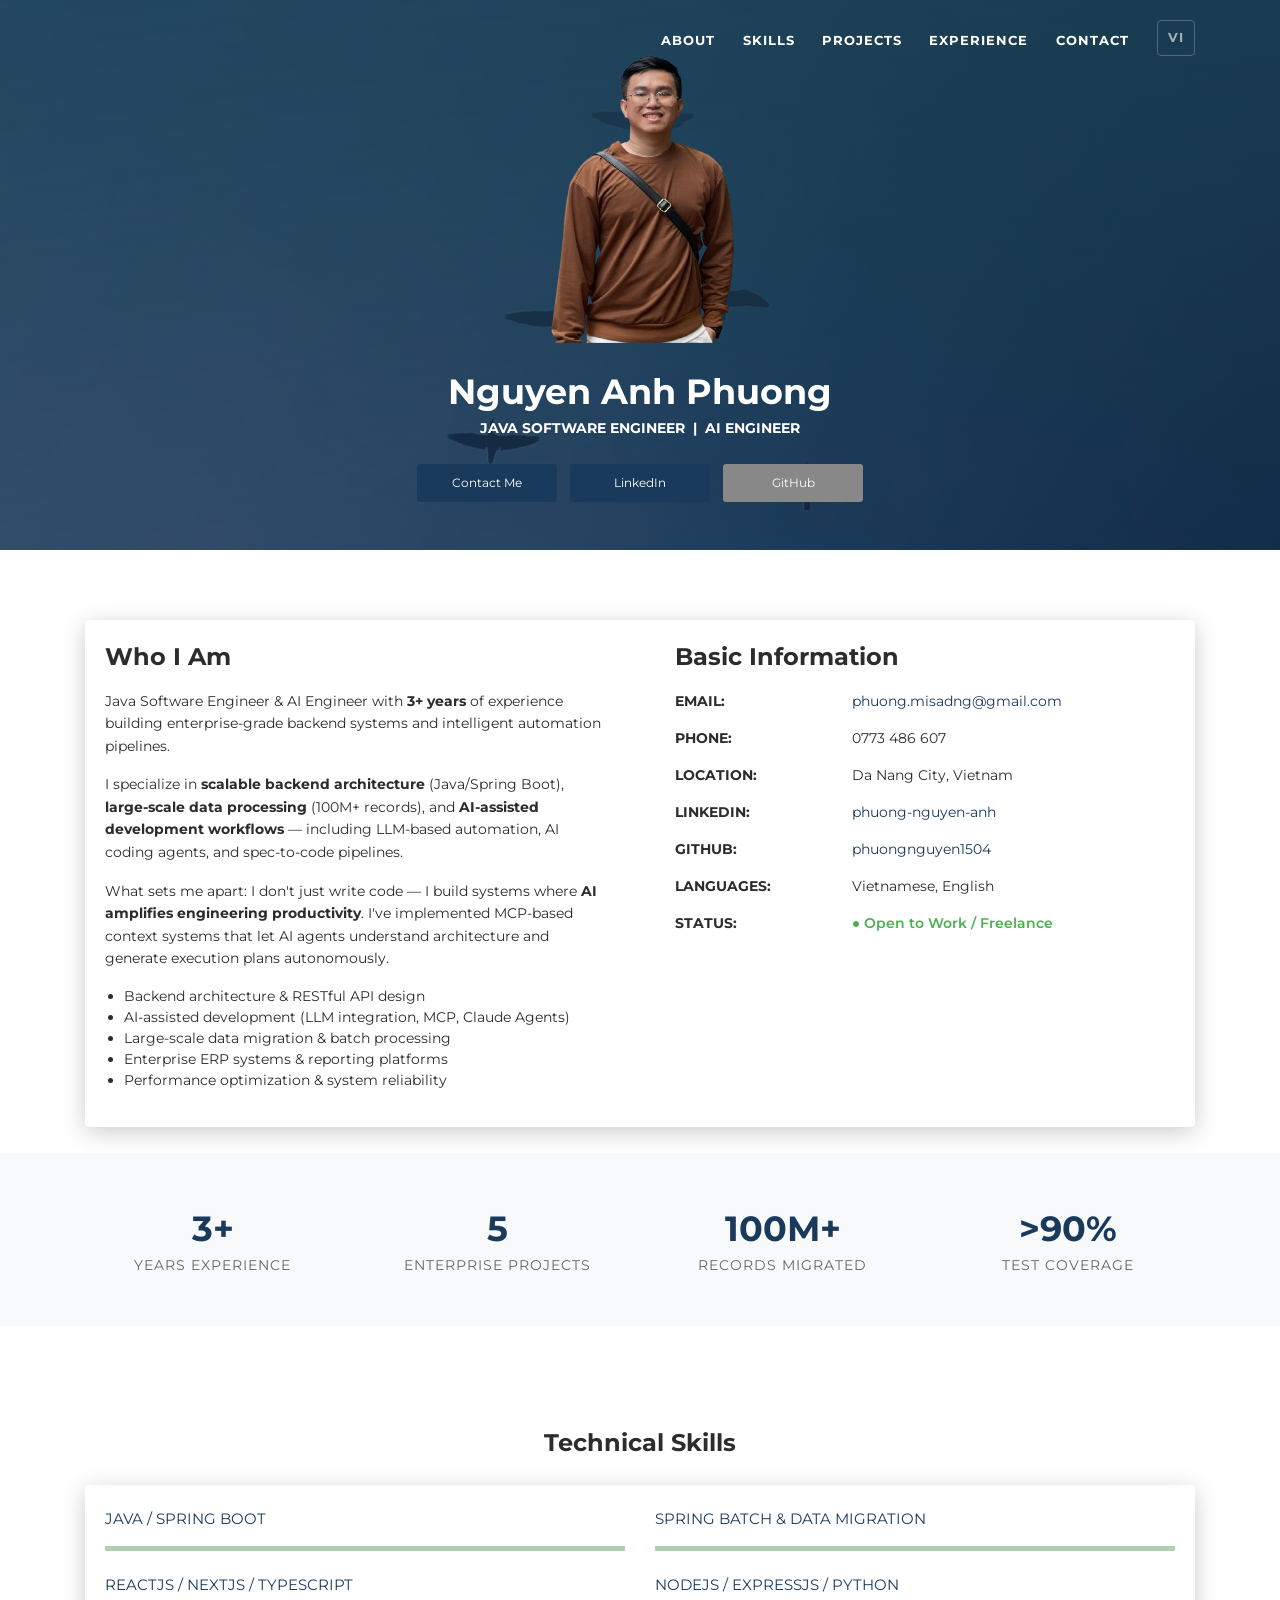
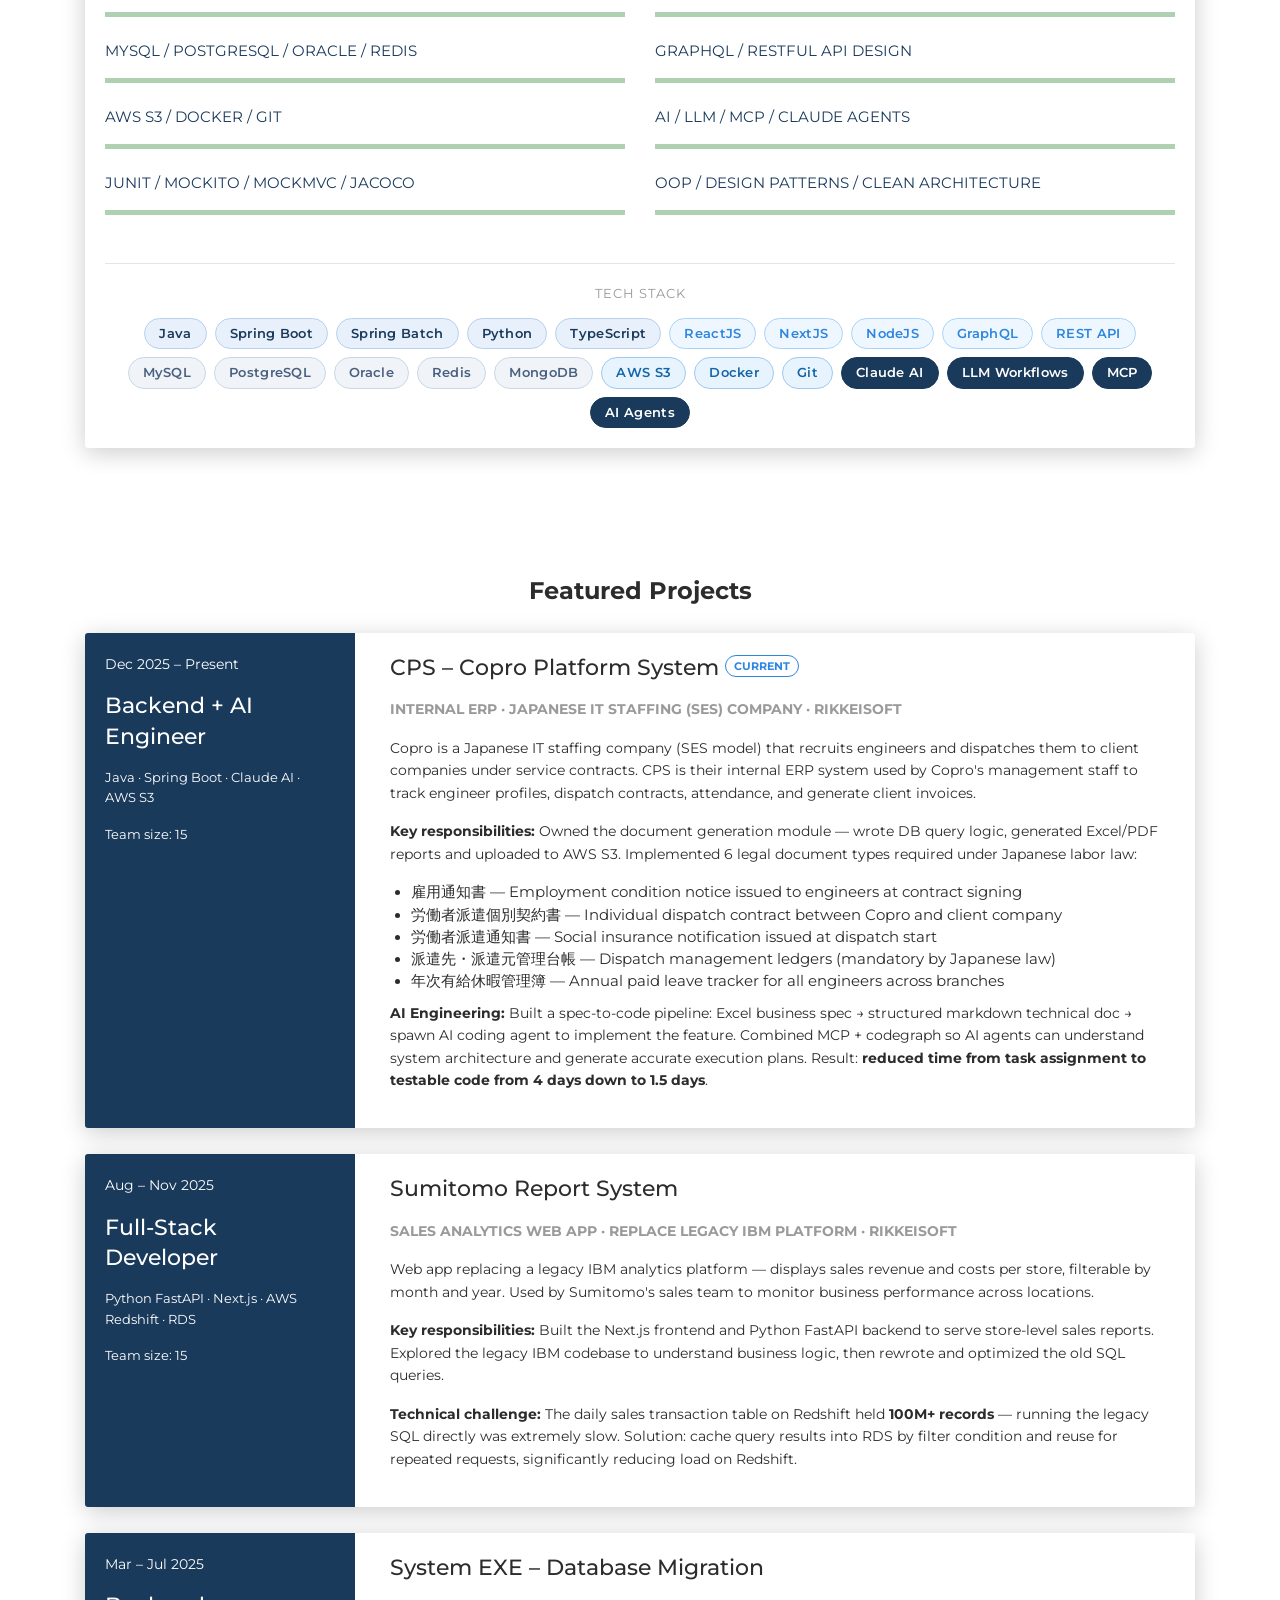
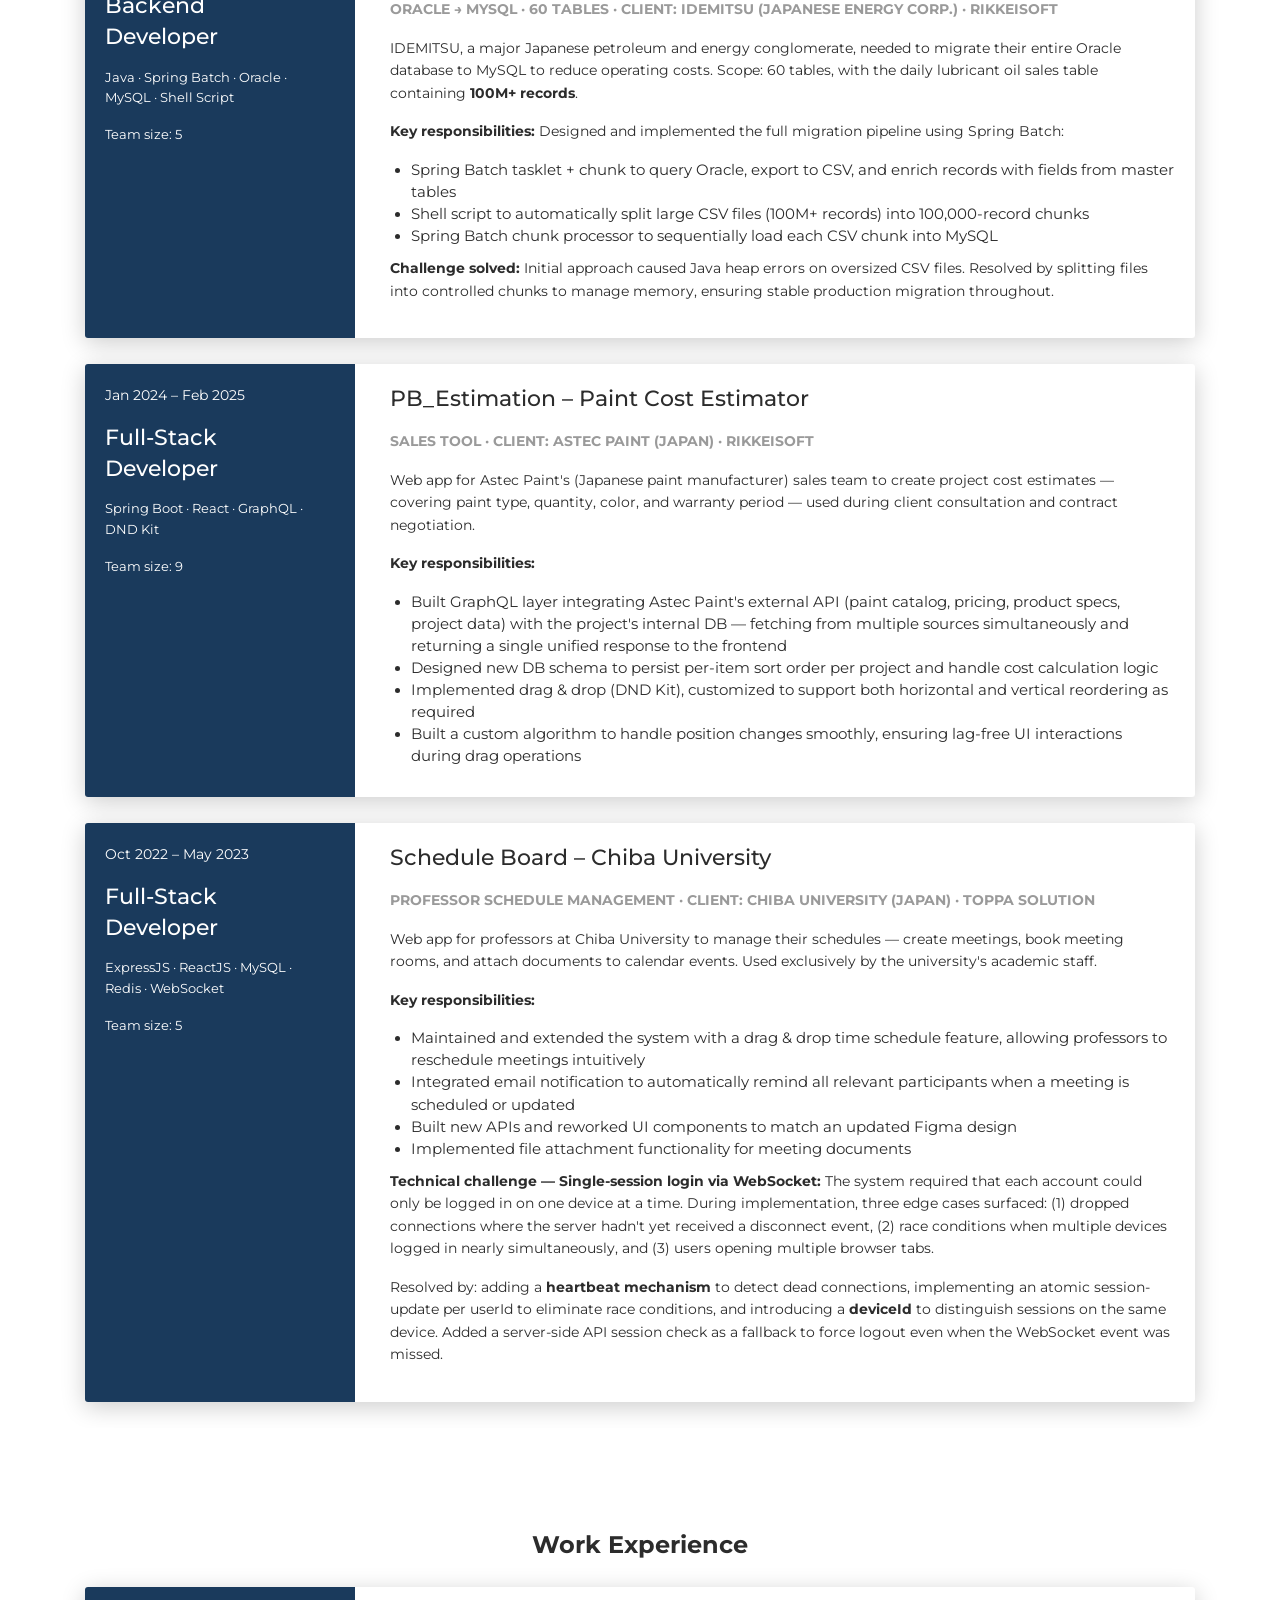
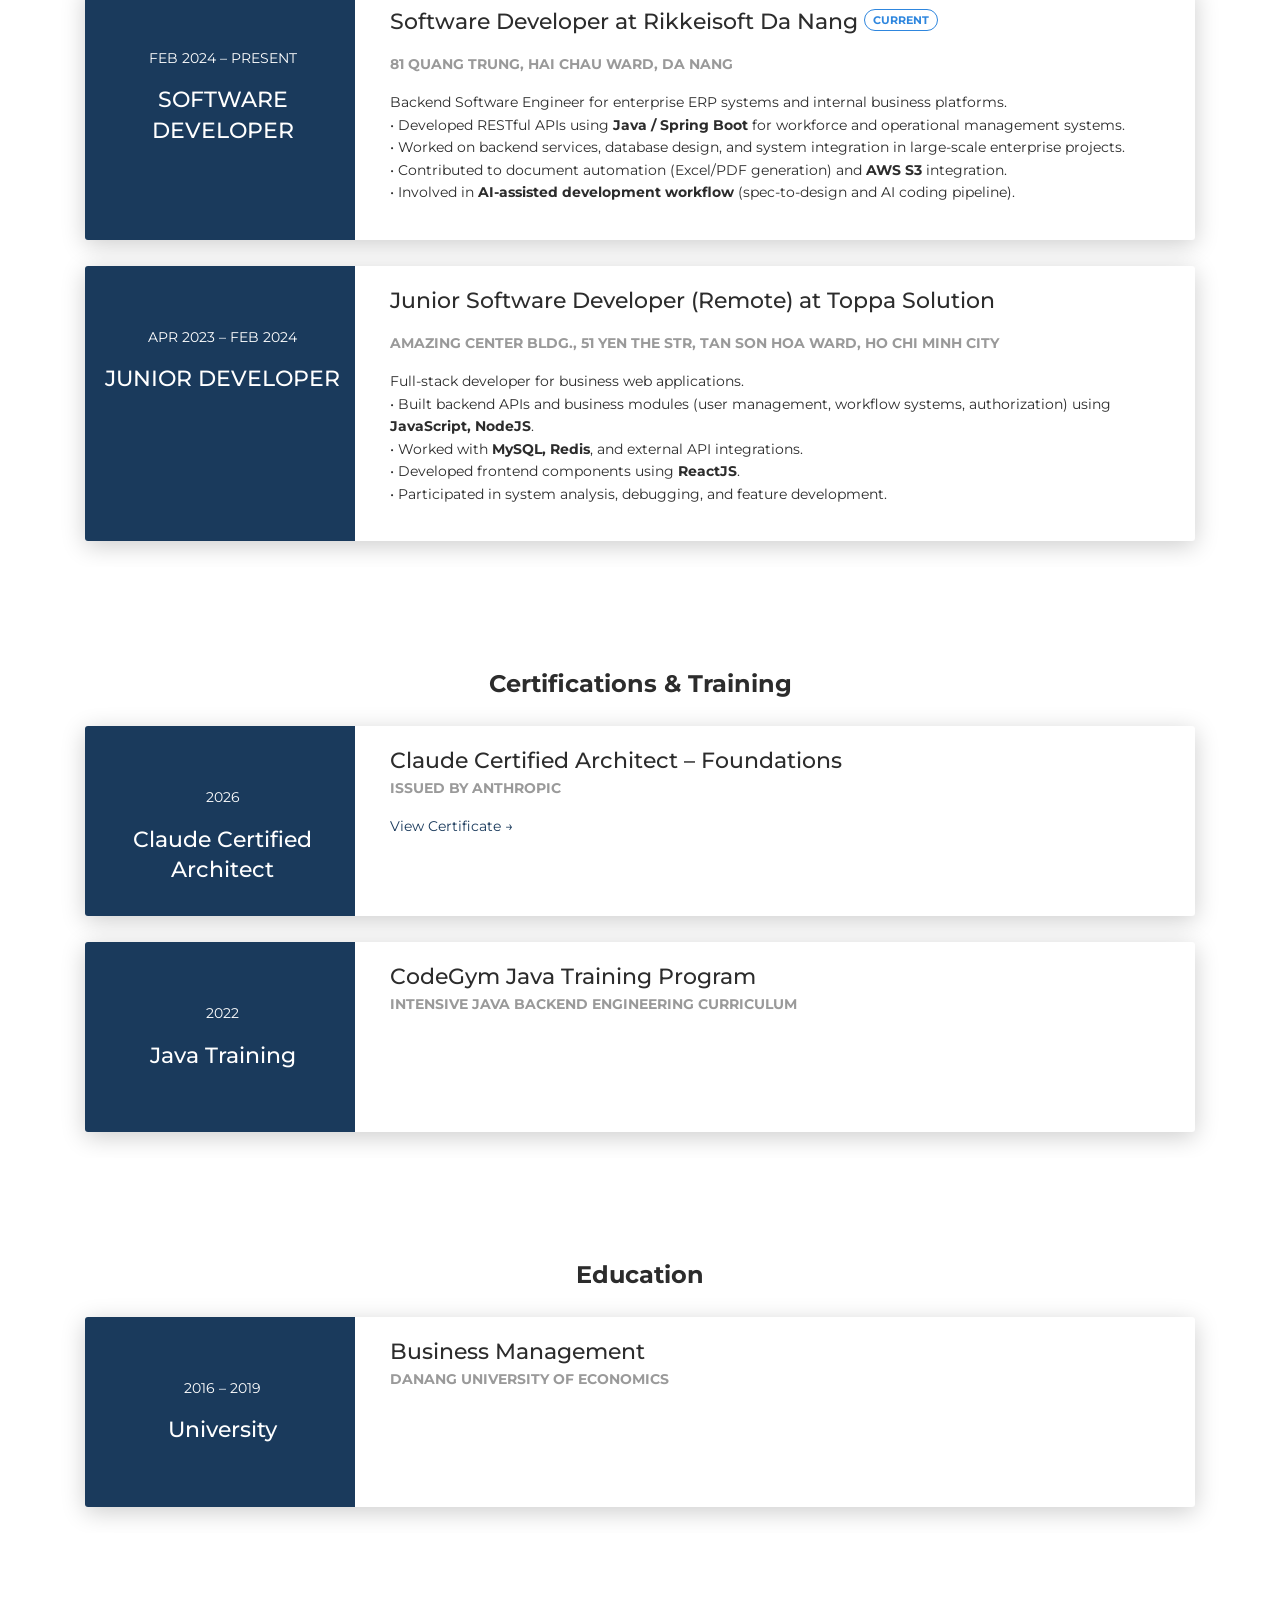
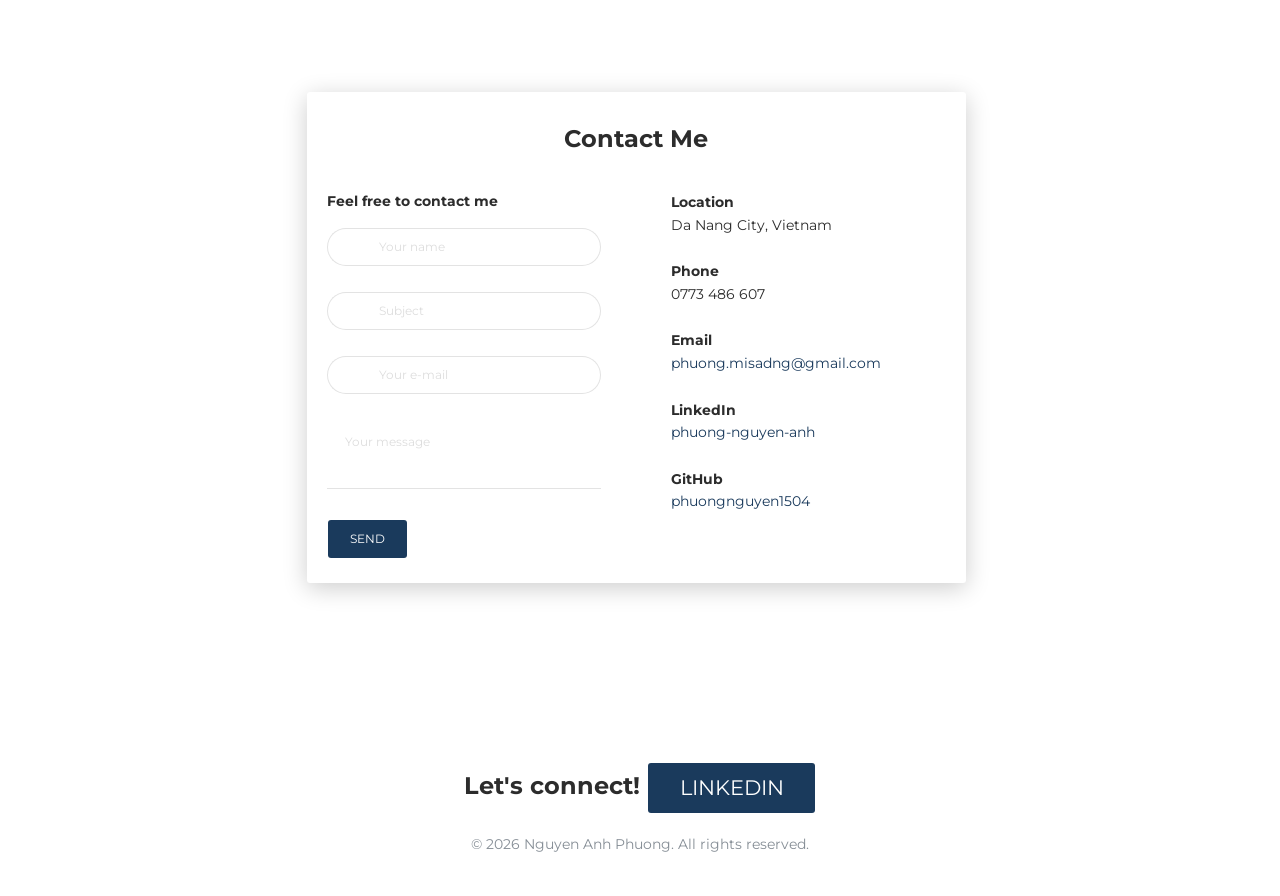
==== commit d67f5cf6: "install" ====
--- a/index.html
+++ b/index.html
@@ -381,7 +381,7 @@
               <div class="col-md-9" data-aos="fade-left" data-aos-offset="50" data-aos-duration="500">
                 <div class="card-body">
                   <div class="h5">PB_Estimation – Paint Cost Estimator</div>
-                  <p class="category">Sales Tool · Client: Astec Paint (Japan) · Toppa Solution</p>
+                  <p class="category">Sales Tool · Client: Astec Paint (Japan) · Rikkeisoft</p>
                   <p>Web app for Astec Paint's (Japanese paint manufacturer) sales team to create project cost estimates — covering paint type, quantity, color, and warranty period — used during client consultation and contract negotiation.</p>
                   <p><strong>Key responsibilities:</strong></p>
                   <ul style="margin: 6px 0 10px; padding-left: 1.3rem; font-size:0.92rem;">
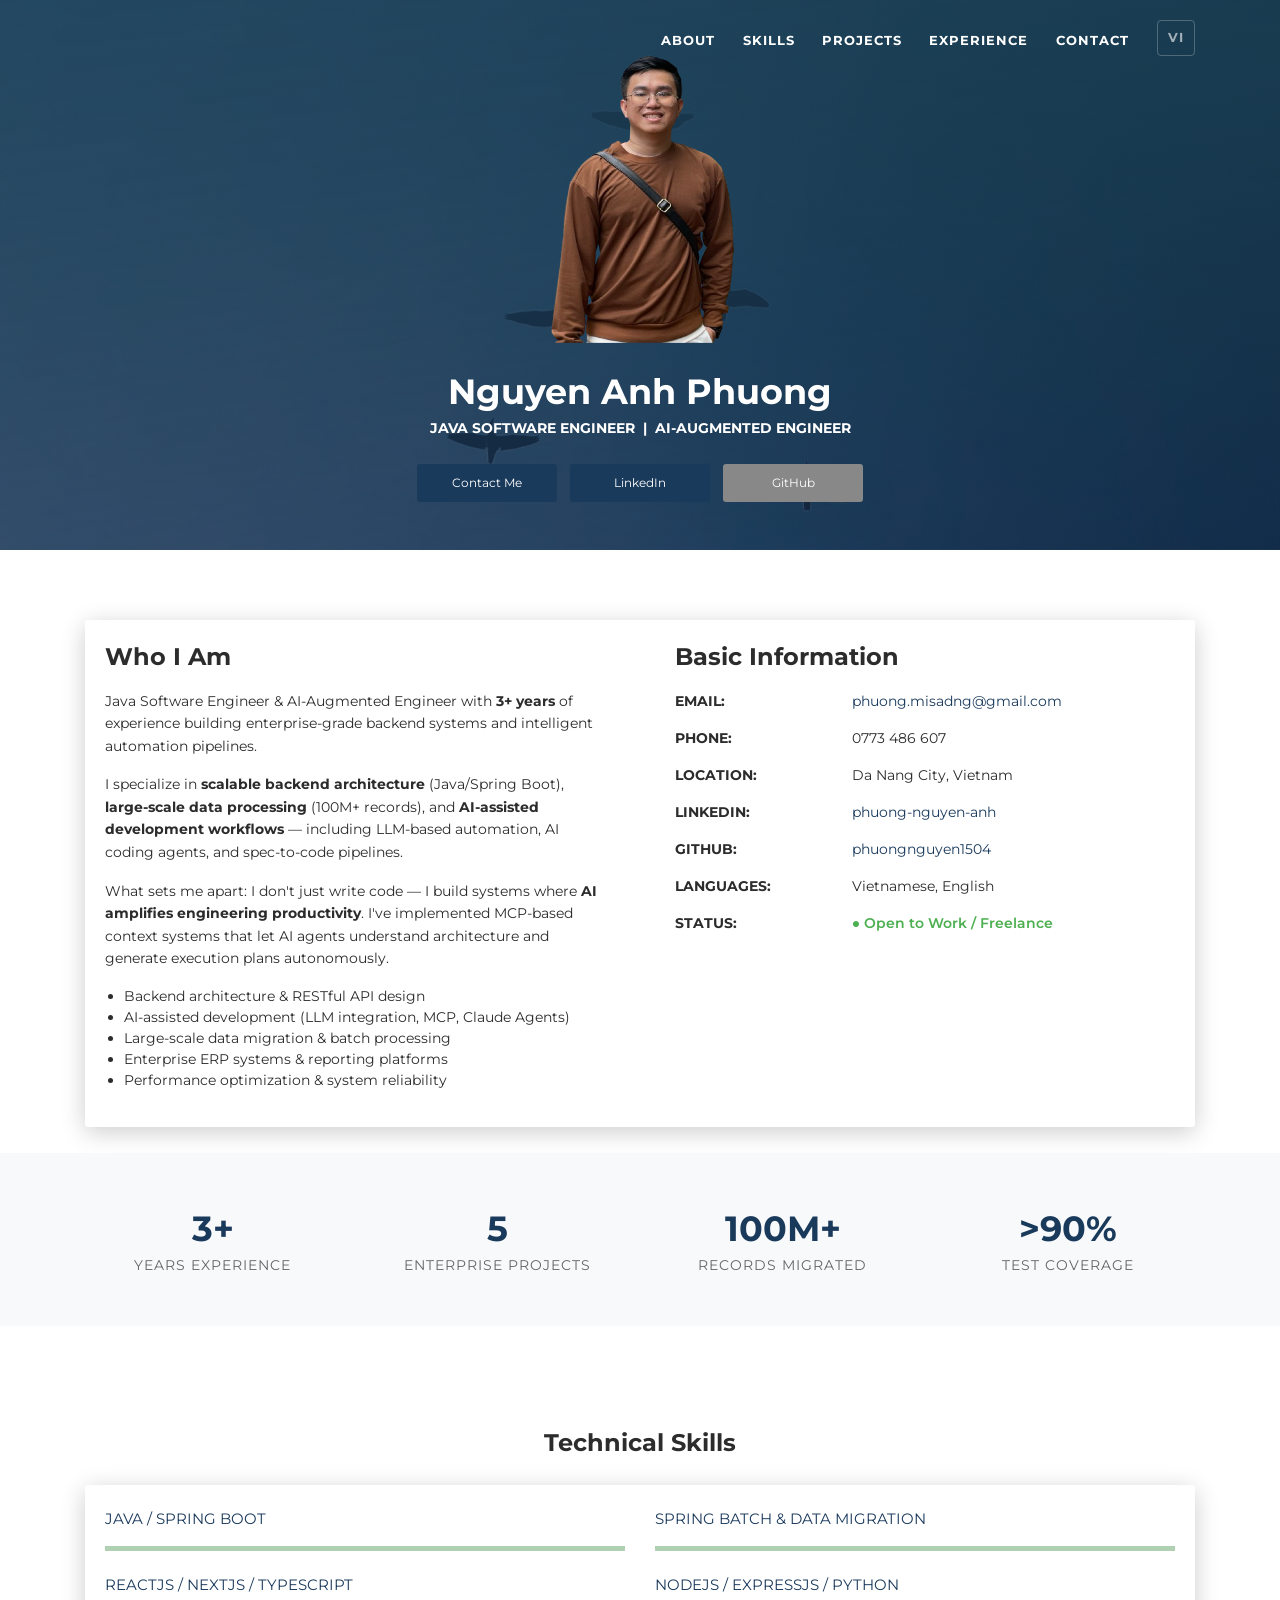
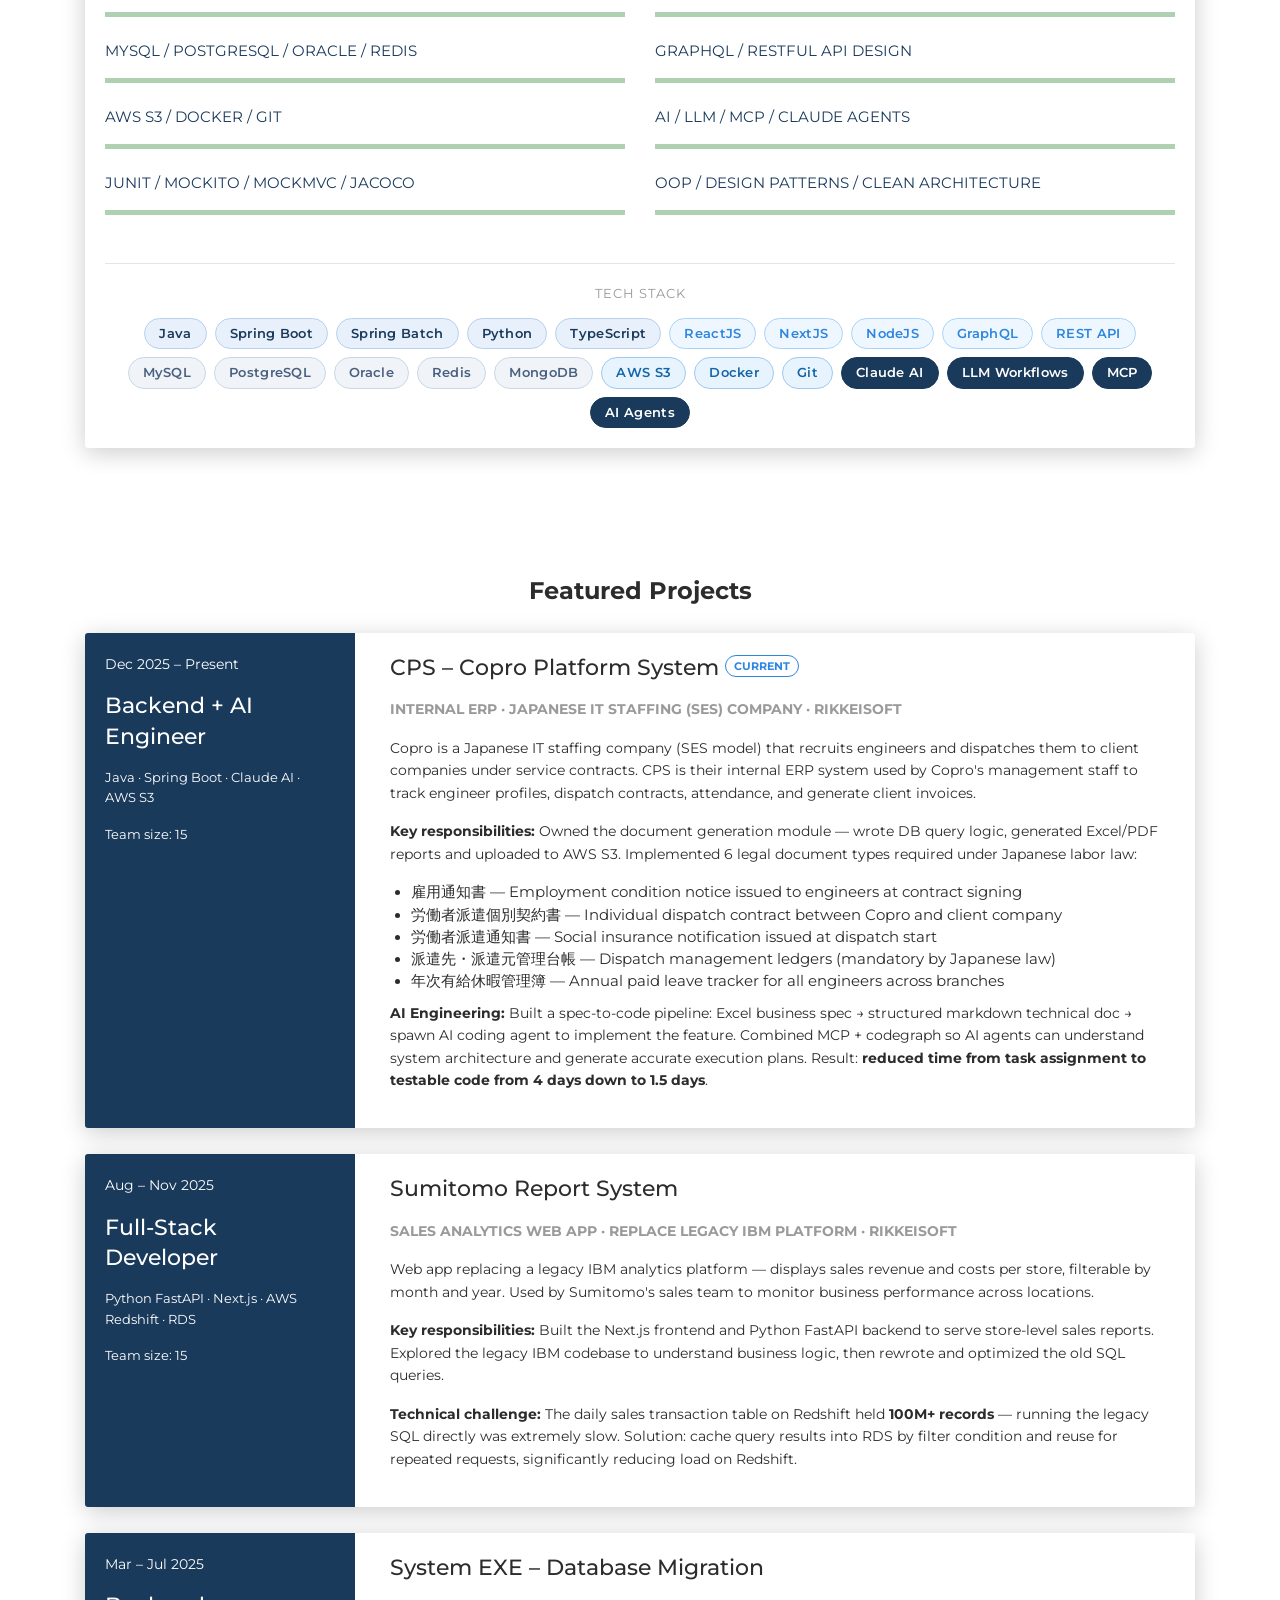
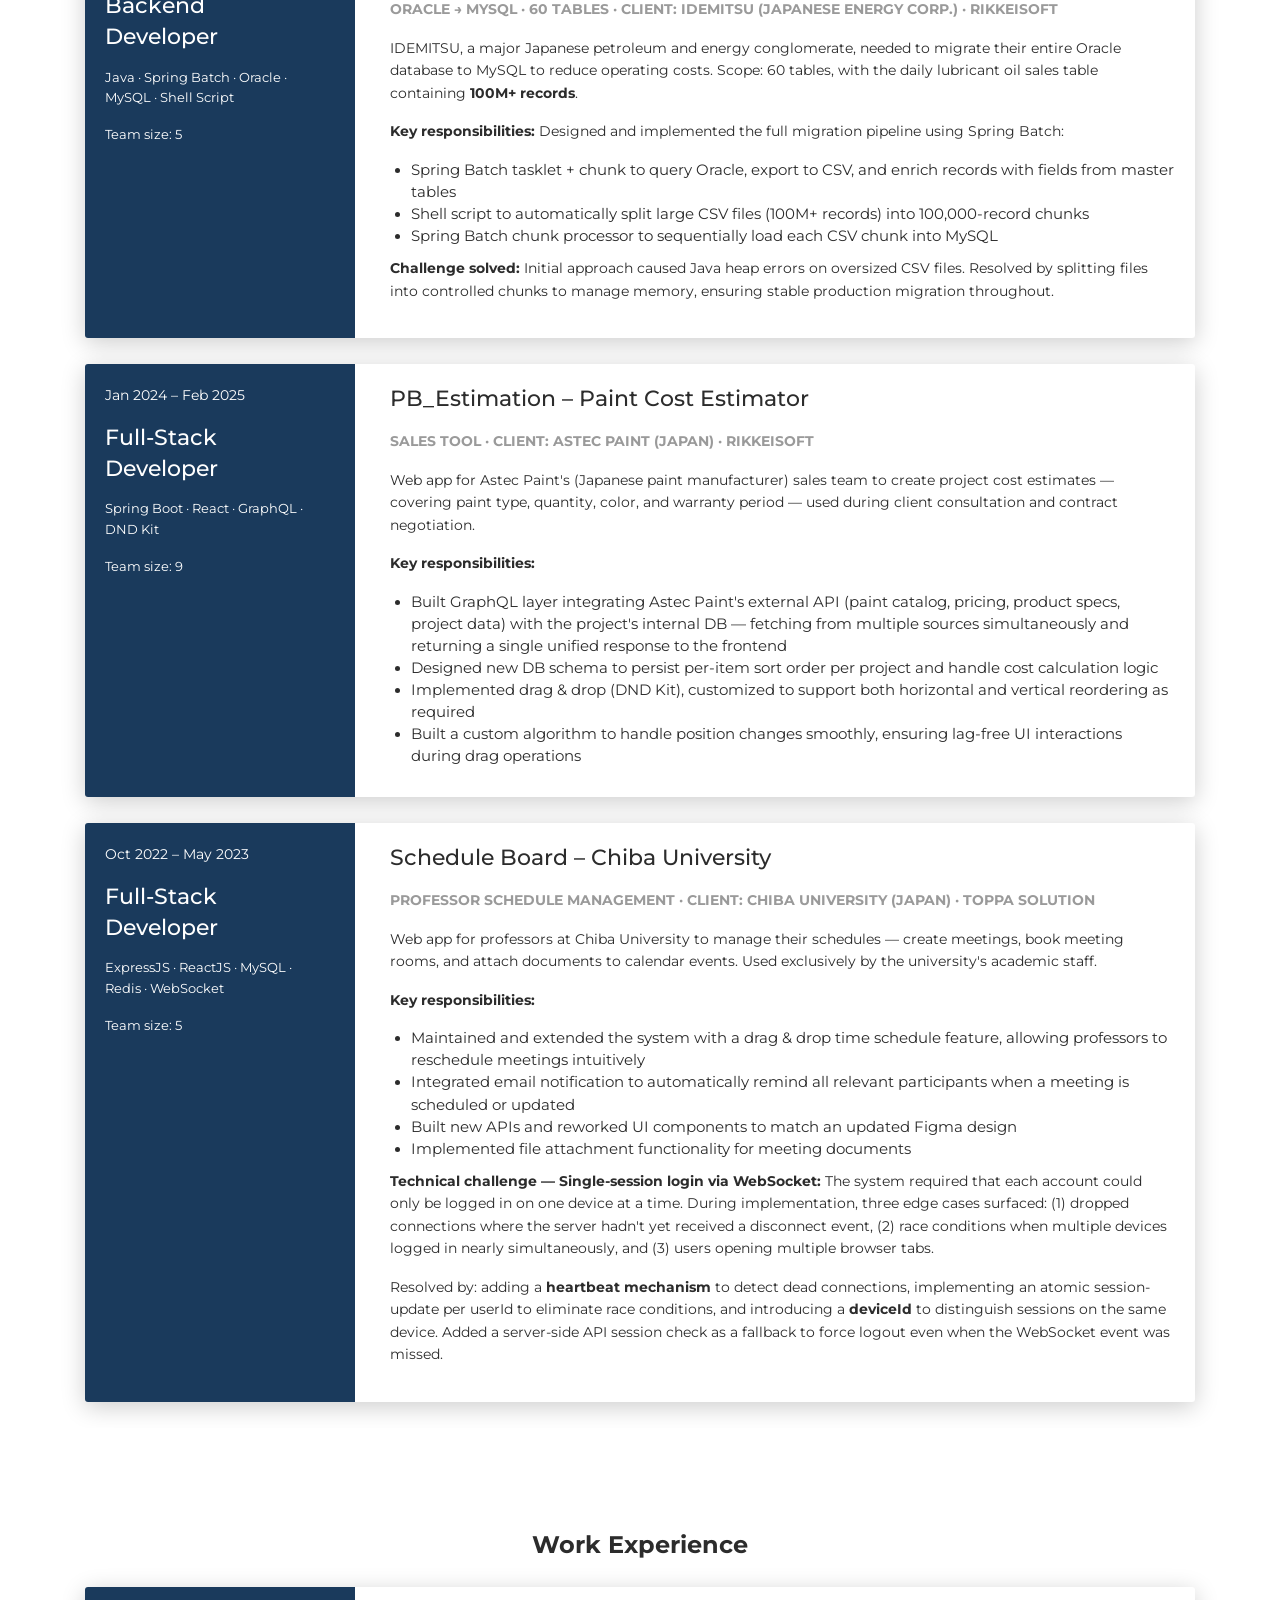
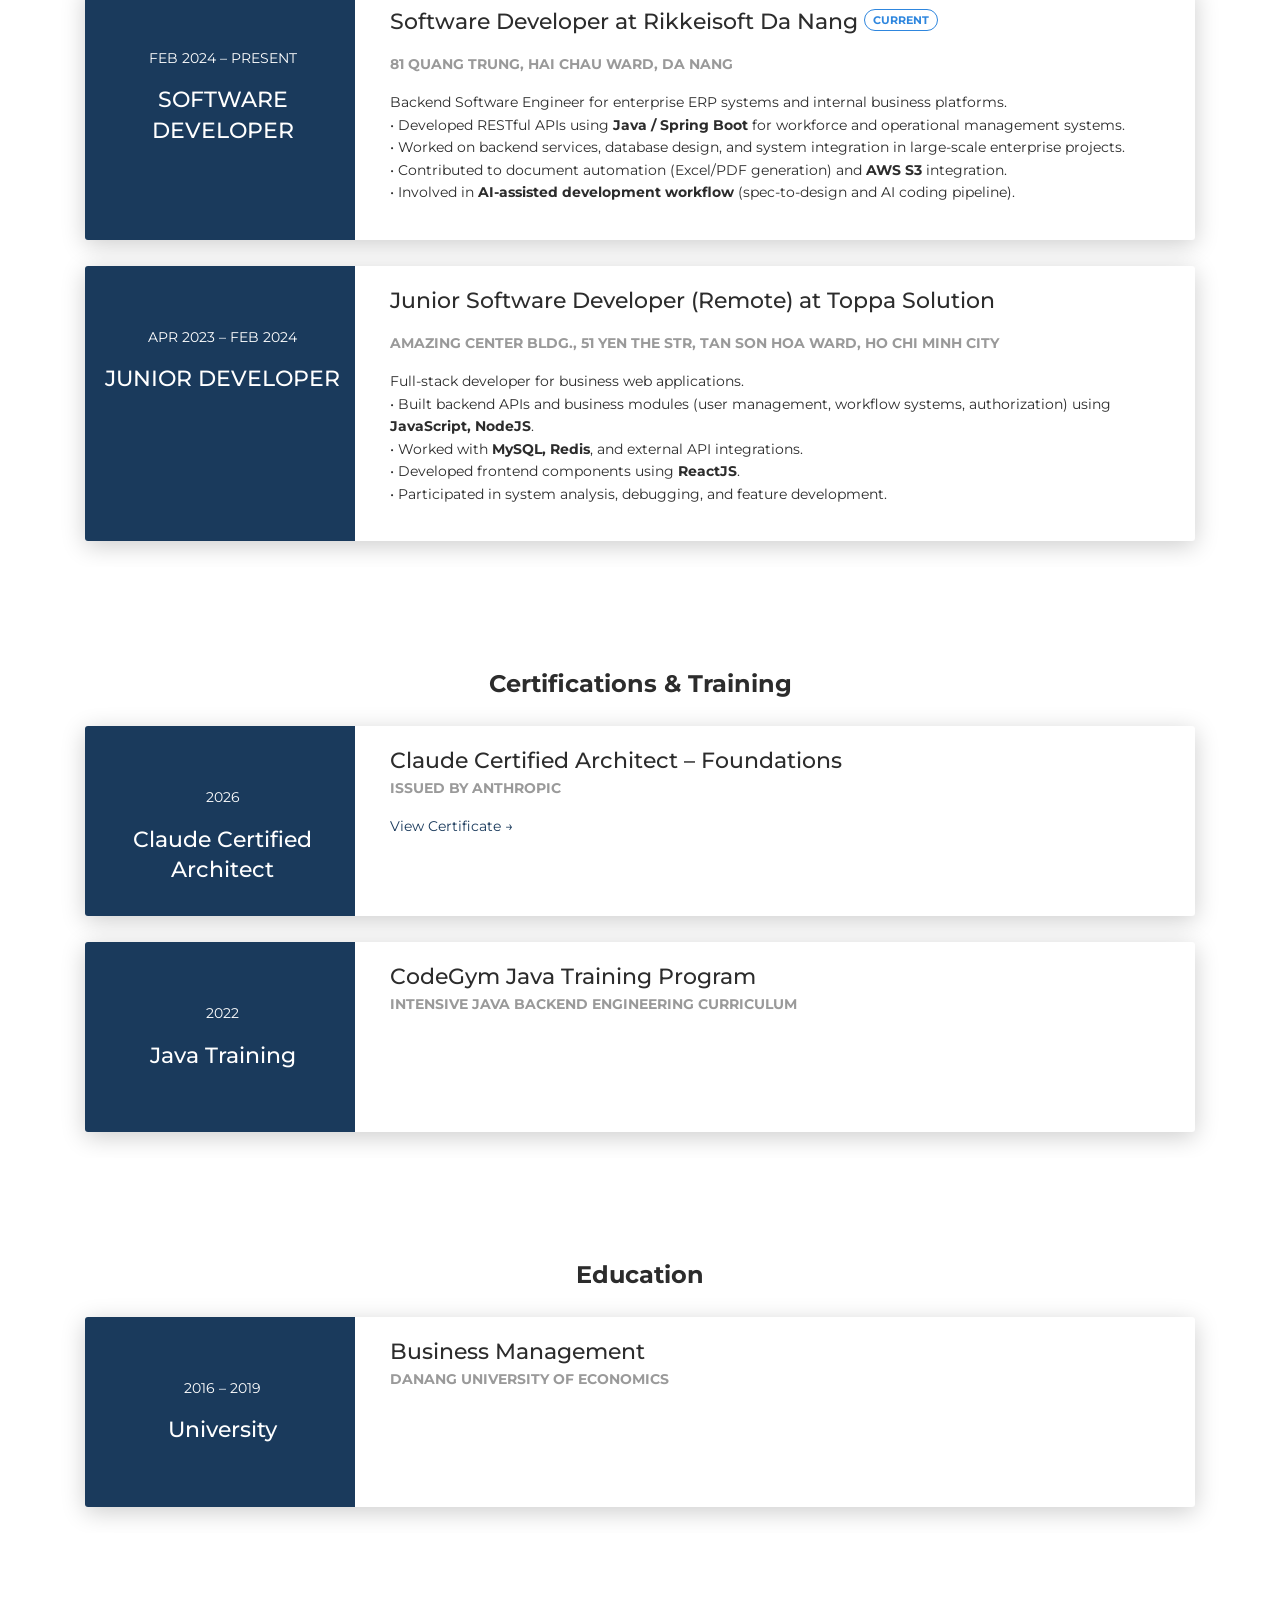
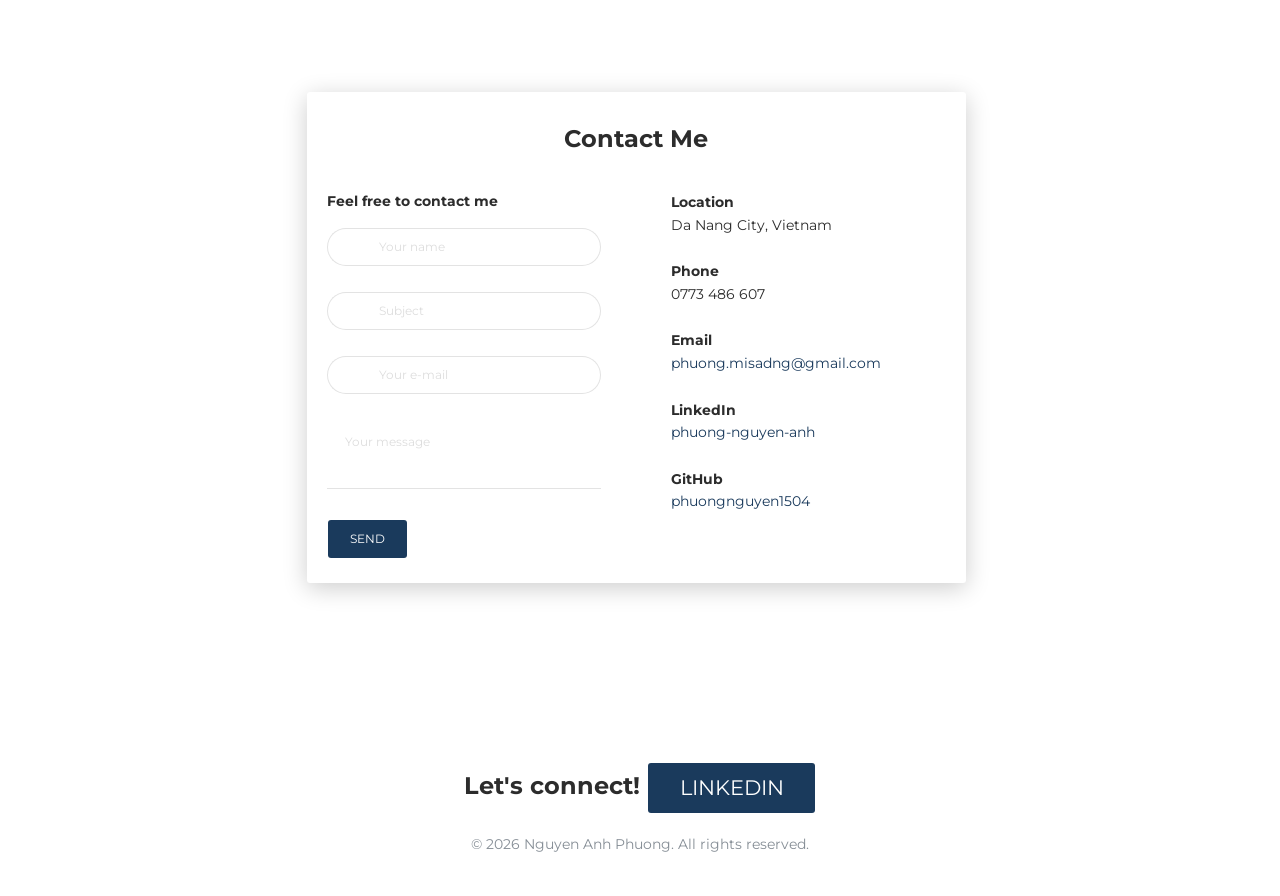
==== commit 0d7bc3b1: "add commit" ====
--- a/index.html
+++ b/index.html
@@ -5,15 +5,15 @@
   <meta charset="UTF-8">
   <meta http-equiv="X-UA-Compatible" content="IE=edge">
   <meta name="viewport" content="width=device-width, initial-scale=1">
-  <title>Nguyen Anh Phuong | Java & AI Engineer</title>
+  <title>Nguyen Anh Phuong | Java & AI-Augmented Engineer</title>
   <meta name="description"
-    content="Java Software Engineer & AI Engineer with 3+ years of experience. Specialized in Spring Boot, scalable backend systems, LLM workflows, and AI-assisted development pipelines." />
+    content="Java Software Engineer & AI-Augmented Engineer with 3+ years of experience. Specialized in Spring Boot, scalable backend systems, LLM workflows, and AI-assisted development pipelines." />
   <link href="https://fonts.googleapis.com/css?family=Montserrat:400,700,200" rel="stylesheet">
   <link href="https://maxcdn.bootstrapcdn.com/font-awesome/latest/css/font-awesome.min.css" rel="stylesheet">
   <link href="css/aos.css" rel="stylesheet">
   <link href="css/bootstrap.min.css" rel="stylesheet">
   <link href="styles/main.css" rel="stylesheet">
-  <LINK REL="SHORTCUT ICON" HREF="images/CV.jpg">
+  <link rel="shortcut icon" href="images/CV.jpg">
 </head>
 
 <body id="top">
@@ -54,7 +54,7 @@
               <div class="content-center">
                 <div class="cc-profile-image"><a href="#"><img src="images/ProfileT1.png" alt="Image" /></a></div>
                 <div class="h2 title">Nguyen Anh Phuong</div>
-                <p class="category text-white">Java Software Engineer &nbsp;|&nbsp; AI Engineer</p>
+                <p class="category text-white">Java Software Engineer &nbsp;|&nbsp; AI-Augmented Engineer</p>
                 <div style="margin-top: 20px;">
                   <a class="btn btn-primary smooth-scroll mr-2" href="#contact"
                     data-aos="zoom-in" data-aos-anchor="data-aos-anchor">
@@ -81,7 +81,7 @@
               <div class="col-lg-6 col-md-12">
                 <div class="card-body">
                   <div class="h4 mt-0 title">Who I Am</div>
-                  <p>Java Software Engineer &amp; AI Engineer with <strong>3+ years</strong> of experience building enterprise-grade backend systems and intelligent automation pipelines.</p>
+                  <p>Java Software Engineer &amp; AI-Augmented Engineer with <strong>3+ years</strong> of experience building enterprise-grade backend systems and intelligent automation pipelines.</p>
                   <p>I specialize in <strong>scalable backend architecture</strong> (Java/Spring Boot), <strong>large-scale data processing</strong> (100M+ records), and <strong>AI-assisted development workflows</strong> — including LLM-based automation, AI coding agents, and spec-to-code pipelines.</p>
                   <p>What sets me apart: I don't just write code — I build systems where <strong>AI amplifies engineering productivity</strong>. I've implemented MCP-based context systems that let AI agents understand architecture and generate execution plans autonomously.</p>
                   <ul style="padding-left:1.2rem; margin-top:0.5rem;">
